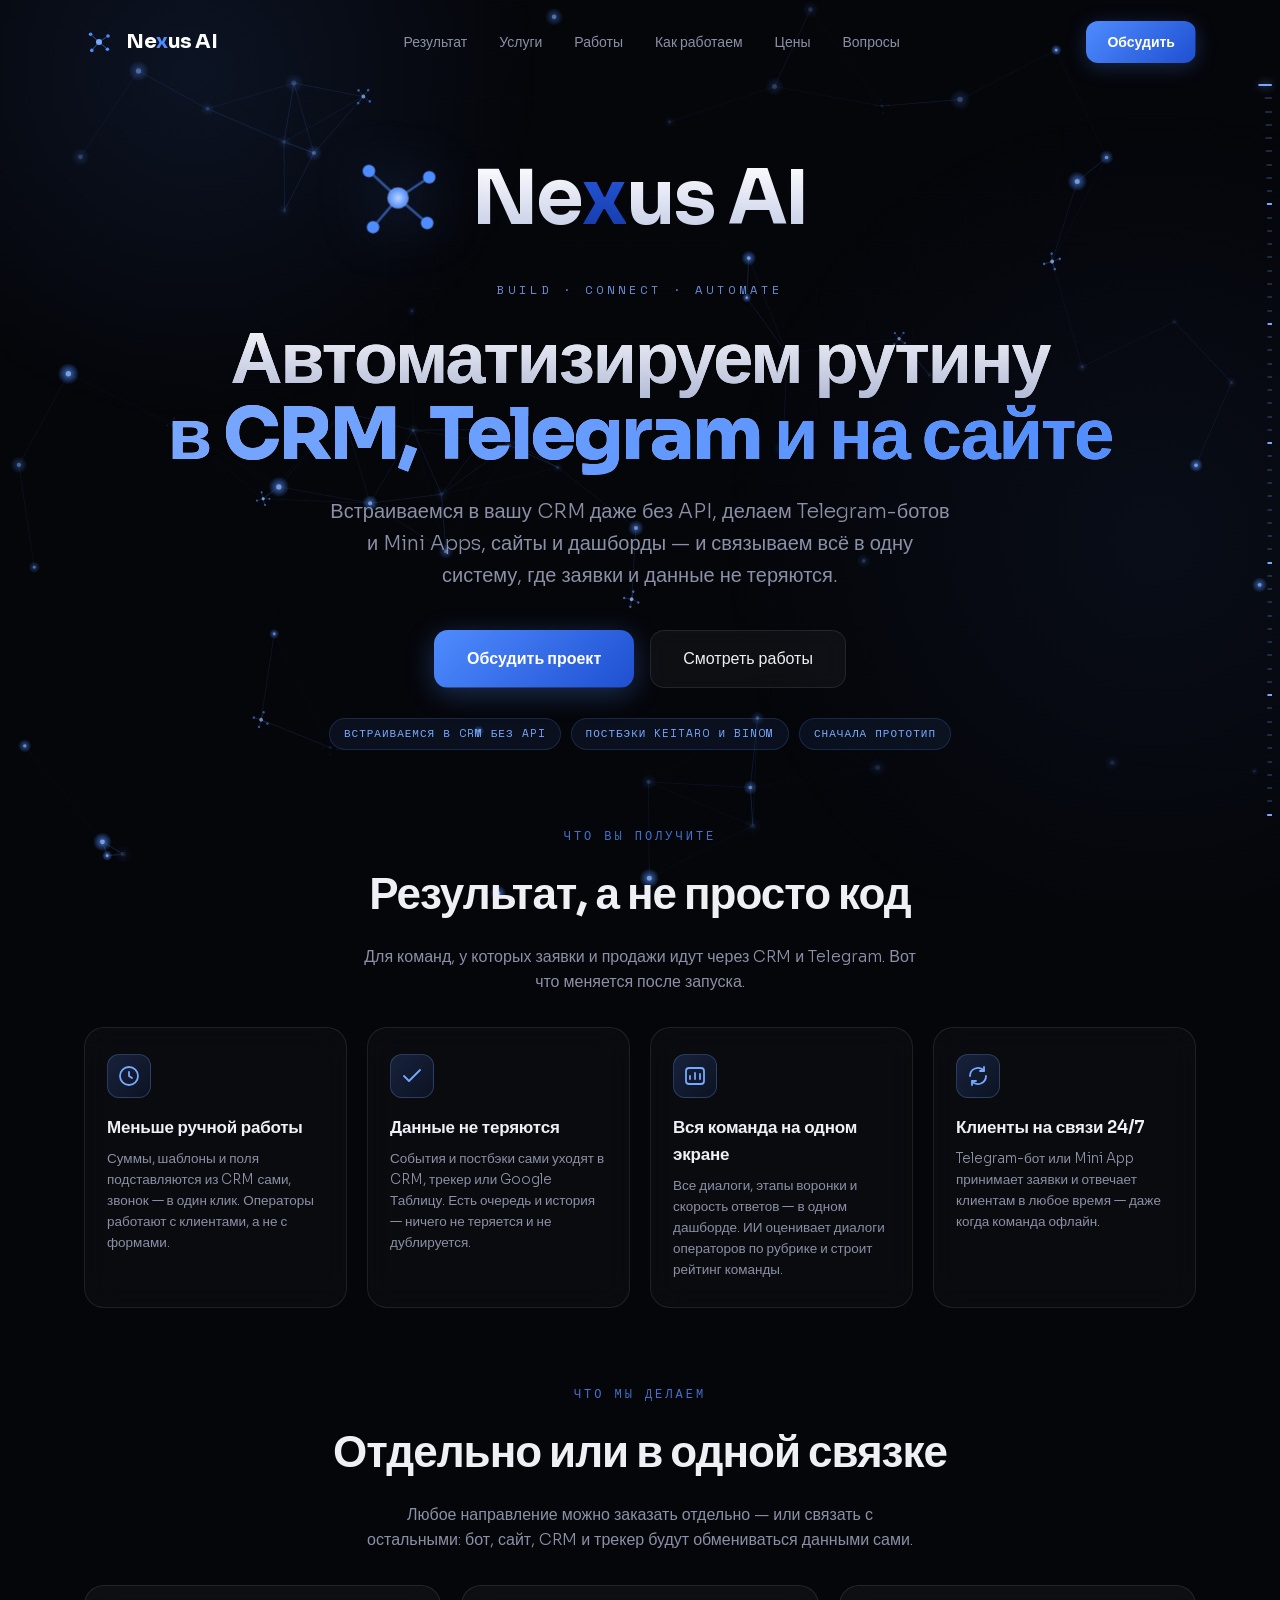
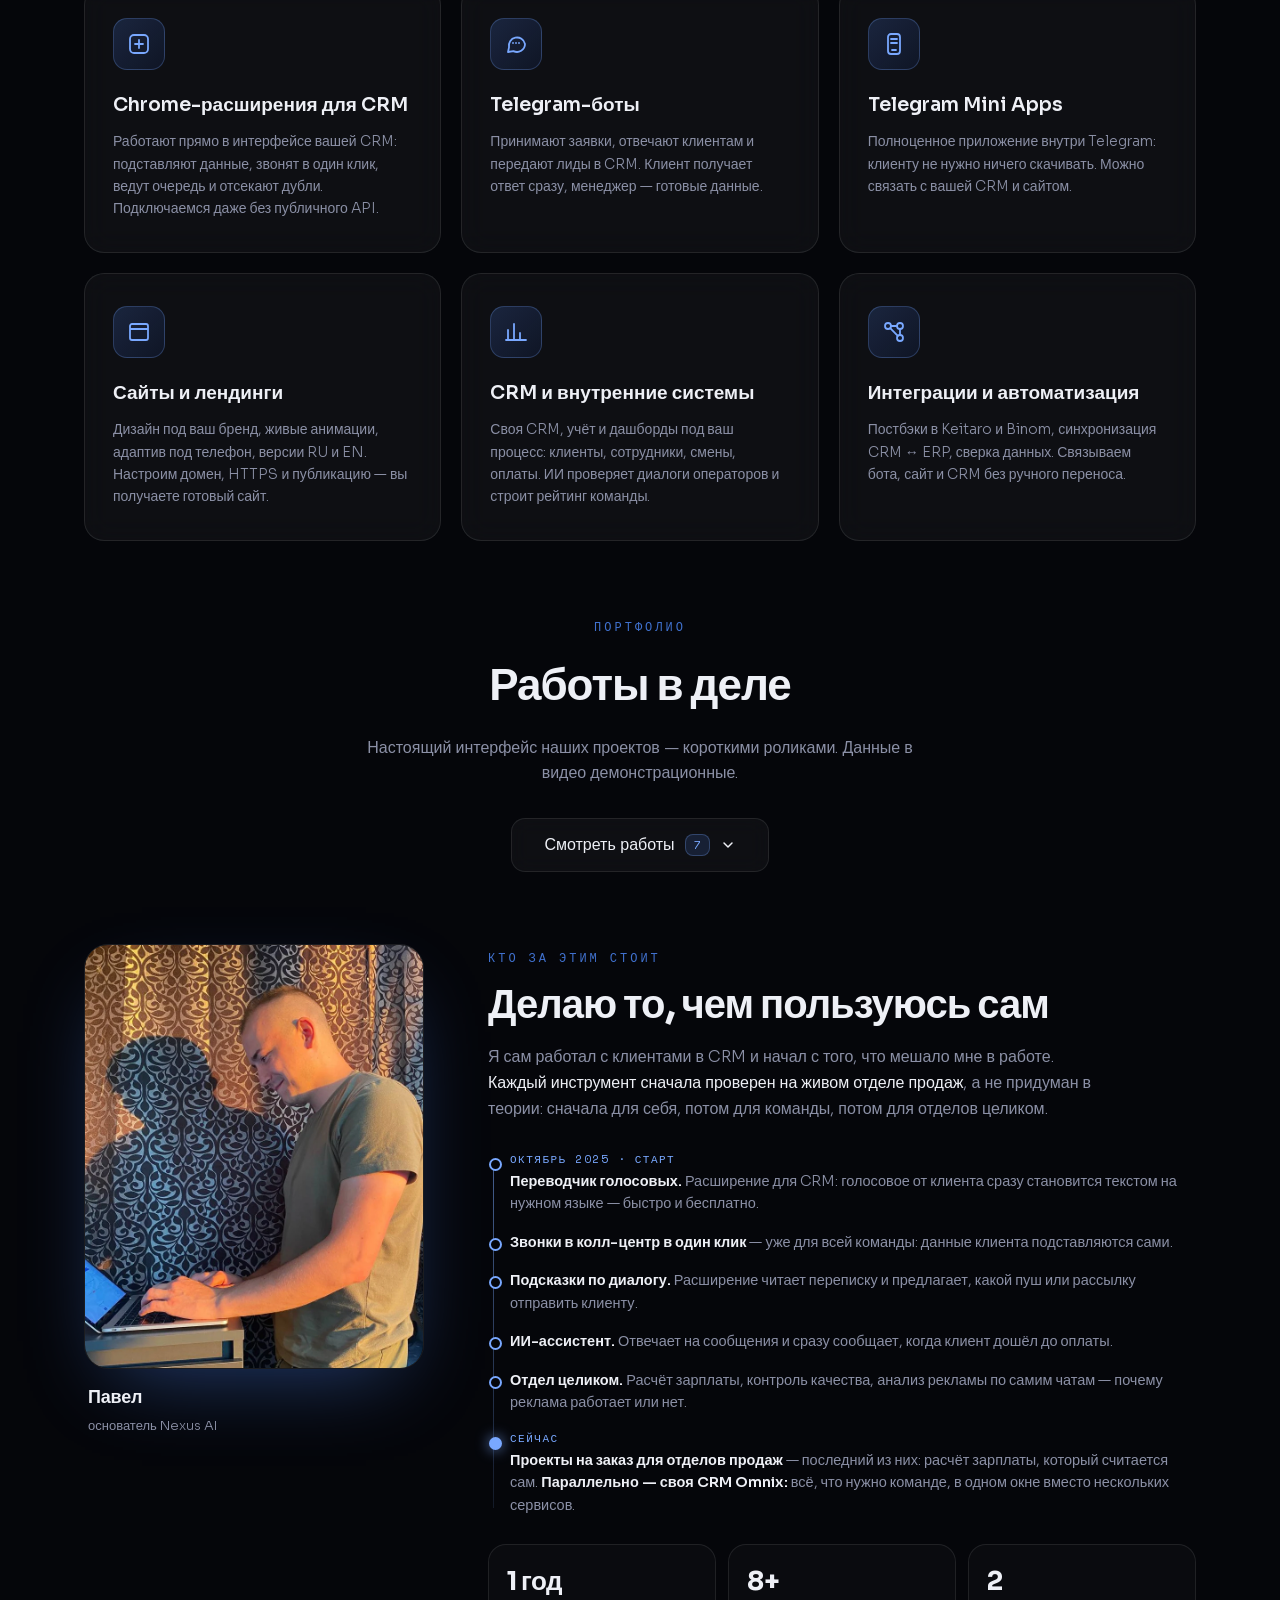
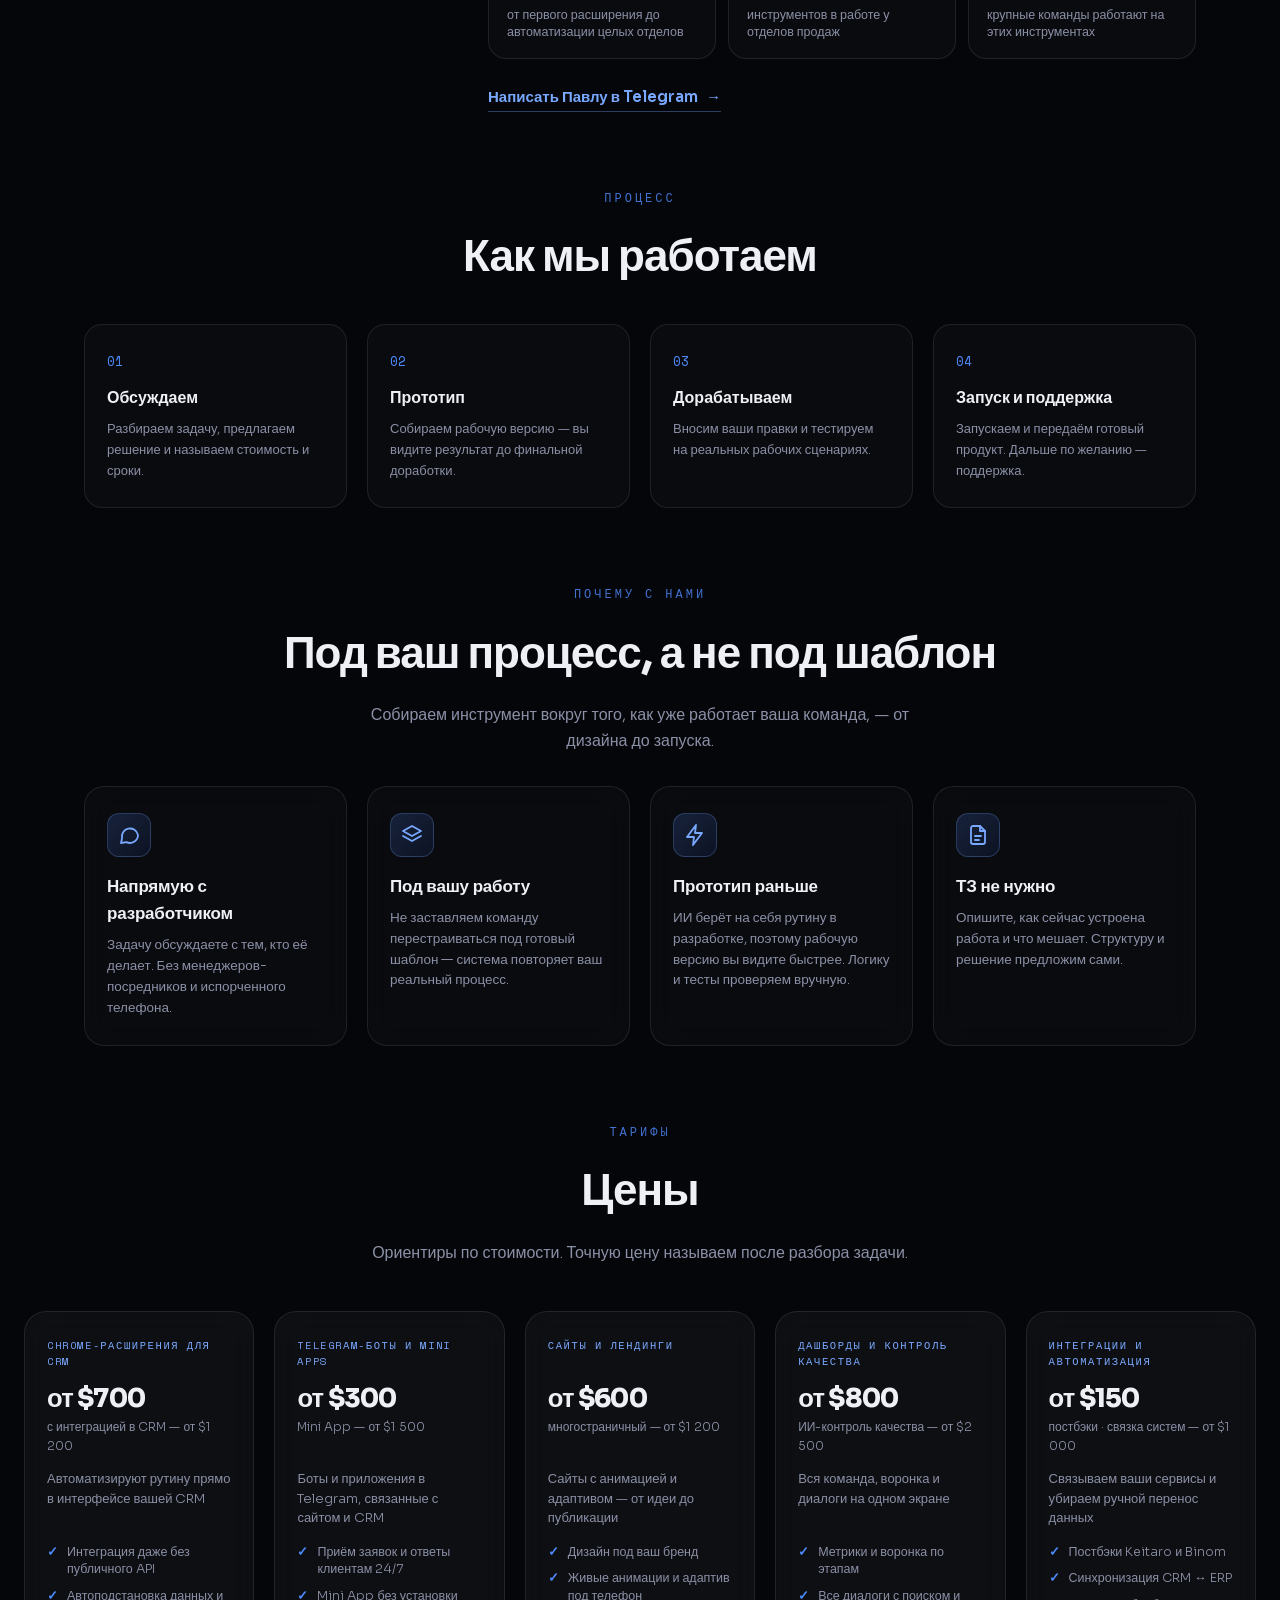
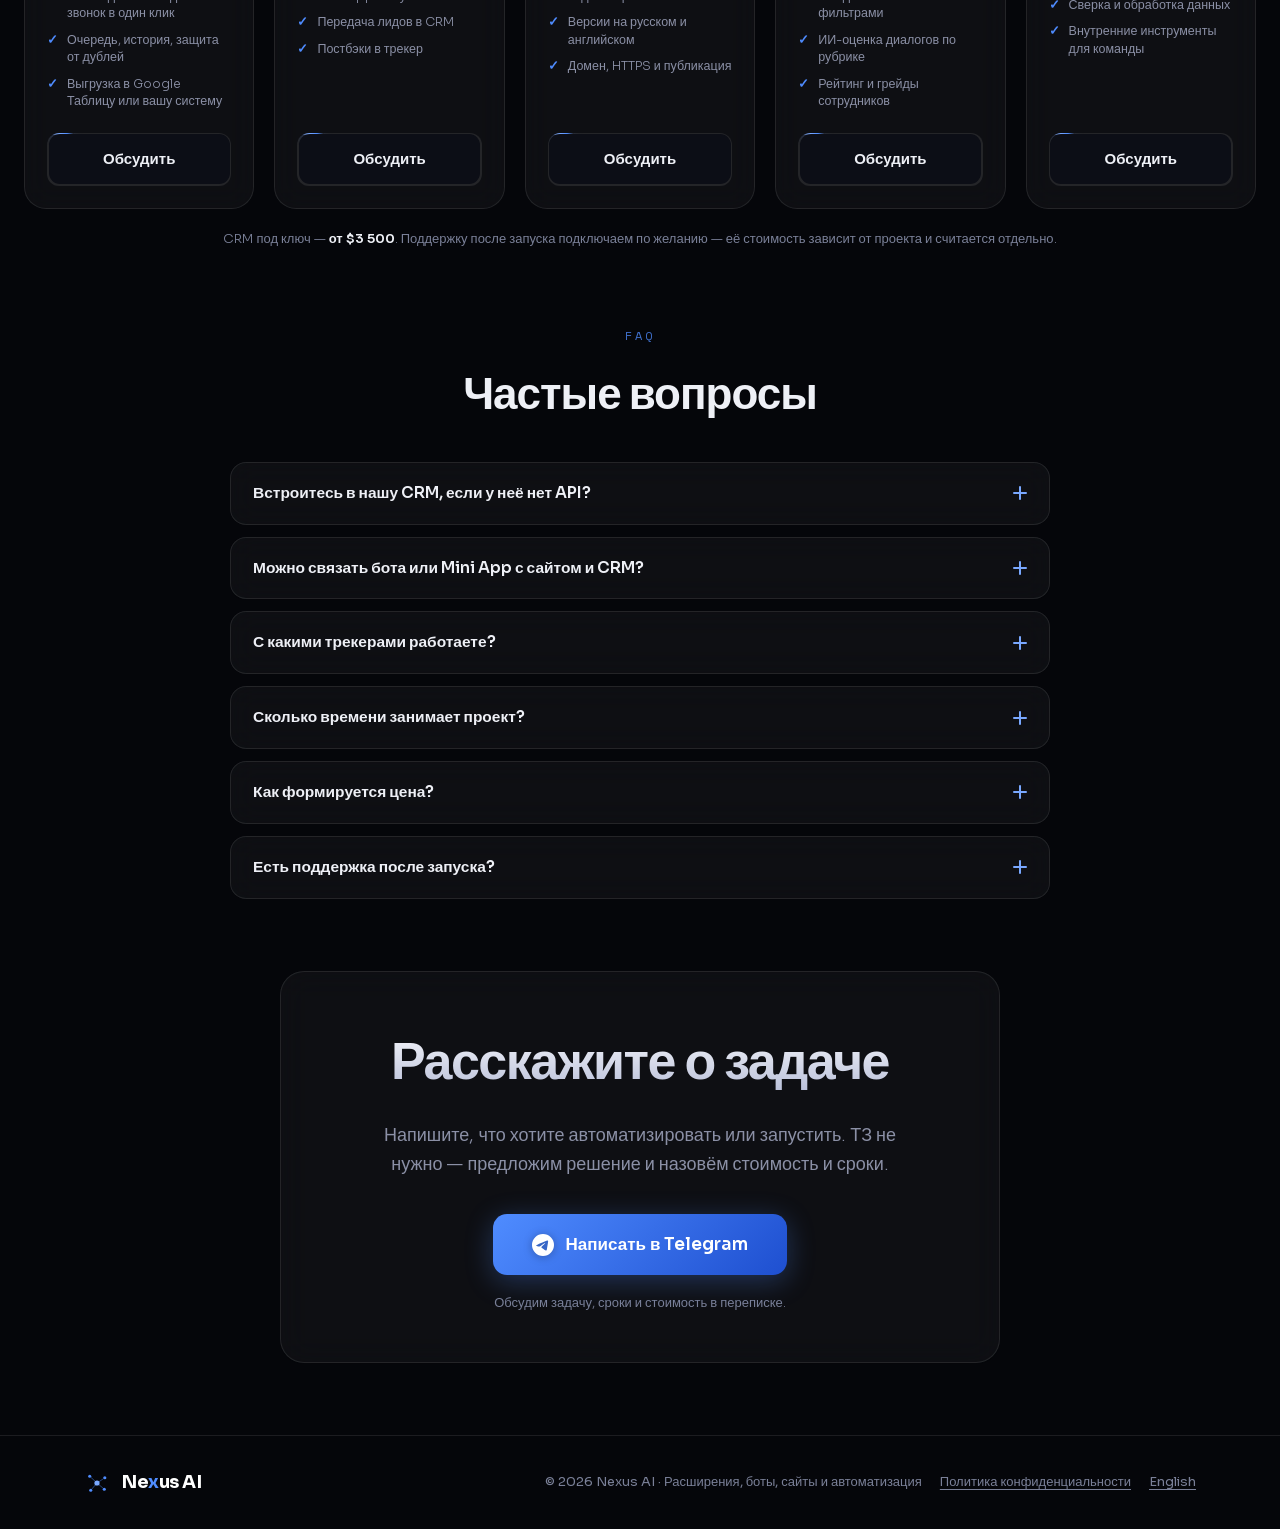
==== index.html @ c19e2ef4 "feat: работа 07 «Сайт трейдера-наставника» — ролик с музыкой (88 с), RU и EN; без имени заказчика; п" ====
<!DOCTYPE html>
<html lang="ru">
<head>
<meta charset="UTF-8">
<meta name="viewport" content="width=device-width, initial-scale=1.0">
<title>Nexus AI — автоматизация CRM, Telegram-боты и сайты</title>
<meta name="description" content="Встраиваемся в вашу CRM без API, делаем Telegram-ботов и Mini Apps, сайты и дашборды с ИИ-контролем качества. Связываем всё в одну систему.">
<meta name="theme-color" content="#05060a">
<link rel="icon" type="image/svg+xml" href="/favicon.svg">
<meta property="og:title" content="Nexus AI — автоматизация CRM, Telegram-боты и сайты">
<meta property="og:description" content="Встраиваемся в вашу CRM без API, делаем Telegram-ботов и Mini Apps, сайты и дашборды с ИИ-контролем качества. Связываем всё в одну систему.">
<meta property="og:type" content="website">
<meta property="og:image" content="https://nexusnova.app/og-image.png">
<meta property="og:image:secure_url" content="https://nexusnova.app/og-image.png">
<meta property="og:image:type" content="image/png">
<meta property="og:image:width" content="1200">
<meta property="og:image:height" content="630">
<meta property="og:image:alt" content="Nexus AI — Build · Connect · Automate">
<meta property="og:url" content="https://nexusnova.app">
<meta name="twitter:card" content="summary_large_image">
<meta name="twitter:title" content="Nexus AI — автоматизация CRM, Telegram-боты и сайты">
<meta name="twitter:description" content="Встраиваемся в вашу CRM без API, делаем Telegram-ботов и Mini Apps, сайты и дашборды с ИИ-контролем качества. Связываем всё в одну систему.">
<meta name="twitter:image" content="https://nexusnova.app/og-image.png">
<link rel="canonical" href="https://nexusnova.app/">
<link rel="alternate" hreflang="ru" href="https://nexusnova.app/">
<link rel="alternate" hreflang="en" href="https://nexusnova.app/en/">
<link rel="alternate" hreflang="x-default" href="https://nexusnova.app/en/">
<link rel="preload" href="/assets/fonts/sora-latin-0036cf.woff2" as="font" type="font/woff2" crossorigin>
<link rel="stylesheet" href="/assets/fonts/fonts.css">
<style>
  *{margin:0;padding:0;box-sizing:border-box}
  html{scroll-behavior:smooth; scroll-padding-top:84px; overflow-anchor:none}

  :root{
    --bg:#05060a; --bg2:#0a0a12;
    --glass:rgba(255,255,255,0.04);
    --glass-2:rgba(255,255,255,0.025);
    --border:rgba(255,255,255,0.09);
    --border-hover:rgba(121,168,255,0.35);
    --accent:#4f8cff; --accent-bright:#79a8ff; --accent-deep:#1e4fd0; --accent2:#79a8ff;
    --sec:72px;   /* расстояние между ВСЕМИ блоками страницы — один размер */
    --gap:20px;   /* зазор внутри блоков: сетки карточек и подблоки */
    --head:32px;  /* заголовок секции -> содержимое */
    --txt:#eef0f6; --muted:#8b90a6; --muted-2:#7a8098;
  }

  @media(max-width:720px){ :root{--sec:52px; --gap:16px; --head:24px;} }
  body{
    background:var(--bg); color:var(--txt);
    font-family:'Sora',sans-serif; line-height:1.6;
    overflow-x:hidden; position:relative;
  }

  /* живая сеть узлов на фоне */
  #net-bg{position:fixed; inset:0; z-index:0; pointer-events:none; opacity:0.85;}

  /* фоновое свечение + сетка на весь сайт */
  .bg-fx{position:fixed; inset:0; z-index:0; pointer-events:none;}
  .bg-fx::before{
    content:''; position:absolute; inset:0;
    background:
      radial-gradient(700px circle at 15% 8%, rgba(79,140,255,0.10), transparent 50%),
      radial-gradient(800px circle at 90% 60%, rgba(79,140,255,0.06), transparent 55%);
  }
  .bg-fx::after{
    content:''; position:absolute; inset:0; opacity:.5;
    background-image:
      linear-gradient(rgba(255,255,255,0.015) 1px,transparent 1px),
      linear-gradient(90deg,rgba(255,255,255,0.015) 1px,transparent 1px);
    background-size:48px 48px;
    mask-image:radial-gradient(circle at 50% 30%,#000,transparent 80%);
    -webkit-mask-image:radial-gradient(circle at 50% 30%,#000,transparent 80%);
  }

  .container{max-width:1160px; margin:0 auto; padding:0 24px; position:relative; z-index:1;}

  /* ---------- NAV ---------- */
  /* вверху страницы шапка полностью прозрачная; при прокрутке под ней плавно проявляется
     стеклянная «плашка» с прозрачной обводкой. Проявляется только подложка (::before) —
     логотип, меню и кнопка не сдвигаются ни на пиксель */
  nav{position:sticky; top:0; z-index:50; padding-top:10px;}
  .nav-in{display:flex; align-items:center; justify-content:space-between; height:64px;}
  .nav-in::before{
    content:''; position:absolute; inset:0 -2px; z-index:-1; border-radius:18px; pointer-events:none;
    background:rgba(9,11,19,0.62); border:1px solid rgba(255,255,255,0.09);
    backdrop-filter:blur(18px) saturate(1.3); -webkit-backdrop-filter:blur(18px) saturate(1.3);
    box-shadow:0 12px 36px rgba(0,0,0,0.38), inset 0 1px 0 rgba(255,255,255,0.05);
    opacity:0; transform:translateY(-6px) scale(.985);
    transition:opacity .4s cubic-bezier(.2,.8,.2,1), transform .4s cubic-bezier(.2,.8,.2,1);
  }
  nav.scrolled .nav-in::before{opacity:1; transform:none;}
  .brand{display:flex; align-items:center; gap:12px; font-weight:700; font-size:20px; letter-spacing:-.5px;}
  .brand .w{color:#fff} .brand .x{color:var(--accent)}
  .nav-links{display:flex; gap:32px; align-items:center;}
  .nav-links a{color:var(--muted); text-decoration:none; font-size:14px; transition:color .2s;}
  .nav-links a:hover{color:var(--txt)}
  /* ---------- кнопки: вариант A «Подсветка» ---------- */
  .nav-cta,.btn-primary,.btn-ghost{
    position:relative; display:inline-block; text-decoration:none; cursor:pointer;
    -webkit-tap-highlight-color:transparent; user-select:none; -webkit-user-select:none;
  }
  .nav-cta{
    color:#fff; padding:9px 20px; border-radius:12px; font-size:14px; font-weight:600;
    border:1px solid transparent;
    background-image:linear-gradient(135deg,#8fb6ff 0%,var(--accent) 50%,var(--accent-deep) 100%);
    background-size:200% 200%; background-position:100% 100%;
    background-origin:border-box;   /* градиент под прозрачной рамкой — без кромки */
    box-shadow:0 4px 20px rgba(79,140,255,.25);
    transition:transform .18s cubic-bezier(.2,.8,.2,1), box-shadow .2s cubic-bezier(.2,.8,.2,1), background-position .22s cubic-bezier(.2,.8,.2,1);
  }
  .btn-primary{
    color:#fff; padding:15px 32px; border-radius:14px; font-size:16px; font-weight:600;
    border:1px solid transparent;
    background-image:linear-gradient(135deg,#8fb6ff 0%,var(--accent) 50%,var(--accent-deep) 100%);
    background-size:200% 200%; background-position:100% 100%;
    background-origin:border-box;
    box-shadow:0 6px 28px rgba(79,140,255,.3);
    transition:transform .18s cubic-bezier(.2,.8,.2,1), box-shadow .2s cubic-bezier(.2,.8,.2,1), background-position .22s cubic-bezier(.2,.8,.2,1);
  }
  .btn-ghost{
    color:var(--txt); padding:15px 32px; border-radius:14px; font-size:16px; font-weight:500;
    background-color:var(--glass); border:1px solid var(--border); background-origin:border-box;
    backdrop-filter:blur(10px); -webkit-backdrop-filter:blur(10px);
    transition:transform .18s cubic-bezier(.2,.8,.2,1), background-color .2s cubic-bezier(.2,.8,.2,1), border-color .2s cubic-bezier(.2,.8,.2,1), box-shadow .2s cubic-bezier(.2,.8,.2,1), color .2s cubic-bezier(.2,.8,.2,1);
  }
  @media (hover:hover) and (pointer:fine){
    .nav-cta:hover{
      transform:translateY(-1px); background-position:50% 50%;
      box-shadow:0 6px 26px rgba(79,140,255,.45), 0 0 0 1px rgba(121,168,255,.35);
    }
    .btn-primary:hover{
      transform:translateY(-2px); background-position:50% 50%;
      box-shadow:0 12px 36px rgba(79,140,255,.5), 0 0 0 1px rgba(121,168,255,.35);
    }
    .btn-ghost:hover{
      transform:translateY(-2px); color:#fff;
      background-color:rgba(79,140,255,.12); border-color:rgba(121,168,255,.5);
      box-shadow:0 8px 28px rgba(79,140,255,.22);
    }
  }
  .nav-cta:active,.btn-primary:active{transform:scale(.97); box-shadow:0 3px 14px rgba(79,140,255,.35);}
  .btn-ghost:active{transform:scale(.97); background-color:rgba(79,140,255,.16); border-color:rgba(121,168,255,.5);}
  .nav-cta:focus-visible,.btn-primary:focus-visible,.btn-ghost:focus-visible{
    outline:2px solid var(--accent-bright); outline-offset:3px;
  }
  @media (prefers-reduced-motion:reduce){
    .nav-cta,.btn-primary,.btn-ghost{transform:none !important;}
  }
  @media(max-width:720px){ .nav-links{display:none} }
  .nav-cta{white-space:nowrap;}
  @media(max-width:520px){
    nav{padding-top:8px}
    .nav-in{height:56px}
    .nav-in::before{inset:0 10px; border-radius:16px}
    .brand{font-size:17px; gap:8px}
    nav .brand svg{width:24px; height:24px}
    .nav-right{gap:8px}
    .nav-cta{padding:8px 13px; font-size:13px}
  }

  /* ---------- HERO ---------- */
  .hero{padding:var(--sec) 0; text-align:center;}
  /* телефон: главная кнопка должна быть видна без прокрутки */
  @media(max-width:520px){
    .hero .kicker{margin-bottom:16px; letter-spacing:3px; font-size:11px}
    .hero h1{margin-bottom:16px; font-size:34px; letter-spacing:-1.2px}
    .hero p{margin-bottom:26px; font-size:15.5px}
    .hero-btns{gap:12px}
    .hero-btns > a{width:100%; max-width:340px; text-align:center}
  }
  .hero .mark{filter:drop-shadow(0 0 28px rgba(79,140,255,0.45));}
  /* знак + название в одну строку */
  .hero-logo{
    display:flex; align-items:center; justify-content:center; gap:22px;
    margin-bottom:30px;
    /* центрируем САМО название: сдвигаем группу влево на половину (знак+gap),
       знак уезжает левее, "Nexus AI" встаёт по центру страницы */
    transform:translateX(-63px);
  }
  .hero-name{
    font-size:clamp(44px,8vw,76px); font-weight:700; letter-spacing:-2px; line-height:1;
    display:inline-flex;
  }
  .hero-name .w{
    background:linear-gradient(180deg,#fff,#c3cbe6);
    -webkit-background-clip:text; background-clip:text; -webkit-text-fill-color:transparent;
  }
  .hero-name .x{
    background:linear-gradient(180deg,#2a5ae0,#133aa8);
    -webkit-background-clip:text; background-clip:text; -webkit-text-fill-color:transparent;
  }
  @media(max-width:520px){
    /* знак 64px + gap 12px -> сдвиг на половину = 38px, знак больше не уезжает за край экрана */
    .hero-logo{gap:12px; transform:translateX(-38px); margin-bottom:22px}
    .hero .mark{width:64px; height:64px}
  }
  .kicker{
    font-family:'Space Mono',monospace; font-size:12px; letter-spacing:4px;
    text-transform:uppercase; color:var(--accent-bright); opacity:.85; margin-bottom:22px;
  }
  .hero h1{
    font-size:clamp(38px,6.5vw,72px); font-weight:800; letter-spacing:-2px; line-height:1.05;
    background:linear-gradient(180deg,#fff,#aeb6d4);
    -webkit-background-clip:text; background-clip:text; -webkit-text-fill-color:transparent;
    margin-bottom:24px;
  }
  .hero h1 .accent{
    background:linear-gradient(135deg,var(--accent-bright),var(--accent));
    -webkit-background-clip:text; background-clip:text; -webkit-text-fill-color:transparent;
  }
  /* первая строка заголовка — свой белый градиент (раньше был голым текстом h1) */
  .hero h1 .t1{
    background:linear-gradient(180deg,#fff,#aeb6d4);
    -webkit-background-clip:text; background-clip:text; -webkit-text-fill-color:transparent;
  }
  .hero p{font-size:clamp(16px,2.2vw,20px); color:var(--muted); max-width:620px; margin:0 auto 38px; font-weight:300;}
  .hero-btns{display:flex; gap:16px; justify-content:center; flex-wrap:wrap;}
  .hero-chips{list-style:none; display:flex; gap:10px; justify-content:center; flex-wrap:wrap; margin-top:30px;}
  .hero-chips li{font-family:'Space Mono',monospace; font-size:11px; letter-spacing:1px; text-transform:uppercase; color:var(--accent-bright);
    background:rgba(79,140,255,0.08); border:1px solid rgba(79,140,255,0.2); padding:6px 14px; border-radius:20px;}

  /* анимация знака */
  .ring{transform-origin:50px 50px; animation:rot 20s linear infinite; animation-fill-mode:both}
  @keyframes rot{to{transform:rotate(360deg)}}
  .spoke{transform-origin:50px 50px; animation-fill-mode:both}
  .s1{animation:breathe 3.6s ease-in-out infinite -1.0s}
  .s2{animation:breathe 3.6s ease-in-out infinite -1.6s}
  .s3{animation:breathe 3.6s ease-in-out infinite -2.2s}
  .s4{animation:breathe 3.6s ease-in-out infinite -2.8s}
  @keyframes breathe{0%,100%{transform:scale(.78)}50%{transform:scale(1.1)}}
  .core{transform-origin:50px 50px; animation:corePulse 3.6s ease-in-out infinite -1.0s; animation-fill-mode:both}
  @keyframes corePulse{0%,100%{transform:scale(1)}50%{transform:scale(1.12)}}

  /* ---------- общие заголовки секций ---------- */
  /* каждый блок отдаёт вниз ровно --sec: зазор между любыми двумя блоками одинаковый */
  .section{padding:0 0 var(--sec);}
  .sec-head{text-align:center; margin-bottom:var(--head);}
  @media(max-width:720px){
  }
  .sec-head .tag{font-family:'Space Mono',monospace; font-size:12px; letter-spacing:3px; text-transform:uppercase; color:var(--accent); opacity:.8;}
  .sec-head h2{font-size:clamp(28px,4.5vw,44px); font-weight:700; letter-spacing:-1px; margin-top:12px;}
  .sec-head p{color:var(--muted); margin-top:14px; font-weight:300; max-width:560px; margin-left:auto; margin-right:auto;}

  /* ---------- УСЛУГИ ---------- */
  .services{display:grid; grid-template-columns:repeat(3,1fr); gap:var(--gap);}
  @media(max-width:980px){ .services{grid-template-columns:repeat(2,1fr)} }
  @media(max-width:600px){ .services{grid-template-columns:1fr} }
  @media(max-width:600px){ .service{padding:24px 22px} .service .ic{margin-bottom:14px} }
  .service{
    background:var(--glass); border:1px solid var(--border); border-radius:20px; padding:32px 28px;
    backdrop-filter:blur(14px); transition:transform .3s, border-color .3s;
  }
  .service:hover{transform:translateY(-6px); border-color:var(--border-hover)}
  .service .ic{
    width:52px; height:52px; border-radius:14px; display:flex; align-items:center; justify-content:center;
    background:linear-gradient(135deg,rgba(79,140,255,.18),rgba(30,79,208,.1));
    border:1px solid rgba(121,168,255,.25); margin-bottom:20px;
  }
  .service h3{font-size:19px; font-weight:600; margin-bottom:10px;}
  .service p{color:var(--muted); font-size:14px; font-weight:300;}

  /* ---------- РЕЗУЛЬТАТ ---------- */
  .results{display:grid; grid-template-columns:repeat(4,1fr); gap:var(--gap);}
  @media(max-width:1100px){ .results{grid-template-columns:repeat(2,1fr)} }
  @media(max-width:520px){ .results{grid-template-columns:1fr} }
  .result{background:var(--glass-2); border:1px solid var(--border); border-radius:20px; padding:26px 22px; backdrop-filter:blur(14px);}
  .result .ic{width:44px; height:44px; border-radius:12px; display:flex; align-items:center; justify-content:center; margin-bottom:16px;
    background:linear-gradient(135deg,rgba(79,140,255,.18),rgba(30,79,208,.1)); border:1px solid rgba(121,168,255,.25);}
  .result h3{font-size:17px; font-weight:600; margin-bottom:8px; letter-spacing:-.2px;}
  .result p{color:var(--muted); font-size:13.5px; font-weight:300; line-height:1.55;}

  /* ---------- ПОРТФОЛИО: строка-кнопка ---------- */
  /* «Работы в деле» — раскрывающийся список: кнопка под заголовком, карточки выезжают плавно
     (grid-template-rows 0fr -> 1fr), а когда их пролистали и они ушли с экрана — сворачиваются сами */
  .works-bar{text-align:center;}
  .works-toggle{display:inline-flex; align-items:center; gap:10px;}
  .works-cnt{font-family:'Space Mono',monospace; font-size:12px; line-height:1; padding:4px 8px; border-radius:8px;
    color:var(--accent2); background:rgba(79,140,255,0.14); border:1px solid rgba(121,168,255,0.28);}
  .works-chev{transition:transform .35s cubic-bezier(.2,.8,.2,1);}
  .works-toggle[aria-expanded="true"] .works-chev{transform:rotate(180deg);}
  .works{display:grid; grid-template-rows:0fr; transition:grid-template-rows .6s cubic-bezier(.2,.8,.2,1);}
  .works.open{grid-template-rows:1fr;}
  .works-in{min-height:0; overflow:hidden; margin:0 -24px; padding:0 24px;}
  .works-in > .work:first-child{margin-top:var(--head);}
  .works-in > .work:last-child{margin-bottom:0;}
  .works .work{opacity:0; transform:translateY(16px); transition:opacity .35s ease, transform .45s cubic-bezier(.2,.8,.2,1);}
  .works.open .work{opacity:1; transform:none; transition-delay:.12s;}
  .works.open .work + .work{transition-delay:.22s;}
  .works.instant, .works.instant *{transition:none !important;}

  /* карточка работы: видео 16:9 в стеклянной рамке + подпись */
  .work{display:grid; grid-template-columns:minmax(0,7fr) minmax(0,5fr); gap:36px; align-items:center; margin-bottom:var(--gap);
    background:var(--glass-2); border:1px solid var(--border); border-radius:24px; padding:18px 36px 18px 18px; backdrop-filter:blur(14px);}
  .work-media{position:relative; aspect-ratio:16/9; border-radius:16px; overflow:hidden; background:#05060a;
    border:1px solid rgba(121,168,255,0.28); box-shadow:0 0 0 1px rgba(79,140,255,0.08), 0 18px 50px rgba(0,0,0,0.45), 0 0 40px rgba(79,140,255,0.12);}
  .work-video{display:block; width:100%; height:100%; object-fit:cover; cursor:pointer;}
  .work-play,.work-full{position:absolute; z-index:2; display:flex; align-items:center; justify-content:center; cursor:pointer; color:#fff;
    background:rgba(5,6,10,0.5); border:1px solid rgba(255,255,255,0.18); backdrop-filter:blur(10px); -webkit-backdrop-filter:blur(10px);
    transition:opacity .25s cubic-bezier(.2,.8,.2,1), transform .25s cubic-bezier(.2,.8,.2,1), background .2s, border-color .2s;}
  .work-play{left:50%; top:50%; width:76px; height:76px; border-radius:50%; transform:translate(-50%,-50%);}
  .work-play svg{width:34px; height:34px; margin-left:1px;}   /* центр тяжести треугольника в иконке уже по центру — сдвиг только оптический, 1px */
  @media (max-width:560px){ .work-play{width:60px; height:60px;} .work-play svg{width:28px; height:28px;} }
  .work-media.playing .work-play{opacity:0; transform:translate(-50%,-50%) scale(.85); pointer-events:none;}
  .work-full{right:12px; top:12px; width:36px; height:36px; border-radius:10px; opacity:.0;}
  /* кнопка звука — только у роликов с музыкой (data-sound): ролик запускается по «плей» сразу со звуком,
     кнопка выключает/включает звук; видна, пока ролик идёт, и только при наведении (на телефоне — пока идёт) */
  .work-sound{position:absolute; z-index:2; left:12px; bottom:14px; opacity:0; pointer-events:none; display:inline-flex; align-items:center; gap:8px; height:36px; padding:0 14px 0 12px; border-radius:999px; cursor:pointer;
    font:600 13px/1 'Sora',system-ui,sans-serif; color:#fff; background:rgba(8,10,18,.62); border:1px solid rgba(255,255,255,.18);
    -webkit-backdrop-filter:blur(10px); backdrop-filter:blur(10px); transition:opacity .25s ease, background-color .2s ease, border-color .2s ease, transform .16s ease-out;}
  .work-media.started:hover .work-sound,.work-media.started .work-sound:focus-visible{opacity:1; pointer-events:auto;}
  @media (hover:none){ .work-media.playing .work-sound{opacity:.9; pointer-events:auto;} }
  .work-sound:active{transform:scale(.96);}
  .work-sound:focus-visible{outline:2px solid var(--accent-bright); outline-offset:2px;}
  .work-sound .ws-on{display:none;}
  .work-sound[aria-pressed="true"]{background:rgba(79,140,255,.28); border-color:rgba(121,168,255,.6);}
  .work-sound[aria-pressed="true"] .ws-on{display:block;} .work-sound[aria-pressed="true"] .ws-off{display:none;}
  @media (hover:hover) and (pointer:fine){ .work-sound:hover{background:rgba(79,140,255,.22); border-color:rgba(121,168,255,.5);} }
  .work-media:hover .work-full,.work-full:focus-visible{opacity:1;}
  @media (hover:none){ .work-full{opacity:.85;} }
  @media (hover:hover) and (pointer:fine){
    .work-play:hover,.work-full:hover{background:rgba(79,140,255,0.55); border-color:var(--accent2);}
  }
  .work-play:focus-visible,.work-full:focus-visible{outline:2px solid var(--accent-bright); outline-offset:3px;}
  .work-progress{position:absolute; z-index:2; left:0; right:0; bottom:0; height:3px; background:rgba(255,255,255,0.08);}
  .work-progress i{display:block; height:100%; width:100%; transform-origin:0 50%; transform:scaleX(0);
    background:linear-gradient(90deg,var(--accent),var(--accent2)); box-shadow:0 0 10px rgba(79,140,255,0.7);}

  .work-kicker{display:flex; flex-wrap:wrap; align-items:center; gap:8px 12px; font-family:'Space Mono',monospace; font-size:11px; letter-spacing:1.6px; text-transform:uppercase; color:var(--accent2); margin-bottom:14px;}
  .work-num{font-size:12px; color:#fff; padding:3px 9px; border-radius:8px; border:1px solid rgba(121,168,255,0.4); background:rgba(79,140,255,0.12);}
  .work-title{font-size:clamp(30px,3.4vw,42px); font-weight:800; letter-spacing:-1.2px; line-height:1.05; margin-bottom:10px;
    background:linear-gradient(180deg,#fff,#c3cbe6); -webkit-background-clip:text; background-clip:text; -webkit-text-fill-color:transparent;}
  .work-title .accent{background:linear-gradient(135deg,var(--accent-bright),var(--accent)); -webkit-background-clip:text; background-clip:text; -webkit-text-fill-color:transparent;}
  .work-task{font-size:14px; font-weight:300; line-height:1.55; color:var(--muted); margin-bottom:10px;}
  .work-task b{font-weight:600; color:var(--accent-bright);}
  .work-lead{font-size:17px; font-weight:500; line-height:1.45; margin-bottom:18px; color:var(--txt);}
  .work-points{list-style:none; display:flex; flex-direction:column; gap:10px; margin-bottom:18px;}
  .work-points li{position:relative; padding-left:18px; color:var(--muted); font-size:14px; font-weight:300; line-height:1.5;}
  .work-points li::before{content:''; position:absolute; left:0; top:.62em; width:7px; height:7px; border-radius:50%; background:var(--accent); box-shadow:0 0 8px rgba(79,140,255,0.8);}
  .work-points b{color:var(--txt); font-weight:600;}
  .work-chips{display:flex; flex-wrap:wrap; gap:8px; margin-bottom:22px;}
  .work-chips span{font-family:'Space Mono',monospace; font-size:10.5px; letter-spacing:.6px; color:var(--accent-bright);
    background:rgba(79,140,255,0.08); border:1px solid rgba(79,140,255,0.2); padding:5px 11px; border-radius:20px;}
  /* кнопка живого демо под описанием работы */
  .work-demo{display:inline-flex; align-items:center; gap:14px; padding:12px 18px 12px 12px; margin:0 0 20px; max-width:100%;
    border-radius:16px; text-decoration:none; color:var(--txt); background:rgba(79,140,255,0.07); border:1px solid rgba(121,168,255,0.28);
    transition:transform .2s cubic-bezier(.23,1,.32,1), border-color .2s ease-out, background-color .2s ease-out, box-shadow .2s ease-out;}
  .work-demo .wd-ic{flex:none; width:40px; height:40px; border-radius:12px; display:grid; place-items:center; color:#fff;
    background:linear-gradient(135deg,#5b95ff,#2f5fe0); box-shadow:0 6px 18px rgba(79,140,255,0.35);}
  .work-demo .wd-tx{display:flex; flex-direction:column; gap:3px; min-width:0; text-align:left;}
  .work-demo .wd-tx b{font-size:15px; font-weight:600; letter-spacing:-.1px;}
  .work-demo .wd-tx small{font-size:12.5px; font-weight:300; color:var(--muted); line-height:1.35;}
  .work-demo .wd-go{flex:none; color:var(--accent-bright); font-size:16px; transition:transform .2s cubic-bezier(.23,1,.32,1);}
  .work-demo:active{transform:scale(.98);}
  .work-demo:focus-visible{outline:2px solid var(--accent-bright); outline-offset:3px;}
  @media (hover:hover) and (pointer:fine){
    .work-demo:hover{border-color:rgba(121,168,255,0.6); background:rgba(79,140,255,0.12); box-shadow:0 10px 30px rgba(79,140,255,0.18);}
    .work-demo:hover .wd-go{transform:translateX(3px);}
  }
  /* живое демо открывается поверх лендинга: затемнение, сверху только овальная кнопка закрытия, ниже окно с демо */
  html.demo-open{overflow:hidden;}
  .demo-ov{position:fixed; inset:0; z-index:200; display:flex; flex-direction:column; padding:0 12px 12px;
    background:rgba(4,5,10,0.95); opacity:0; transition:opacity .22s ease-out;}
  .demo-ov.is-in{opacity:1;}
  .demo-ov-top{flex:none; height:54px; display:flex; align-items:center; justify-content:space-between; gap:12px; padding:0 6px;}
  .demo-ov-title{font-family:'Space Mono',monospace; font-size:11px; letter-spacing:2px; text-transform:uppercase; color:var(--muted);
    white-space:nowrap; overflow:hidden; text-overflow:ellipsis; min-width:0;}
  .demo-ov-title b{font-weight:400; color:var(--accent-bright);}
  .demo-ov-title{flex:none;}
  /* подсказка демо — между названием и «Закрыть»; текст присылает сама страница демо (1306px = фрейм от 1280px: там демо прячет свою шапку) */
  .demo-ov-hint{flex:1; min-width:0; display:none; align-items:center; justify-content:center; gap:12px; font-size:13px; color:#c3c9dd; white-space:nowrap;}
  .demo-ov-hint span{overflow:hidden; text-overflow:ellipsis;}
  .demo-ov-hint i{flex:none; font-style:normal; font-family:'Space Mono',monospace; font-size:10px; letter-spacing:1.4px; text-transform:uppercase;
    color:var(--accent-bright); padding:4px 10px; border-radius:999px; background:rgba(79,140,255,0.1); border:1px solid rgba(121,168,255,0.28);}
  @media (min-width:1306px){ .demo-ov-hint.is-on{display:flex;} }
  .demo-ov-x{flex:none; display:inline-flex; align-items:center; gap:9px; height:36px; padding:0 14px 0 17px; border-radius:999px; cursor:pointer;
    font:500 13.5px 'Sora',sans-serif; color:var(--txt); background:rgba(255,255,255,0.06); border:1px solid rgba(255,255,255,0.14);
    transition:transform .16s ease-out, background-color .2s ease-out, border-color .2s ease-out;}
  .demo-ov-x:active{transform:scale(.97);}
  .demo-ov-x:focus-visible{outline:2px solid var(--accent-bright); outline-offset:3px;}
  @media (hover:hover) and (pointer:fine){ .demo-ov-x:hover{background:rgba(255,255,255,0.11); border-color:rgba(255,255,255,0.26);} }
  .demo-ov-frame{flex:1; min-height:0; border-radius:22px; overflow:hidden; background:#05060a; border:1px solid rgba(121,168,255,0.22);
    box-shadow:0 30px 90px rgba(0,0,0,0.6); transform:translateY(12px) scale(.985); transition:transform .32s cubic-bezier(.23,1,.32,1);}
  .demo-ov.is-in .demo-ov-frame{transform:none;}
  .demo-ov-frame iframe{display:block; width:100%; height:100%; border:0; background:#05060a;}
  @media (max-width:640px){ .demo-ov{padding:0 6px 6px;} .demo-ov-top{height:48px;} .demo-ov-frame{border-radius:16px;} }
  @media (prefers-reduced-motion:reduce){ .demo-ov,.demo-ov-frame{transition:none;} }
  /* ---------- основатель ---------- */
  .about{display:grid; grid-template-columns:minmax(0,340px) minmax(0,1fr); gap:clamp(28px,5vw,64px); align-items:start;}
  .about:not(:has(.about-photo)){grid-template-columns:minmax(0,760px); justify-content:center;}
  .about-photo{position:relative; margin:0;}
  .about-photo img{display:block; width:100%; height:auto; aspect-ratio:4/5; object-fit:cover; border-radius:24px; border:1px solid var(--border);
    box-shadow:0 30px 80px -30px rgba(79,140,255,0.45);}
  .about-photo figcaption{margin-top:14px; padding:0 4px;}
  .about-photo figcaption b{display:block; font-size:18px; font-weight:600; letter-spacing:-.2px;}
  .about-photo figcaption span{font-size:13px; color:var(--muted); font-weight:300;}
  .about-body .tag{font-family:'Space Mono',monospace; font-size:12px; letter-spacing:3px; text-transform:uppercase; color:var(--accent); opacity:.8;}
  .about-body h2{font-size:clamp(28px,4vw,40px); font-weight:700; letter-spacing:-1px; margin:12px 0 16px; line-height:1.15;}
  .about-lead{color:var(--muted); font-weight:300; font-size:16px; line-height:1.65; max-width:620px;}
  .about-lead b{color:var(--txt); font-weight:500;}
  .about-path{list-style:none; margin:28px 0 0; padding:0 0 0 22px; position:relative; display:grid; gap:16px;}
  .about-path::before{content:''; position:absolute; left:5px; top:8px; bottom:8px; width:1px; background:linear-gradient(180deg,rgba(121,168,255,.55),rgba(121,168,255,.12));}
  .about-path li{position:relative; font-size:14.5px; line-height:1.55; color:var(--muted); font-weight:300;}
  .about-path li::before{content:''; position:absolute; left:-21px; top:7px; width:9px; height:9px; border-radius:50%; background:var(--bg,#05060a); border:2px solid var(--accent-bright);}
  .about-path li:last-child::before{background:var(--accent-bright); box-shadow:0 0 14px rgba(121,168,255,.8);}
  .about-path li b{color:var(--txt); font-weight:600;}
  .about-path .when{display:block; font-family:'Space Mono',monospace; font-size:11px; letter-spacing:1.5px; text-transform:uppercase; color:var(--accent-bright); margin-bottom:2px;}
  .about-facts{display:grid; grid-template-columns:repeat(3,minmax(0,1fr)); gap:12px; margin-top:28px;}
  .about-fact{background:var(--glass-2); border:1px solid var(--border); border-radius:18px; padding:16px 18px;}
  .about-fact b{display:block; font-size:26px; font-weight:700; letter-spacing:-.5px;}
  .about-fact span{display:block; font-size:12.5px; color:var(--muted); font-weight:300; line-height:1.4; margin-top:4px;}
  .about-cta{margin-top:26px;}
  @media(max-width:900px){
    .about{grid-template-columns:1fr;}
    .about-photo{max-width:320px; margin:0 auto;}
  }
  @media(max-width:520px){ .about-facts{grid-template-columns:1fr;} .about-fact{display:flex; align-items:baseline; gap:12px;} .about-fact span{margin-top:0;} }
  .work-cta{display:inline-flex; align-items:center; gap:8px; color:var(--accent2); font-weight:600; font-size:15px; text-decoration:none;
    border-bottom:1px solid rgba(121,168,255,0.35); padding-bottom:2px; transition:color .2s, border-color .2s, gap .2s cubic-bezier(.2,.8,.2,1);}
  @media (hover:hover) and (pointer:fine){ .work-cta:hover{color:#fff; border-color:#fff; gap:12px;} }
  .work-cta:focus-visible{outline:2px solid var(--accent-bright); outline-offset:4px; border-radius:4px;}
  /* зеркальная карточка: подпись слева, видео справа (на телефоне видео всё равно сверху) */
  .work--rev{grid-template-columns:minmax(0,5fr) minmax(0,7fr); padding:18px 18px 18px 36px;}
  .work--rev .work-media{order:2;}
  .work-status{font-size:9.5px; letter-spacing:1.2px; color:#f2c46b; padding:2px 8px; border-radius:6px;
    border:1px solid rgba(242,196,107,0.35); background:rgba(242,196,107,0.08);}
  @media(max-width:900px){
    .work,.work--rev{grid-template-columns:1fr; gap:22px; padding:12px 12px 24px;}
    .work--rev .work-media{order:0;}
    .work-cap{padding:0 10px;}
  }


  /* ---------- ПРОЦЕСС ---------- */
  .steps{display:grid; grid-template-columns:repeat(4,1fr); gap:var(--gap);}
  @media(max-width:860px){ .steps{grid-template-columns:repeat(2,1fr)} }
  @media(max-width:480px){ .steps{grid-template-columns:1fr} }
  .step{background:var(--glass-2); border:1px solid var(--border); border-radius:18px; padding:26px 22px;}
  .step .num{font-family:'Space Mono',monospace; font-size:13px; color:var(--accent); margin-bottom:14px;}
  .step h4{font-size:16px; font-weight:600; margin-bottom:8px;}
  .step p{color:var(--muted); font-size:13px; font-weight:300;}


  /* ---------- ЦЕНЫ ---------- */
  /* 5 тарифов в одну строку: блок шире контейнера, строки карточек выровнены через subgrid
     (название / цена / описание / пункты / кнопка стоят на одной линии во всех карточках) */
  .pricing{
    display:grid; grid-template-rows:repeat(5,auto); grid-auto-flow:column; grid-auto-columns:1fr;
    column-gap:var(--gap); padding-top:14px;
    width:min(1320px, calc(100vw - 48px)); position:relative; left:50%; transform:translateX(-50%);
  }
  .price-card{
    grid-row:span 5; display:grid; grid-template-rows:subgrid; row-gap:0;
    position:relative; background:var(--glass); border:1px solid var(--border); border-radius:22px; padding:26px 22px 22px;
    backdrop-filter:blur(14px); transition:transform .3s, border-color .3s;
  }
  @media (hover:hover){ .price-card:hover{transform:translateY(-6px); border-color:var(--border-hover)} }
  .price-card .plan{font-family:'Space Mono',monospace; font-size:10.5px; letter-spacing:1.6px; text-transform:uppercase; color:var(--accent2); margin-bottom:14px; line-height:1.5;}
  .price-card .price-top{margin-bottom:14px;}
  .price-card .amount{font-size:clamp(22px,2vw,27px); font-weight:800; letter-spacing:-.8px; line-height:1.15; white-space:nowrap;}
  .price-card .price-sub{color:var(--muted); font-size:12px; font-weight:300; margin-top:4px;}
  .price-card .desc{color:var(--muted); font-size:13px; font-weight:300; line-height:1.5; margin-bottom:16px;}
  .price-card ul{list-style:none; margin-bottom:22px; display:flex; flex-direction:column; gap:9px;}
  /* уже 1180px пять колонок не влезают — та же строка листается свайпом, соседняя карточка выглядывает */
  @media(max-width:1180px){
    .pricing{left:auto; transform:none; width:auto; margin:0 -24px; padding:14px 24px 8px;
      grid-auto-columns:minmax(250px, 30%); overflow-x:auto; scroll-snap-type:x mandatory; scroll-padding:0 24px;
      scrollbar-width:none; -webkit-overflow-scrolling:touch;}
    .pricing::-webkit-scrollbar{display:none}
    .price-card{scroll-snap-align:start;}
  }
  @media(max-width:720px){ .pricing{grid-auto-columns:80%;} }
  .price-card li{color:var(--muted); font-size:12.5px; font-weight:300; line-height:1.4; display:flex; gap:9px; align-items:flex-start;}
  .price-card li::before{content:'✓'; color:var(--accent); font-weight:600; flex-shrink:0;}
  /* кнопки «Обсудить» — постоянный бегущий луч по контуру */
  .price-glow{position:relative; border-radius:12px; padding:1.5px; background:var(--border); overflow:hidden; display:block; cursor:pointer; border:none; width:100%; text-decoration:none;}
  .price-glow::before{
    content:''; position:absolute;
    width:26px; height:3px; border-radius:2px;
    background:linear-gradient(90deg, transparent, var(--accent2) 45%, var(--accent) 75%, transparent);
    box-shadow:0 0 8px rgba(79,140,255,0.55);
    offset-path:inset(1px round 12px);
    animation:priceGlowMove 3s linear infinite;
  }
  /* если браузер не умеет offset-path — луч просто не показываем */
  @supports not (offset-path:inset(1px round 12px)){ .price-glow::before{display:none} }
  .price-glow .pg-inner{
    position:relative; z-index:1; display:block; background:#0c0e16; color:var(--txt);
    padding:13px 24px; border-radius:11px; text-align:center; font-weight:600; font-size:15px;
    transition:background .3s;
  }
  .price-glow:hover .pg-inner{background:#11141d;}
  @keyframes priceGlowMove{from{offset-distance:0%} to{offset-distance:100%}}
  /* выделенный средний тариф */
  .price-card.featured{
    position:relative; border-color:var(--accent2);
    box-shadow:0 0 0 2px rgba(121,168,255,0.28), 0 0 28px rgba(79,140,255,0.22);
  }
  .price-card.featured .pop{
    position:absolute; top:-11px; left:50%; transform:translateX(-50%); white-space:nowrap;
    font-family:'Space Mono',monospace; font-size:10px; letter-spacing:1.5px; text-transform:uppercase;
    color:#fff; background:linear-gradient(135deg,var(--accent),var(--accent-deep)); border:1px solid rgba(121,168,255,0.5);
    padding:3px 12px; border-radius:20px; box-shadow:0 4px 14px rgba(79,140,255,0.35);
  }
  .price-note b{color:var(--txt); font-weight:600;}
  .price-note{text-align:center; color:var(--muted-2); font-size:13px; font-weight:300; margin-top:var(--gap);}

  /* ---------- FAQ ---------- */
  .faq{max-width:820px; margin:0 auto; display:flex; flex-direction:column; gap:12px;}
  .faq-item{background:var(--glass); border:1px solid var(--border); border-radius:16px; backdrop-filter:blur(14px); transition:border-color .2s;}
  .faq-item[open]{border-color:var(--border-hover);}
  .faq-item summary{list-style:none; cursor:pointer; display:flex; align-items:center; justify-content:space-between; gap:16px;
    padding:18px 22px; font-weight:600; font-size:15.5px;}
  .faq-item summary::-webkit-details-marker{display:none;}
  .faq-item summary:focus-visible{outline:2px solid var(--accent2); outline-offset:2px; border-radius:16px;}
  .faq-ic{position:relative; width:14px; height:14px; flex-shrink:0;}
  .faq-ic::before,.faq-ic::after{content:''; position:absolute; left:0; top:6px; width:14px; height:2px; border-radius:1px; background:var(--accent2); transition:transform .2s cubic-bezier(.2,.8,.2,1);}
  .faq-ic::after{transform:rotate(90deg);}
  .faq-item[open] .faq-ic::after{transform:rotate(0);}
  .faq-item p{color:var(--muted); font-size:14px; font-weight:300; line-height:1.6; padding:0 22px 18px; margin-top:-4px;}

  /* ---------- CONTACT ---------- */
  .contact{text-align:center; padding:0 0 var(--sec);}
  .contact h2{font-size:clamp(30px,5vw,52px); font-weight:800; letter-spacing:-1.5px; margin-bottom:18px;
    background:linear-gradient(180deg,#fff,#aeb6d4); -webkit-background-clip:text; background-clip:text; -webkit-text-fill-color:transparent;}
  .contact p{color:var(--muted); margin-bottom:36px; font-weight:300; font-size:18px;}
  .contact-card{
    background:var(--glass); border:1px solid var(--border); border-radius:24px; padding:48px 40px;
    max-width:720px; margin:0 auto; backdrop-filter:blur(16px);
  }
  .contact-card > p:not(.tg-note){max-width:540px; margin-left:auto; margin-right:auto;}
  /* кнопка Telegram с иконкой-самолётиком */
  .tg-btn{display:inline-flex; align-items:center; justify-content:center; gap:12px; font-size:17px; padding:16px 38px;}
  .tg-btn svg{flex-shrink:0; position:relative; z-index:1; filter:drop-shadow(0 1px 4px rgba(5,6,10,0.3));}
  .contact .tg-note{margin:18px 0 0; font-size:13px; color:var(--muted-2); font-weight:300;}

  /* ---------- FOOTER ---------- */
  footer{border-top:1px solid var(--border); padding:32px 0;}
  .foot-in{display:flex; align-items:center; justify-content:space-between; flex-wrap:wrap; gap:16px;}
  .foot-in .brand{font-size:18px}
  footer .muted{color:var(--muted-2); font-size:13px;}
  .foot-r{display:flex; align-items:center; gap:18px; flex-wrap:wrap;}
  .foot-link{color:var(--muted-2); font-size:13px; text-decoration:underline; text-underline-offset:3px; transition:color .2s;}
  .foot-link:hover{color:var(--txt);}

  .nav-right{display:flex; align-items:center; gap:14px;}

  /* ---------- скроллбар-эквалайзер: вместо системной полосы — колонка полосок ---------- */
  html{scrollbar-width:none;}
  html::-webkit-scrollbar{display:none;}
  .eq-scroll{
    position:fixed; z-index:55; right:0; top:84px; bottom:84px; width:26px;
    display:flex; flex-direction:column; justify-content:space-between; align-items:flex-end;
    padding-right:8px; cursor:pointer; touch-action:none; -webkit-tap-highlight-color:transparent;
  }
  .eq-scroll i{
    display:block; width:14px; height:2px; border-radius:2px; background:var(--accent2);
    transform-origin:100% 50%; transform:scaleX(.3); opacity:.22; will-change:transform;
    transition:opacity .25s;
  }
  .eq-scroll i.on{opacity:.7;}
  .eq-scroll i.head{opacity:1; box-shadow:0 0 8px rgba(121,168,255,.8);}
  @media (hover:hover){ .eq-scroll:hover i{opacity:.45} .eq-scroll:hover i.on{opacity:.9} .eq-scroll:hover i.head{opacity:1} }
  @media(max-width:720px){ .eq-scroll{top:76px; bottom:76px; width:16px; padding-right:4px;} .eq-scroll i{width:10px; height:1.5px;} }
  /* на тач-экранах колонка только показывает, а не перематывает: свайп у края не должен прыгать по странице */
  @media (hover:none){ .eq-scroll{pointer-events:none;} }

  /* ---------- кнопка «Наверх»: стекло в цвет фона, появляется после первого экрана ---------- */
  .to-top{
    position:fixed; z-index:60; right:max(20px, env(safe-area-inset-right)); bottom:max(20px, env(safe-area-inset-bottom));
    width:48px; height:48px; border-radius:50%; display:flex; align-items:center; justify-content:center; cursor:pointer;
    background:rgba(5,6,10,0.45); border:1px solid rgba(121,168,255,0.22); color:var(--accent2);
    backdrop-filter:blur(14px) saturate(1.2); -webkit-backdrop-filter:blur(14px) saturate(1.2);
    box-shadow:0 6px 24px rgba(0,0,0,0.35), inset 0 1px 0 rgba(255,255,255,0.05);
    opacity:0; transform:translateY(12px) scale(.9); pointer-events:none;
    transition:opacity .25s cubic-bezier(.2,.8,.2,1), transform .25s cubic-bezier(.2,.8,.2,1), border-color .2s, box-shadow .2s, color .2s;
    -webkit-tap-highlight-color:transparent;
  }
  .to-top.show{opacity:1; transform:none; pointer-events:auto;}
  .to-top svg{transition:transform .2s cubic-bezier(.2,.8,.2,1);}
  @media (hover:hover) and (pointer:fine){
    .to-top:hover{border-color:rgba(121,168,255,0.55); color:#fff; box-shadow:0 8px 28px rgba(79,140,255,0.3), inset 0 1px 0 rgba(255,255,255,0.06);}
    .to-top:hover svg{transform:translateY(-2px);}
  }
  .to-top.show:active{transform:scale(.94);}
  .to-top:focus-visible{outline:2px solid var(--accent-bright); outline-offset:3px;}
  @media(max-width:520px){ .to-top{width:44px; height:44px; right:max(14px, env(safe-area-inset-right)); bottom:max(14px, env(safe-area-inset-bottom));} }

  @media (prefers-reduced-motion:reduce){
    html{scroll-behavior:auto}
    *,*::before,*::after{animation:none!important; transition-duration:.01ms!important}
    .reveal{opacity:1; transform:none}
  }

  /* reveal on scroll */
  .reveal{opacity:0; transform:translateY(24px); transition:opacity .7s, transform .7s;}
  .reveal.in{opacity:1; transform:none;}
</style>
</head>
<body>
<canvas id="net-bg"></canvas>
<div class="bg-fx"></div>

<!-- NAV -->
<nav>
  <div class="container nav-in">
    <div class="brand">
      <svg width="30" height="30" viewBox="0 0 100 100" fill="none">
        <line x1="50" y1="50" x2="26.40" y2="28.08" stroke="#4f8cff" stroke-width="3" opacity=".6"/>
        <line x1="50" y1="50" x2="75.01" y2="33.33" stroke="#4f8cff" stroke-width="3" opacity=".6"/>
        <line x1="50" y1="50" x2="29.90" y2="73.44" stroke="#4f8cff" stroke-width="3" opacity=".6"/>
        <line x1="50" y1="50" x2="73.44" y2="70.10" stroke="#4f8cff" stroke-width="3" opacity=".6"/>
        <circle cx="22" cy="24" r="6" fill="#4f8cff"/><circle cx="80" cy="30" r="6" fill="#4f8cff"/>
        <circle cx="26" cy="78" r="6" fill="#4f8cff"/><circle cx="78" cy="74" r="6" fill="#4f8cff"/>
        <circle cx="50" cy="50" r="10" fill="#79a8ff"/>
      </svg>
      <span><span class="w">Ne</span><span class="x">x</span><span class="w">us&nbsp;AI</span></span>
    </div>
    <div class="nav-links">
      <a href="#results">Результат</a>
      <a href="#services">Услуги</a>
      <a href="#portfolio">Работы</a>
      <a href="#process">Как работаем</a>
      <a href="#pricing">Цены</a>
      <a href="#faq">Вопросы</a>
    </div>
    <div class="nav-right">
      <a href="https://t.me/Ppasha69" target="_blank" rel="noopener" class="nav-cta" data-track="tg_nav"><span class="t">Обсудить</span></a>
    </div>
  </div>
</nav>

<!-- HERO -->
<header class="hero">
  <div class="container">
    <div class="hero-logo">
      <svg class="mark" width="104" height="104" viewBox="0 0 100 100" fill="none">
        <defs>
          <linearGradient id="g" x1="0" y1="0" x2="100" y2="100"><stop offset="0" stop-color="#4f8cff"/><stop offset="1" stop-color="#79a8ff"/></linearGradient>
          <radialGradient id="cg" cx="50%" cy="50%" r="50%"><stop offset="0" stop-color="#bcd4ff"/><stop offset="1" stop-color="#4f8cff"/></radialGradient>
        </defs>
        <g class="ring">
          <g class="spoke s1"><line x1="50" y1="50" x2="26.40" y2="28.08" stroke="url(#g)" stroke-width="2.4" opacity=".55"/><circle cx="22" cy="24" r="6" fill="#4f8cff"/></g>
          <g class="spoke s2"><line x1="50" y1="50" x2="75.01" y2="33.33" stroke="url(#g)" stroke-width="2.4" opacity=".55"/><circle cx="80" cy="30" r="6" fill="#4f8cff"/></g>
          <g class="spoke s3"><line x1="50" y1="50" x2="29.90" y2="73.44" stroke="url(#g)" stroke-width="2.4" opacity=".55"/><circle cx="26" cy="78" r="6" fill="#4f8cff"/></g>
          <g class="spoke s4"><line x1="50" y1="50" x2="73.44" y2="70.10" stroke="url(#g)" stroke-width="2.4" opacity=".55"/><circle cx="78" cy="74" r="6" fill="#4f8cff"/></g>
        </g>
        <g class="core"><circle cx="50" cy="50" r="10" fill="url(#cg)"/><circle cx="50" cy="50" r="10" fill="none" stroke="#fff" stroke-width=".8" opacity=".3"/></g>
      </svg>
      <span class="hero-name"><span class="w">Ne</span><span class="x">x</span><span class="w">us&nbsp;AI</span></span>
    </div>
    <div class="kicker">Build · Connect · Automate</div>
    <h1><span class="t1">Автоматизируем рутину</span><br><span class="accent">в CRM, Telegram и на сайте</span></h1>
    <p>Встраиваемся в вашу CRM даже без API, делаем Telegram-ботов и Mini Apps, сайты и дашборды — и связываем всё в одну систему, где заявки и данные не теряются.</p>
    <div class="hero-btns">
      <a href="https://t.me/Ppasha69" target="_blank" rel="noopener" class="btn-primary" data-track="tg_hero"><span class="t">Обсудить проект</span></a>
      <a href="#portfolio" class="btn-ghost"><span class="t">Смотреть работы</span></a>
    </div>
    <ul class="hero-chips">
      <li>Встраиваемся в CRM без API</li><li>Постбэки Keitaro и Binom</li><li>Сначала прототип</li>
    </ul>
  </div>
</header>

<!-- РЕЗУЛЬТАТ -->
<section class="section" id="results">
  <div class="container">
    <div class="sec-head reveal">
      <span class="tag">Что вы получите</span>
      <h2>Результат, а не просто код</h2>
      <p>Для команд, у которых заявки и продажи идут через CRM и Telegram. Вот что меняется после запуска.</p>
    </div>
    <div class="results">
      <div class="result reveal">
        <div class="ic"><svg width="24" height="24" viewBox="0 0 24 24" fill="none" stroke="#79a8ff" stroke-width="1.8" stroke-linecap="round" stroke-linejoin="round"><path d="M12 8v4l3 2"/><circle cx="12" cy="12" r="9"/></svg></div>
        <h3>Меньше ручной работы</h3>
        <p>Суммы, шаблоны и поля подставляются из CRM сами, звонок — в один клик. Операторы работают с клиентами, а не с формами.</p>
      </div>
      <div class="result reveal">
        <div class="ic"><svg width="24" height="24" viewBox="0 0 24 24" fill="none" stroke="#79a8ff" stroke-width="1.8" stroke-linecap="round" stroke-linejoin="round"><path d="M20 6 9 17l-5-5"/></svg></div>
        <h3>Данные не теряются</h3>
        <p>События и постбэки сами уходят в CRM, трекер или Google Таблицу. Есть очередь и история — ничего не теряется и не дублируется.</p>
      </div>
      <div class="result reveal">
        <div class="ic"><svg width="24" height="24" viewBox="0 0 24 24" fill="none" stroke="#79a8ff" stroke-width="1.8" stroke-linecap="round" stroke-linejoin="round"><rect x="3" y="4" width="18" height="16" rx="3"/><path d="M7 15v-3M12 15V9M17 15v-5"/></svg></div>
        <h3>Вся команда на одном экране</h3>
        <p>Все диалоги, этапы воронки и скорость ответов — в одном дашборде. ИИ оценивает диалоги операторов по рубрике и строит рейтинг команды.</p>
      </div>
      <div class="result reveal">
        <div class="ic"><svg width="24" height="24" viewBox="0 0 24 24" fill="none" stroke="#79a8ff" stroke-width="1.8" stroke-linecap="round" stroke-linejoin="round"><path d="M4 12a8 8 0 0 1 14-5.3M20 12a8 8 0 0 1-14 5.3"/><path d="M18 3v4h-4M6 21v-4h4"/></svg></div>
        <h3>Клиенты на связи 24/7</h3>
        <p>Telegram-бот или Mini App принимает заявки и отвечает клиентам в любое время — даже когда команда офлайн.</p>
      </div>
    </div>
  </div>
</section>

<!-- УСЛУГИ -->
<section class="section" id="services">
  <div class="container">
    <div class="sec-head reveal">
      <span class="tag">Что мы делаем</span>
      <h2>Отдельно или в одной связке</h2>
      <p>Любое направление можно заказать отдельно — или связать с остальными: бот, сайт, CRM и трекер будут обмениваться данными сами.</p>
    </div>
    <div class="services">
      <div class="service reveal">
        <div class="ic"><svg width="24" height="24" viewBox="0 0 24 24" fill="none" stroke="#79a8ff" stroke-width="1.8" stroke-linecap="round" stroke-linejoin="round"><rect x="3" y="3" width="18" height="18" rx="4"/><path d="M8 12h8M12 8v8"/></svg></div>
        <h3>Chrome-расширения для CRM</h3>
        <p>Работают прямо в интерфейсе вашей CRM: подставляют данные, звонят в один клик, ведут очередь и отсекают дубли. Подключаемся даже без публичного API.</p>
      </div>
      <div class="service reveal">
        <div class="ic"><svg width="24" height="24" viewBox="0 0 24 24" fill="none" stroke="#79a8ff" stroke-width="1.8" stroke-linecap="round" stroke-linejoin="round"><path d="M21 12a8 8 0 0 1-11.6 7.1L4 20l1-4.6A8 8 0 1 1 21 12z"/><path d="M9 11h.01M12 11h.01M15 11h.01"/></svg></div>
        <h3>Telegram-боты</h3>
        <p>Принимают заявки, отвечают клиентам и передают лиды в CRM. Клиент получает ответ сразу, менеджер — готовые данные.</p>
      </div>
      <div class="service reveal">
        <div class="ic"><svg width="24" height="24" viewBox="0 0 24 24" fill="none" stroke="#79a8ff" stroke-width="1.8" stroke-linecap="round" stroke-linejoin="round"><rect x="6" y="2" width="12" height="20" rx="3"/><path d="M10 18h4M9 7h6M9 11h6"/></svg></div>
        <h3>Telegram Mini Apps</h3>
        <p>Полноценное приложение внутри Telegram: клиенту не нужно ничего скачивать. Можно связать с вашей CRM и сайтом.</p>
      </div>
      <div class="service reveal">
        <div class="ic"><svg width="24" height="24" viewBox="0 0 24 24" fill="none" stroke="#79a8ff" stroke-width="1.8" stroke-linecap="round" stroke-linejoin="round"><path d="M3 9h18M3 9v9a2 2 0 0 0 2 2h14a2 2 0 0 0 2-2V9M3 9V6a2 2 0 0 1 2-2h14a2 2 0 0 1 2 2v3"/></svg></div>
        <h3>Сайты и лендинги</h3>
        <p>Дизайн под ваш бренд, живые анимации, адаптив под телефон, версии RU и EN. Настроим домен, HTTPS и публикацию — вы получаете готовый сайт.</p>
      </div>
      <div class="service reveal">
        <div class="ic"><svg width="24" height="24" viewBox="0 0 24 24" fill="none" stroke="#79a8ff" stroke-width="1.8" stroke-linecap="round" stroke-linejoin="round"><path d="M4 20V10M10 20V4M16 20v-7M22 20H2"/></svg></div>
        <h3>CRM и внутренние системы</h3>
        <p>Своя CRM, учёт и дашборды под ваш процесс: клиенты, сотрудники, смены, оплаты. ИИ проверяет диалоги операторов и строит рейтинг команды.</p>
      </div>
      <div class="service reveal">
        <div class="ic"><svg width="24" height="24" viewBox="0 0 24 24" fill="none" stroke="#79a8ff" stroke-width="1.8" stroke-linecap="round" stroke-linejoin="round"><circle cx="6" cy="6" r="3"/><circle cx="18" cy="18" r="3"/><circle cx="18" cy="6" r="3"/><path d="M9 6h6M18 9v6M8.2 8.2l7.6 7.6"/></svg></div>
        <h3>Интеграции и автоматизация</h3>
        <p>Постбэки в Keitaro и Binom, синхронизация CRM ↔ ERP, сверка данных. Связываем бота, сайт и CRM без ручного переноса.</p>
      </div>
    </div>
  </div>
</section>

<!-- ПОРТФОЛИО: видео-работы + строка «больше проектов» -->
<section class="section" id="portfolio">
  <div class="container">
    <div class="sec-head reveal">
      <span class="tag">Портфолио</span>
      <h2>Работы в деле</h2>
      <p>Настоящий интерфейс наших проектов — короткими роликами. Данные в видео демонстрационные.</p>
    </div>

    <div class="works-bar reveal">
      <button class="btn-ghost works-toggle" id="works-toggle" type="button" aria-expanded="false" aria-controls="works">
        <span class="t works-label">Смотреть работы</span><span class="works-cnt"></span>
        <svg class="works-chev" width="16" height="16" viewBox="0 0 24 24" fill="none" stroke="currentColor" stroke-width="2.2" stroke-linecap="round" stroke-linejoin="round" aria-hidden="true"><path d="m6 9 6 6 6-6"/></svg>
      </button>
    </div>

    <div class="works" id="works">
      <div class="works-in">
    <article class="work">
      <div class="work-media">
        <video class="work-video" data-v="voronka" data-sound="1" muted playsinline preload="none" poster="assets/video/voronka-film-poster.webp" aria-label="Ролик о расширении «Воронка ИИ»">
          <source src="assets/video/voronka-film.mp4" type="video/mp4">
        </video>
        <button class="work-sound" type="button" aria-label="Выключить звук" aria-pressed="true"><svg class="ws-off" width="16" height="16" viewBox="0 0 24 24" fill="none" stroke="currentColor" stroke-width="2" stroke-linecap="round" stroke-linejoin="round" aria-hidden="true"><path d="M11 5 6 9H2v6h4l5 4V5z"/><path d="m23 9-6 6M17 9l6 6"/></svg><svg class="ws-on" width="16" height="16" viewBox="0 0 24 24" fill="none" stroke="currentColor" stroke-width="2" stroke-linecap="round" stroke-linejoin="round" aria-hidden="true"><path d="M11 5 6 9H2v6h4l5 4V5z"/><path d="M15.5 8.5a5 5 0 0 1 0 7M19 5a10 10 0 0 1 0 14"/></svg><span class="ws-t">Звук включён</span></button>
        <button class="work-play" type="button" aria-label="Воспроизвести видео">
          <svg width="22" height="22" viewBox="0 0 24 24" fill="currentColor" aria-hidden="true"><path d="M8 5.5v13a1 1 0 0 0 1.5.86l10.5-6.5a1 1 0 0 0 0-1.72L9.5 4.64A1 1 0 0 0 8 5.5z"/></svg>
        </button>
        <button class="work-full" type="button" aria-label="Смотреть на весь экран" title="На весь экран">
          <svg width="16" height="16" viewBox="0 0 24 24" fill="none" stroke="currentColor" stroke-width="2" stroke-linecap="round" stroke-linejoin="round" aria-hidden="true"><path d="M8 3H5a2 2 0 0 0-2 2v3M16 3h3a2 2 0 0 1 2 2v3M8 21H5a2 2 0 0 1-2-2v-3M16 21h3a2 2 0 0 0 2-2v-3"/></svg>
        </button>
        <div class="work-progress" aria-hidden="true"><i></i></div>
      </div>

      <div class="work-cap">
        <div class="work-kicker"><span class="work-num">01</span>Chrome-расширение · Chatterfy</div>
        <h3 class="work-title">Воронка <span class="accent">ИИ</span></h3>
        <p class="work-task"><b>Задача:</b> Лиды уходят из диалогов с ИИ-ботом в Chatterfy, а на каком шаге — не видно.</p>
        <p class="work-lead">Видно, на каком шаге диалога с ИИ-ботом уходят лиды — и почему.</p>
        <ul class="work-points">
          <li><b>По этапам.</b> Сколько дошло, сколько замолчало и сколько закрыло бота.</li>
          <li><b>По блокам.</b> Кто закрыл бота и после какого сообщения.</li>
          <li><b>По кампаниям.</b> Рег, ФД и блоки по каждой метке из рекламы.</li>
        </ul>
        <div class="work-chips"><span>Данные из API Chatterfy</span><span>Блок — по отказу Telegram</span><span>Chrome · Manifest V3</span></div>
        <a href="https://t.me/Ppasha69" target="_blank" rel="noopener" class="work-cta" data-track="work_voronka">Хочу такую аналитику <span aria-hidden="true">→</span></a>
      </div>
    </article>

    <article class="work work--rev">
      <div class="work-media">
        <video class="work-video" data-v="omnix" data-sound="1" muted playsinline preload="none" poster="assets/video/omnix-film-poster.webp?v=2" aria-label="Ролик о нашей CRM Omnix">
          <source src="assets/video/omnix-film.mp4?v=2" type="video/mp4">
        </video>
        <button class="work-sound" type="button" aria-label="Выключить звук" aria-pressed="true"><svg class="ws-off" width="16" height="16" viewBox="0 0 24 24" fill="none" stroke="currentColor" stroke-width="2" stroke-linecap="round" stroke-linejoin="round" aria-hidden="true"><path d="M11 5 6 9H2v6h4l5 4V5z"/><path d="m23 9-6 6M17 9l6 6"/></svg><svg class="ws-on" width="16" height="16" viewBox="0 0 24 24" fill="none" stroke="currentColor" stroke-width="2" stroke-linecap="round" stroke-linejoin="round" aria-hidden="true"><path d="M11 5 6 9H2v6h4l5 4V5z"/><path d="M15.5 8.5a5 5 0 0 1 0 7M19 5a10 10 0 0 1 0 14"/></svg><span class="ws-t">Звук включён</span></button>
        <button class="work-play" type="button" aria-label="Воспроизвести видео">
          <svg width="22" height="22" viewBox="0 0 24 24" fill="currentColor" aria-hidden="true"><path d="M8 5.5v13a1 1 0 0 0 1.5.86l10.5-6.5a1 1 0 0 0 0-1.72L9.5 4.64A1 1 0 0 0 8 5.5z"/></svg>
        </button>
        <button class="work-full" type="button" aria-label="Смотреть на весь экран" title="На весь экран">
          <svg width="16" height="16" viewBox="0 0 24 24" fill="none" stroke="currentColor" stroke-width="2" stroke-linecap="round" stroke-linejoin="round" aria-hidden="true"><path d="M8 3H5a2 2 0 0 0-2 2v3M16 3h3a2 2 0 0 1 2 2v3M8 21H5a2 2 0 0 1-2-2v-3M16 21h3a2 2 0 0 0 2-2v-3"/></svg>
        </button>
        <div class="work-progress" aria-hidden="true"><i></i></div>
      </div>

      <div class="work-cap">
        <div class="work-kicker"><span class="work-num">02</span>Наша CRM · Telegram Mini App<span class="work-status">Свой продукт · в разработке</span></div>
        <h3 class="work-title">Omni<span class="accent">x</span></h3>
        <p class="work-task"><b>Задача:</b> Клиенты пишут в пять мессенджеров, ответы теряются, а оборот считают вручную.</p>
        <p class="work-lead">Наша собственная CRM: разрабатываем её для себя — для отдела, который продаёт в мессенджерах. Все чаты, клиенты и деньги — в одном окне.</p>
        <ul class="work-points">
          <li><b>Чаты.</b> Telegram, WhatsApp и Instagram в одном окне. ИИ подсказывает ответ и переводит сообщения.</li>
          <li><b>Контроль.</b> Руководитель видит, кто ждёт ответа прямо сейчас и где теряются клиенты.</li>
          <li><b>Деньги.</b> Депозиты сверяются с постбэком, зарплаты сотрудников считаются сами.</li>
          <li><b>Telegram.</b> Та же CRM как Mini App — без установки, вход через Telegram.</li>
        </ul>
        <div class="work-chips"><span>ИИ: подсказки, перевод, резюме клиента</span><span>React · TypeScript</span><span>Cloudflare</span></div>
        <a href="https://t.me/Ppasha69" target="_blank" rel="noopener" class="work-cta" data-track="work_omnix">Обсудить свою CRM <span aria-hidden="true">→</span></a>
      </div>
    </article>

    <article class="work">
      <div class="work-media">
        <video class="work-video" data-v="okk" data-sound="1" muted playsinline preload="none" poster="assets/video/quality-film-poster.webp" aria-label="Ролик о сервисе контроля качества">
          <source src="assets/video/quality-film.mp4?v=2" type="video/mp4">
        </video>
        <button class="work-sound" type="button" aria-label="Выключить звук" aria-pressed="true"><svg class="ws-off" width="16" height="16" viewBox="0 0 24 24" fill="none" stroke="currentColor" stroke-width="2" stroke-linecap="round" stroke-linejoin="round" aria-hidden="true"><path d="M11 5 6 9H2v6h4l5 4V5z"/><path d="m23 9-6 6M17 9l6 6"/></svg><svg class="ws-on" width="16" height="16" viewBox="0 0 24 24" fill="none" stroke="currentColor" stroke-width="2" stroke-linecap="round" stroke-linejoin="round" aria-hidden="true"><path d="M11 5 6 9H2v6h4l5 4V5z"/><path d="M15.5 8.5a5 5 0 0 1 0 7M19 5a10 10 0 0 1 0 14"/></svg><span class="ws-t">Звук включён</span></button>
        <button class="work-play" type="button" aria-label="Воспроизвести видео">
          <svg width="22" height="22" viewBox="0 0 24 24" fill="currentColor" aria-hidden="true"><path d="M8 5.5v13a1 1 0 0 0 1.5.86l10.5-6.5a1 1 0 0 0 0-1.72L9.5 4.64A1 1 0 0 0 8 5.5z"/></svg>
        </button>
        <button class="work-full" type="button" aria-label="Смотреть на весь экран" title="На весь экран">
          <svg width="16" height="16" viewBox="0 0 24 24" fill="none" stroke="currentColor" stroke-width="2" stroke-linecap="round" stroke-linejoin="round" aria-hidden="true"><path d="M8 3H5a2 2 0 0 0-2 2v3M16 3h3a2 2 0 0 1 2 2v3M8 21H5a2 2 0 0 1-2-2v-3M16 21h3a2 2 0 0 0 2-2v-3"/></svg>
        </button>
        <div class="work-progress" aria-hidden="true"><i></i></div>
      </div>

      <div class="work-cap">
        <div class="work-kicker"><span class="work-num">03</span>Веб-сервис · ИИ-контроль качества</div>
        <h3 class="work-title">Контроль <span class="accent">качества</span></h3>
        <p class="work-task"><b>Задача:</b> Сотни чатов в неделю — вручную не проверить, кто из операторов теряет клиентов.</p>
        <p class="work-lead">Контроль качества отдела продаж в мессенджерах: ИИ сам читает переписку и оценивает операторов.</p>
        <ul class="work-points">
          <li><b>Деньги.</b> Цифры по дням и по людям, рейтинг сотрудников и какая кампания приводит депозиты.</li>
          <li><b>Оценка.</b> 7 критериев в карточке недели: часть считает код, часть — ИИ по переписке.</li>
          <li><b>Смены.</b> Время ответа считается только в рабочие часы — у каждого свой график и выходные.</li>
        </ul>
        <div class="work-chips"><span>ИИ читает переписку сам</span><span>React · Node.js</span><span>Cloudflare D1 · OpenAI</span></div>
        <a href="https://t.me/Ppasha69" target="_blank" rel="noopener" class="work-cta" data-track="work_okk">Хочу такой контроль качества <span aria-hidden="true">→</span></a>
      </div>
    </article>

    <article class="work work--rev">
      <div class="work-media">
        <video class="work-video" data-v="kc" data-sound="1" muted playsinline preload="none" poster="assets/video/callcenter-film-poster.webp" aria-label="Ролик о расширении для колл-центра">
          <source src="assets/video/callcenter-film.mp4" type="video/mp4">
        </video>
        <button class="work-sound" type="button" aria-label="Выключить звук" aria-pressed="true"><svg class="ws-off" width="16" height="16" viewBox="0 0 24 24" fill="none" stroke="currentColor" stroke-width="2" stroke-linecap="round" stroke-linejoin="round" aria-hidden="true"><path d="M11 5 6 9H2v6h4l5 4V5z"/><path d="m23 9-6 6M17 9l6 6"/></svg><svg class="ws-on" width="16" height="16" viewBox="0 0 24 24" fill="none" stroke="currentColor" stroke-width="2" stroke-linecap="round" stroke-linejoin="round" aria-hidden="true"><path d="M11 5 6 9H2v6h4l5 4V5z"/><path d="M15.5 8.5a5 5 0 0 1 0 7M19 5a10 10 0 0 1 0 14"/></svg><span class="ws-t">Звук включён</span></button>
        <button class="work-play" type="button" aria-label="Воспроизвести видео">
          <svg width="22" height="22" viewBox="0 0 24 24" fill="currentColor" aria-hidden="true"><path d="M8 5.5v13a1 1 0 0 0 1.5.86l10.5-6.5a1 1 0 0 0 0-1.72L9.5 4.64A1 1 0 0 0 8 5.5z"/></svg>
        </button>
        <button class="work-full" type="button" aria-label="Смотреть на весь экран" title="На весь экран">
          <svg width="16" height="16" viewBox="0 0 24 24" fill="none" stroke="currentColor" stroke-width="2" stroke-linecap="round" stroke-linejoin="round" aria-hidden="true"><path d="M8 3H5a2 2 0 0 0-2 2v3M16 3h3a2 2 0 0 1 2 2v3M8 21H5a2 2 0 0 1-2-2v-3M16 21h3a2 2 0 0 0 2-2v-3"/></svg>
        </button>
        <div class="work-progress" aria-hidden="true"><i></i></div>
      </div>

      <div class="work-cap">
        <div class="work-kicker"><span class="work-num">04</span>Chrome-расширение · колл-центр</div>
        <h3 class="work-title">Колл-<span class="accent">центр</span></h3>
        <p class="work-task"><b>Задача:</b> Чтобы передать звонок в колл-центр, оператор каждый раз вручную собирает данные из карточки.</p>
        <p class="work-lead">Заявка на звонок в один клик: данные клиента подставляются из CRM сами.</p>
        <ul class="work-points">
          <li><b>Автозаполнение.</b> Данные берутся прямо из карточки клиента в CRM.</li>
          <li><b>Маршрутизация.</b> Заявка уходит в нужный колл-центр по региону и этапу.</li>
          <li><b>Обратная связь.</b> Статус дозвона приходит уведомлением, история звонков — с поиском и фильтром.</li>
        </ul>
        <div class="work-chips"><span>2 CRM в связке</span><span>3 региона маршрутизации</span><span>1 клик до отправки</span></div>
        <a href="/demo/kc/" class="work-demo" target="_blank" rel="noopener">
          <span class="wd-ic"><svg width="20" height="20" viewBox="0 0 24 24" fill="none" stroke="currentColor" stroke-width="2" stroke-linecap="round" stroke-linejoin="round" aria-hidden="true"><path d="M9 3v3M3 9h3M5.2 5.2l2 2M12.5 12.5l8 3-3.4 1.6L15.5 20.5z"/></svg></span>
          <span class="wd-tx"><b>Открыть живое демо</b><small>Можно понажимать — все данные выдуманные</small></span>
          <span class="wd-go" aria-hidden="true">→</span>
        </a>
        <a href="https://t.me/Ppasha69" target="_blank" rel="noopener" class="work-cta" data-track="work_kc">Обсудить расширение для CRM <span aria-hidden="true">→</span></a>
      </div>
    </article>

    <article class="work">
      <div class="work-media">
        <video class="work-video" data-v="dept" data-sound="1" muted playsinline preload="none" poster="assets/video/dept-film-poster.webp" aria-label="Ролик о прототипе Dept">
          <source src="assets/video/dept-film.mp4" type="video/mp4">
        </video>
        <button class="work-sound" type="button" aria-label="Выключить звук" aria-pressed="true"><svg class="ws-off" width="16" height="16" viewBox="0 0 24 24" fill="none" stroke="currentColor" stroke-width="2" stroke-linecap="round" stroke-linejoin="round" aria-hidden="true"><path d="M11 5 6 9H2v6h4l5 4V5z"/><path d="m23 9-6 6M17 9l6 6"/></svg><svg class="ws-on" width="16" height="16" viewBox="0 0 24 24" fill="none" stroke="currentColor" stroke-width="2" stroke-linecap="round" stroke-linejoin="round" aria-hidden="true"><path d="M11 5 6 9H2v6h4l5 4V5z"/><path d="M15.5 8.5a5 5 0 0 1 0 7M19 5a10 10 0 0 1 0 14"/></svg><span class="ws-t">Звук включён</span></button>
        <button class="work-play" type="button" aria-label="Воспроизвести видео">
          <svg width="22" height="22" viewBox="0 0 24 24" fill="currentColor" aria-hidden="true"><path d="M8 5.5v13a1 1 0 0 0 1.5.86l10.5-6.5a1 1 0 0 0 0-1.72L9.5 4.64A1 1 0 0 0 8 5.5z"/></svg>
        </button>
        <button class="work-full" type="button" aria-label="Смотреть на весь экран" title="На весь экран">
          <svg width="16" height="16" viewBox="0 0 24 24" fill="none" stroke="currentColor" stroke-width="2" stroke-linecap="round" stroke-linejoin="round" aria-hidden="true"><path d="M8 3H5a2 2 0 0 0-2 2v3M16 3h3a2 2 0 0 1 2 2v3M8 21H5a2 2 0 0 1-2-2v-3M16 21h3a2 2 0 0 0 2-2v-3"/></svg>
        </button>
        <div class="work-progress" aria-hidden="true"><i></i></div>
      </div>

      <div class="work-cap">
        <div class="work-kicker"><span class="work-num">05</span>Расширение для CRM + 2 Mini App<span class="work-status">Прототип</span></div>
        <h3 class="work-title">Dep<span class="accent">t</span></h3>
        <p class="work-task"><b>Задача:</b> Конверсии ведутся в таблице, зарплаты — на калькуляторе, сверка — каждый месяц.</p>
        <p class="work-lead">Панель поверх CRM и два мини-аппа: конверсии, оборот и выплаты считаются сами.</p>
        <ul class="work-points">
          <li><b>В карточке клиента.</b> Дата, лид и ID сделки подставляются сами — одна кнопка, и запись в таблице.</li>
          <li><b>Мини-апп руководителя.</b> Весь отдел на одном экране: оборот, регистрации, ФД и РД с разбивкой по брокерам.</li>
          <li><b>Настройки администратора.</b> Доступы, пароли и день выплаты.</li>
        </ul>
        <div class="work-chips"><span>Прототип для заказчика</span><span>HTML · CSS · JavaScript</span></div>
        <a href="/demo/dept/" class="work-demo" target="_blank" rel="noopener">
          <span class="wd-ic"><svg width="20" height="20" viewBox="0 0 24 24" fill="none" stroke="currentColor" stroke-width="2" stroke-linecap="round" stroke-linejoin="round" aria-hidden="true"><path d="M9 3v3M3 9h3M5.2 5.2l2 2M12.5 12.5l8 3-3.4 1.6L15.5 20.5z"/></svg></span>
          <span class="wd-tx"><b>Открыть живое демо</b><small>Можно понажимать — все данные выдуманные</small></span>
          <span class="wd-go" aria-hidden="true">→</span>
        </a>
        <a href="https://t.me/Ppasha69" target="_blank" rel="noopener" class="work-cta" data-track="work_dept">Обсудить похожий проект <span aria-hidden="true">→</span></a>
      </div>
    </article>

    <article class="work work--rev">
      <div class="work-media">
        <video class="work-video" data-v="payroll" data-sound="1" muted playsinline preload="none" poster="assets/video/payroll-film-poster.webp" aria-label="Ролик о сервисе расчёта зарплаты отдела продаж">
          <source src="assets/video/payroll-film.mp4?v=2" type="video/mp4">
        </video>
        <button class="work-sound" type="button" aria-label="Выключить звук" aria-pressed="true"><svg class="ws-off" width="16" height="16" viewBox="0 0 24 24" fill="none" stroke="currentColor" stroke-width="2" stroke-linecap="round" stroke-linejoin="round" aria-hidden="true"><path d="M11 5 6 9H2v6h4l5 4V5z"/><path d="m23 9-6 6M17 9l6 6"/></svg><svg class="ws-on" width="16" height="16" viewBox="0 0 24 24" fill="none" stroke="currentColor" stroke-width="2" stroke-linecap="round" stroke-linejoin="round" aria-hidden="true"><path d="M11 5 6 9H2v6h4l5 4V5z"/><path d="M15.5 8.5a5 5 0 0 1 0 7M19 5a10 10 0 0 1 0 14"/></svg><span class="ws-t">Звук включён</span></button>
        <button class="work-play" type="button" aria-label="Воспроизвести видео">
          <svg width="22" height="22" viewBox="0 0 24 24" fill="currentColor" aria-hidden="true"><path d="M8 5.5v13a1 1 0 0 0 1.5.86l10.5-6.5a1 1 0 0 0 0-1.72L9.5 4.64A1 1 0 0 0 8 5.5z"/></svg>
        </button>
        <button class="work-full" type="button" aria-label="Смотреть на весь экран" title="На весь экран">
          <svg width="16" height="16" viewBox="0 0 24 24" fill="none" stroke="currentColor" stroke-width="2" stroke-linecap="round" stroke-linejoin="round" aria-hidden="true"><path d="M8 3H5a2 2 0 0 0-2 2v3M16 3h3a2 2 0 0 1 2 2v3M8 21H5a2 2 0 0 1-2-2v-3M16 21h3a2 2 0 0 0 2-2v-3"/></svg>
        </button>
        <div class="work-progress" aria-hidden="true"><i></i></div>
      </div>

      <div class="work-cap">
        <div class="work-kicker"><span class="work-num">06</span>Telegram Mini App + сайт руководителя</div>
        <h3 class="work-title">Зарплата <span class="accent">отдела&nbsp;продаж</span></h3>
        <p class="work-task"><b>Задача:</b> Зарплату отдела продаж считают вручную в таблице, хотя все лиды и депозиты уже есть в CRM.</p>
        <p class="work-lead">Зарплата считается сама: сотрудник видит свою сумму в Telegram каждый день, руководитель — весь отдел на сайте.</p>
        <ul class="work-points">
          <li><b>Сотруднику.</b> Мини-апп прямо в боте: сумма к выплате, из чего она сложилась и сколько осталось до следующего процента.</li>
          <li><b>Руководителю.</b> Все направления на одном экране: оборот, лиды, депозиты и фонд зарплаты — за любой день или период.</li>
          <li><b>Без ручного ввода.</b> Данные приходят из CRM по API каждую минуту, каждый депозит — со ссылкой на чат.</li>
        </ul>
        <div class="work-chips"><span>Данные из API CRM</span><span>Проценты по ступеням</span><span>React · Cloudflare Workers · D1</span></div>
        <a href="https://t.me/Ppasha69" target="_blank" rel="noopener" class="work-cta" data-track="work_payroll">Хочу такой расчёт зарплаты <span aria-hidden="true">→</span></a>
      </div>
    </article>

    <article class="work">
      <div class="work-media">
        <video class="work-video" data-v="trader" data-sound="1" muted playsinline preload="none" poster="assets/video/trader-film-poster.webp" aria-label="Ролик о сайте трейдера-наставника">
          <source src="assets/video/trader-film.mp4" type="video/mp4">
        </video>
        <button class="work-sound" type="button" aria-label="Выключить звук" aria-pressed="true"><svg class="ws-off" width="16" height="16" viewBox="0 0 24 24" fill="none" stroke="currentColor" stroke-width="2" stroke-linecap="round" stroke-linejoin="round" aria-hidden="true"><path d="M11 5 6 9H2v6h4l5 4V5z"/><path d="m23 9-6 6M17 9l6 6"/></svg><svg class="ws-on" width="16" height="16" viewBox="0 0 24 24" fill="none" stroke="currentColor" stroke-width="2" stroke-linecap="round" stroke-linejoin="round" aria-hidden="true"><path d="M11 5 6 9H2v6h4l5 4V5z"/><path d="M15.5 8.5a5 5 0 0 1 0 7M19 5a10 10 0 0 1 0 14"/></svg><span class="ws-t">Звук включён</span></button>
        <button class="work-play" type="button" aria-label="Воспроизвести видео">
          <svg width="22" height="22" viewBox="0 0 24 24" fill="currentColor" aria-hidden="true"><path d="M8 5.5v13a1 1 0 0 0 1.5.86l10.5-6.5a1 1 0 0 0 0-1.72L9.5 4.64A1 1 0 0 0 8 5.5z"/></svg>
        </button>
        <button class="work-full" type="button" aria-label="Смотреть на весь экран" title="На весь экран">
          <svg width="16" height="16" viewBox="0 0 24 24" fill="none" stroke="currentColor" stroke-width="2" stroke-linecap="round" stroke-linejoin="round" aria-hidden="true"><path d="M8 3H5a2 2 0 0 0-2 2v3M16 3h3a2 2 0 0 1 2 2v3M8 21H5a2 2 0 0 1-2-2v-3M16 21h3a2 2 0 0 0 2-2v-3"/></svg>
        </button>
        <div class="work-progress" aria-hidden="true"><i></i></div>
      </div>

      <div class="work-cap">
        <div class="work-kicker"><span class="work-num">07</span>Сайт · Telegram-бот</div>
        <h3 class="work-title">Сайт <span class="accent">трейдера-наставника</span></h3>
        <p class="work-task"><b>Задача:</b> У наставника по трейдингу был только Telegram-канал. Нужен свой сайт для учеников из Великобритании и Европы — понятный, спокойный, без обещаний прибыли.</p>
        <p class="work-lead">Сайт-журнал наставника: подход, этапы работы, разборы сделок, истории учеников и вопрос прямо с сайта.</p>
        <ul class="work-points">
          <li><b>Разборы.</b> У каждого — дата, часовой пояс, рынок, план до движения и итог; убыточные сделки остаются, есть фильтр по рынкам.</li>
          <li><b>Риски.</b> Предупреждение на каждой странице, у каждого формата работы — ограничения и риск.</li>
          <li><b>Связь.</b> Вопрос с сайта сразу приходит в Telegram; без подписки на рассылку, с защитой от спама; удобно с телефона.</li>
        </ul>
        <div class="work-chips"><span>Без обещаний прибыли</span><span>Вопрос с сайта — в Telegram</span><span>Astro · Cloudflare Workers</span></div>
        <a href="https://t.me/Ppasha69" target="_blank" rel="noopener" class="work-cta" data-track="work_trader">Хочу такой сайт <span aria-hidden="true">→</span></a>
      </div>
    </article>
      </div>
    </div>

  </div>
</section>

<!-- ОСНОВАТЕЛЬ -->
<section class="section" id="about">
  <div class="container">
    <div class="about">
      <figure class="about-photo reveal">
        <img src="/assets/img/pavel-work.webp" width="760" height="950" alt="Павел за работой" loading="lazy" decoding="async">
        <figcaption><b>Павел</b><span>основатель Nexus AI</span></figcaption>
      </figure>
      <div class="about-body reveal">
        <span class="tag">Кто за этим стоит</span>
        <h2>Делаю то, чем пользуюсь сам</h2>
        <p class="about-lead">Я сам работал с клиентами в CRM и начал с того, что мешало мне в работе. <b>Каждый инструмент сначала проверен на живом отделе продаж</b>, а не придуман в теории: сначала для себя, потом для команды, потом для отделов целиком.</p>
        <ol class="about-path">
          <li><span class="when">Октябрь 2025 · старт</span><b>Переводчик голосовых.</b> Расширение для CRM: голосовое от клиента сразу становится текстом на нужном языке — быстро и бесплатно.</li>
          <li><b>Звонки в колл-центр в один клик</b> — уже для всей команды: данные клиента подставляются сами.</li>
          <li><b>Подсказки по диалогу.</b> Расширение читает переписку и предлагает, какой пуш или рассылку отправить клиенту.</li>
          <li><b>ИИ-ассистент.</b> Отвечает на сообщения и сразу сообщает, когда клиент дошёл до оплаты.</li>
          <li><b>Отдел целиком.</b> Расчёт зарплаты, контроль качества, анализ рекламы по самим чатам — почему реклама работает или нет.</li>
          <li><span class="when">Сейчас</span><b>Проекты на заказ для отделов продаж</b> — последний из них: расчёт зарплаты, который считается сам. <b>Параллельно — своя CRM Omnix:</b> всё, что нужно команде, в одном окне вместо нескольких сервисов.</li>
        </ol>
        <div class="about-facts">
          <div class="about-fact"><b>1 год</b><span>от первого расширения до автоматизации целых отделов</span></div>
          <div class="about-fact"><b>8+</b><span>инструментов в работе у отделов продаж</span></div>
          <div class="about-fact"><b>2</b><span>крупные команды работают на этих инструментах</span></div>
        </div>
        <a href="https://t.me/Ppasha69" target="_blank" rel="noopener" class="work-cta about-cta" data-track="tg_about">Написать Павлу в Telegram <span aria-hidden="true">→</span></a>
      </div>
    </div>
  </div>
</section>

<!-- ПРОЦЕСС -->
<section class="section" id="process">
  <div class="container">
    <div class="sec-head reveal">
      <span class="tag">Процесс</span>
      <h2>Как мы работаем</h2>
    </div>
    <div class="steps">
      <div class="step reveal"><div class="num">01</div><h4>Обсуждаем</h4><p>Разбираем задачу, предлагаем решение и называем стоимость и сроки.</p></div>
      <div class="step reveal"><div class="num">02</div><h4>Прототип</h4><p>Собираем рабочую версию — вы видите результат до финальной доработки.</p></div>
      <div class="step reveal"><div class="num">03</div><h4>Дорабатываем</h4><p>Вносим ваши правки и тестируем на реальных рабочих сценариях.</p></div>
      <div class="step reveal"><div class="num">04</div><h4>Запуск и поддержка</h4><p>Запускаем и передаём готовый продукт. Дальше по желанию — поддержка.</p></div>
    </div>
  </div>
</section>

<!-- ПОЧЕМУ С НАМИ -->
<section class="section" id="why">
  <div class="container">
    <div class="sec-head reveal">
      <span class="tag">Почему с нами</span>
      <h2>Под ваш процесс, а не под шаблон</h2>
      <p>Собираем инструмент вокруг того, как уже работает ваша команда, — от дизайна до запуска.</p>
    </div>
    <div class="results">
      <div class="result reveal">
        <div class="ic"><svg width="24" height="24" viewBox="0 0 24 24" fill="none" stroke="#79a8ff" stroke-width="1.8" stroke-linecap="round" stroke-linejoin="round"><path d="M21 12a8 8 0 0 1-11.6 7.1L4 20l1-4.6A8 8 0 1 1 21 12z"/></svg></div>
        <h3>Напрямую с разработчиком</h3>
        <p>Задачу обсуждаете с тем, кто её делает. Без менеджеров-посредников и испорченного телефона.</p>
      </div>
      <div class="result reveal">
        <div class="ic"><svg width="24" height="24" viewBox="0 0 24 24" fill="none" stroke="#79a8ff" stroke-width="1.8" stroke-linecap="round" stroke-linejoin="round"><path d="M12 3 3 8l9 5 9-5-9-5z"/><path d="m3 13 9 5 9-5"/></svg></div>
        <h3>Под вашу работу</h3>
        <p>Не заставляем команду перестраиваться под готовый шаблон — система повторяет ваш реальный процесс.</p>
      </div>
      <div class="result reveal">
        <div class="ic"><svg width="24" height="24" viewBox="0 0 24 24" fill="none" stroke="#79a8ff" stroke-width="1.8" stroke-linecap="round" stroke-linejoin="round"><path d="M13 2 4 14h7l-1 8 9-12h-7l1-8z"/></svg></div>
        <h3>Прототип раньше</h3>
        <p>ИИ берёт на себя рутину в разработке, поэтому рабочую версию вы видите быстрее. Логику и тесты проверяем вручную.</p>
      </div>
      <div class="result reveal">
        <div class="ic"><svg width="24" height="24" viewBox="0 0 24 24" fill="none" stroke="#79a8ff" stroke-width="1.8" stroke-linecap="round" stroke-linejoin="round"><path d="M14 3H7a2 2 0 0 0-2 2v14a2 2 0 0 0 2 2h10a2 2 0 0 0 2-2V8z"/><path d="M14 3v5h5M9 13h6M9 17h4"/></svg></div>
        <h3>ТЗ не нужно</h3>
        <p>Опишите, как сейчас устроена работа и что мешает. Структуру и решение предложим сами.</p>
      </div>
    </div>
  </div>
</section>

<!-- ЦЕНЫ -->
<section class="section" id="pricing">
  <div class="container">
    <div class="sec-head reveal">
      <span class="tag">Тарифы</span>
      <h2>Цены</h2>
      <p>Ориентиры по стоимости. Точную цену называем после разбора задачи.</p>
    </div>
    <div class="pricing">
      <div class="price-card reveal">
        <div class="plan">Chrome-расширения для CRM</div>
        <div class="price-top"><div class="amount">от $700</div><div class="price-sub">с интеграцией в CRM — от $1 200</div></div>
        <p class="desc">Автоматизируют рутину прямо в интерфейсе вашей CRM</p>
        <ul>
          <li>Интеграция даже без публичного API</li>
          <li>Автоподстановка данных и звонок в один клик</li>
          <li>Очередь, история, защита от дублей</li>
          <li>Выгрузка в Google Таблицу или вашу систему</li>
        </ul>
        <a href="https://t.me/Ppasha69" target="_blank" rel="noopener" class="price-glow" data-track="tg_price_ext"><span class="pg-inner">Обсудить</span></a>
      </div>
      <div class="price-card reveal">
        <div class="plan">Telegram-боты и Mini Apps</div>
        <div class="price-top"><div class="amount">от $300</div><div class="price-sub">Mini App — от $1 500</div></div>
        <p class="desc">Боты и приложения в Telegram, связанные с сайтом и CRM</p>
        <ul>
          <li>Приём заявок и ответы клиентам 24/7</li>
          <li>Mini App без установки</li>
          <li>Передача лидов в CRM</li>
          <li>Постбэки в трекер</li>
        </ul>
        <a href="https://t.me/Ppasha69" target="_blank" rel="noopener" class="price-glow" data-track="tg_price_tg"><span class="pg-inner">Обсудить</span></a>
      </div>
      <div class="price-card reveal">
        <div class="plan">Сайты и лендинги</div>
        <div class="price-top"><div class="amount">от $600</div><div class="price-sub">многостраничный — от $1 200</div></div>
        <p class="desc">Сайты с анимацией и адаптивом — от идеи до публикации</p>
        <ul>
          <li>Дизайн под ваш бренд</li>
          <li>Живые анимации и адаптив под телефон</li>
          <li>Версии на русском и английском</li>
          <li>Домен, HTTPS и публикация</li>
        </ul>
        <a href="https://t.me/Ppasha69" target="_blank" rel="noopener" class="price-glow" data-track="tg_price_site"><span class="pg-inner">Обсудить</span></a>
      </div>
      <div class="price-card reveal">
        <div class="plan">Дашборды и контроль качества</div>
        <div class="price-top"><div class="amount">от $800</div><div class="price-sub">ИИ-контроль качества — от $2 500</div></div>
        <p class="desc">Вся команда, воронка и диалоги на одном экране</p>
        <ul>
          <li>Метрики и воронка по этапам</li>
          <li>Все диалоги с поиском и фильтрами</li>
          <li>ИИ-оценка диалогов по рубрике</li>
          <li>Рейтинг и грейды сотрудников</li>
        </ul>
        <a href="https://t.me/Ppasha69" target="_blank" rel="noopener" class="price-glow" data-track="tg_price_dash"><span class="pg-inner">Обсудить</span></a>
      </div>
      <div class="price-card reveal">
        <div class="plan">Интеграции и автоматизация</div>
        <div class="price-top"><div class="amount">от $150</div><div class="price-sub">постбэки · связка систем — от $1 000</div></div>
        <p class="desc">Связываем ваши сервисы и убираем ручной перенос данных</p>
        <ul>
          <li>Постбэки Keitaro и Binom</li>
          <li>Синхронизация CRM ↔ ERP</li>
          <li>Сверка и обработка данных</li>
          <li>Внутренние инструменты для команды</li>
        </ul>
        <a href="https://t.me/Ppasha69" target="_blank" rel="noopener" class="price-glow" data-track="tg_price_auto"><span class="pg-inner">Обсудить</span></a>
      </div>
    </div>
    <p class="price-note reveal">CRM под ключ — <b>от $3 500</b>. Поддержку после запуска подключаем по желанию — её стоимость зависит от проекта и считается отдельно.</p>
  </div>
</section>

<!-- FAQ -->
<section class="section" id="faq">
  <div class="container">
    <div class="sec-head reveal">
      <span class="tag">FAQ</span>
      <h2>Частые вопросы</h2>
    </div>
    <div class="faq">
      <details class="faq-item reveal">
        <summary><span>Встроитесь в нашу CRM, если у неё нет API?</span><span class="faq-ic" aria-hidden="true"></span></summary>
        <p>Да. Chrome-расширение работает прямо в интерфейсе CRM: подставляет и переносит данные, даже если у системы нет публичного API.</p>
      </details>
      <details class="faq-item reveal">
        <summary><span>Можно связать бота или Mini App с сайтом и CRM?</span><span class="faq-ic" aria-hidden="true"></span></summary>
        <p>Да. Заявки из бота, Mini App и сайта попадают в CRM, постбэки передаются в трекер — всё работает как одна система, без ручного переноса данных.</p>
      </details>
      <details class="faq-item reveal">
        <summary><span>С какими трекерами работаете?</span><span class="faq-ic" aria-hidden="true"></span></summary>
        <p>С Keitaro и Binom: настраиваем корректную передачу постбэков и связываем трекер с CRM, ботом или сайтом. Если у вас другой трекер — напишите, обсудим задачу.</p>
      </details>
      <details class="faq-item reveal">
        <summary><span>Сколько времени занимает проект?</span><span class="faq-ic" aria-hidden="true"></span></summary>
        <p>Зависит от объёма — сроки называем на первом обсуждении, вместе со стоимостью. Рабочий прототип показываем до финальной доработки, чтобы вы видели результат по ходу.</p>
      </details>
      <details class="faq-item reveal">
        <summary><span>Как формируется цена?</span><span class="faq-ic" aria-hidden="true"></span></summary>
        <p>Цены на сайте — ориентиры: боты от $300, Mini App от $1 500, сайты от $600, расширения от $700, дашборды от $800, настройка постбэков от $150, CRM от $3 500. Точную стоимость называем после разбора задачи — она зависит от объёма, интеграций и сроков.</p>
      </details>
      <details class="faq-item reveal">
        <summary><span>Есть поддержка после запуска?</span><span class="faq-ic" aria-hidden="true"></span></summary>
        <p>Да, по желанию. Стоимость зависит от размера проекта и объёма работ — посчитаем и согласуем до старта, если поддержка вам нужна.</p>
      </details>
    </div>
  </div>
</section>

<!-- CONTACT -->
<section class="contact" id="contact">
  <div class="container">
    <div class="contact-card reveal">
      <h2>Расскажите о задаче</h2>
      <p>Напишите, что хотите автоматизировать или запустить. ТЗ не нужно — предложим решение и назовём стоимость и сроки.</p>
      <a href="https://t.me/Ppasha69" target="_blank" rel="noopener" class="btn-primary tg-btn" data-track="tg_contact">
        <svg width="22" height="22" viewBox="0 0 24 24" fill="#fff" aria-hidden="true">
          <path d="M11.944 0A12 12 0 0 0 0 12a12 12 0 0 0 12 12 12 12 0 0 0 12-12A12 12 0 0 0 12 0a12 12 0 0 0-.056 0zm4.962 7.224c.1-.002.321.023.465.14a.506.506 0 0 1 .171.325c.016.093.036.306.02.472-.18 1.898-.962 6.502-1.36 8.627-.168.9-.499 1.201-.82 1.23-.696.065-1.225-.46-1.9-.902-1.056-.693-1.653-1.124-2.678-1.8-1.185-.78-.417-1.21.258-1.91.177-.184 3.247-2.977 3.307-3.23.007-.032.014-.15-.056-.212s-.174-.041-.249-.024c-.106.024-1.793 1.14-5.061 3.345-.48.33-.913.49-1.302.48-.428-.008-1.252-.241-1.865-.44-.752-.245-1.349-.374-1.297-.789.027-.216.325-.437.893-.663 3.498-1.524 5.83-2.529 6.998-3.014 3.332-1.386 4.025-1.627 4.476-1.635z"/>
        </svg>
        <span class="t">Написать в Telegram</span>
      </a>
      <p class="tg-note">Обсудим задачу, сроки и стоимость в переписке.</p>
    </div>
  </div>
</section>

<!-- FOOTER -->
<footer>
  <div class="container foot-in">
    <div class="brand">
      <svg width="26" height="26" viewBox="0 0 100 100" fill="none">
        <line x1="50" y1="50" x2="26.40" y2="28.08" stroke="#4f8cff" stroke-width="3" opacity=".6"/>
        <line x1="50" y1="50" x2="75.01" y2="33.33" stroke="#4f8cff" stroke-width="3" opacity=".6"/>
        <line x1="50" y1="50" x2="29.90" y2="73.44" stroke="#4f8cff" stroke-width="3" opacity=".6"/>
        <line x1="50" y1="50" x2="73.44" y2="70.10" stroke="#4f8cff" stroke-width="3" opacity=".6"/>
        <circle cx="22" cy="24" r="6" fill="#4f8cff"/><circle cx="80" cy="30" r="6" fill="#4f8cff"/>
        <circle cx="26" cy="78" r="6" fill="#4f8cff"/><circle cx="78" cy="74" r="6" fill="#4f8cff"/>
        <circle cx="50" cy="50" r="10" fill="#79a8ff"/>
      </svg>
      <span><span class="w">Ne</span><span class="x" style="color:#4f8cff">x</span><span class="w">us&nbsp;AI</span></span>
    </div>
    <div class="foot-r">
      <div class="muted">© 2026 Nexus AI · Расширения, боты, сайты и автоматизация</div>
      <a class="foot-link" href="/privacy">Политика конфиденциальности</a>
      <a class="foot-link" href="/en/" lang="en">English</a>
    </div>
  </div>
</footer>

<div class="eq-scroll" id="eq-scroll" aria-hidden="true"></div>
<button class="to-top" id="to-top" type="button" aria-label="Наверх" title="Наверх">
  <svg width="20" height="20" viewBox="0 0 24 24" fill="none" stroke="currentColor" stroke-width="2" stroke-linecap="round" stroke-linejoin="round" aria-hidden="true"><path d="M12 19V5M5.5 11.5 12 5l6.5 6.5"/></svg>
</button>

<script>
  // ---------- СТАТИСТИКА: свои события -> /api/t (Cloudflare D1), дашборд — /stats ----------
  // без cookie. Визит = как в Google Analytics: обновления и новые вкладки в течение 30 минут —
  // один визит; новый — после 30 минут тишины или при переходе по ссылке с utm-метками.
  // Визиты владельца (вошёл в /stats в этом браузере) сервер отбрасывает сам.
  // ?notrack в ссылке — выключить учёт в этом браузере, ?notrack=0 — включить обратно.
  const track = (function(){
    let off = false, sid = '', q = [], timer = 0, meta = null;
    try{
      const nt = new URLSearchParams(location.search).get('notrack');
      if(nt === '0') localStorage.removeItem('nexus_notrack');
      else if(nt !== null) localStorage.setItem('nexus_notrack', '1');
      off = !!localStorage.getItem('nexus_notrack');
      const p = new URLSearchParams(location.search);
      const hasUtm = [...p.keys()].some(k => k.startsWith('utm_'));
      let st = null;
      try{ st = JSON.parse(localStorage.getItem('nexus_visit') || 'null'); }catch(e){}
      if(st && st.sid && Date.now() - st.t < 30 * 60 * 1000 && !hasUtm) sid = st.sid;
      else {
        sid = [...crypto.getRandomValues(new Uint8Array(12))].map(b => b.toString(16).padStart(2,'0')).join('');
        // источник и рекламные метки — один раз на визит
        let ref = null;
        try{ const h = new URL(document.referrer).hostname.replace(/^www\./,''); if(h && h !== location.hostname) ref = h; }catch(e){}
        meta = { ref, us:p.get('utm_source'), um:p.get('utm_medium'), uc:p.get('utm_campaign'), ut:p.get('utm_content'), lang:navigator.language };
      }
      localStorage.setItem('nexus_visit', JSON.stringify({ sid, t:Date.now() }));
      // метки прочитаны — убираем их из адресной строки, чтобы ссылка у человека была чистой
      if(hasUtm){
        [...p.keys()].filter(k => k.startsWith('utm_')).forEach(k => p.delete(k));
        const qs = p.toString();
        history.replaceState(history.state, '', location.pathname + (qs ? '?' + qs : '') + location.hash);
      }
    }catch(e){ off = true; }

    // невидимый Cloudflare Turnstile: подпись «это человек» — один раз за визит, посетитель ничего не видит
    let tsToken = null;
    function flush(beacon){
      clearTimeout(timer);
      if(off) { q = []; return; }
      if(!q.length && !tsToken) return;
      const extra = Object.assign({}, meta ? { m:meta } : {}, tsToken ? { ts:tsToken } : {});
      const body = JSON.stringify(Object.assign({ sid, e:q.splice(0, 40) }, extra));
      meta = null;
      if(tsToken){ tsToken = null; try{ localStorage.setItem('nexus_ts', sid); }catch(e){} }
      const blob = new Blob([body], { type:'text/plain' });
      if(!(beacon && navigator.sendBeacon && navigator.sendBeacon('/api/t', blob)))
        fetch('/api/t', { method:'POST', body, keepalive:true, headers:{ 'content-type':'text/plain' } }).catch(()=>{});
      if(q.length) flush(beacon);
    }
    // активное время на странице (пока вкладка видна)
    let active = 0, since = document.visibilityState === 'visible' ? Date.now() : 0;
    document.addEventListener('visibilitychange', ()=>{
      if(document.visibilityState === 'hidden'){
        if(since){ active += Date.now() - since; since = 0; }
        q.push({ t:'leave', v:Math.round(active / 1000) });
        flush(true);
      } else since = Date.now();
    });
    addEventListener('pagehide', ()=> flush(true));

    let tsDone = false;
    try{ tsDone = localStorage.getItem('nexus_ts') === sid; }catch(e){}
    if(!off && !tsDone){
      window.__nxTs = function(){
        try{
          const box = document.createElement('div');
          box.style.cssText = 'position:absolute;width:0;height:0;overflow:hidden;';
          document.body.appendChild(box);
          turnstile.render(box, {
            sitekey: '0x4AAAAAAFG0FppL7gMa_wY-',
            callback: t => { tsToken = t; clearTimeout(timer); timer = setTimeout(()=> flush(false), 300); },
            'error-callback': () => {}
          });
        }catch(e){}
      };
      const sc = document.createElement('script');
      sc.src = 'https://challenges.cloudflare.com/turnstile/v0/api.js?render=explicit&onload=__nxTs';
      sc.async = true; sc.defer = true;
      document.head.appendChild(sc);
    }

    return function(t, n, v){
      if(off) return;
      try{ localStorage.setItem('nexus_visit', JSON.stringify({ sid, t:Date.now() })); }catch(e){}
      q.push({ t, n:n == null ? null : String(n), v:v == null ? null : v });
      clearTimeout(timer);
      timer = setTimeout(()=> flush(false), q.length > 20 ? 0 : 1500);
    };
  })();
  track('pv');

  // ---------- ЖИВАЯ СЕТЬ УЗЛОВ НА ФОНЕ ----------
  (function(){
    const canvas = document.getElementById('net-bg');
    const ctx = canvas.getContext('2d');
    let W, H, DPR, nodes = [], words = [], mouse = {x:-9999, y:-9999};

    const ACCENT = '79,140,255';      // фирменный синий (rgb)
    const CONNECT_DIST = 150;          // расстояние, на котором узлы соединяются
    const MOUSE_DIST = 200;            // радиус притяжения линий к курсору

    function resize(){
      DPR = Math.min(window.devicePixelRatio || 1, 2);
      W = canvas.width = innerWidth * DPR;
      H = canvas.height = innerHeight * DPR;
      canvas.style.width = innerWidth + 'px';
      canvas.style.height = innerHeight + 'px';
      buildNodes();
    }

    function buildNodes(){
      // плотность зависит от площади экрана (меньше на телефоне)
      const count = Math.min(70, Math.floor((innerWidth * innerHeight) / 18000));
      nodes = [];
      for(let i=0;i<count;i++){
        // примерно каждый 7-й узел — это мини-логотип Nexus (граф)
        const isLogo = (i % 7 === 3);
        nodes.push({
          x: Math.random()*W,
          y: Math.random()*H,
          vx: (Math.random()-0.5)*0.18*DPR,
          vy: (Math.random()-0.5)*0.18*DPR,
          r: (Math.random()*1.6 + 1.2)*DPR,
          pulse: Math.random()*Math.PI*2,   // фаза мерцания
          logo: isLogo,
          size: (isLogo ? (14 + Math.random()*8) : 0)*DPR,  // размер мини-знака
          rot: Math.random()*Math.PI*2,
          rotV: (Math.random()-0.5)*0.004      // своя скорость вращения
        });
      }
      // плавающих надписей на фоне нет — название стоит рядом с логотипом в герое
      words = [];
    }

    // рисуем мини-знак Nexus (граф) в точке cx,cy с поворотом rot и масштабом s
    function drawLogo(cx, cy, s, rot, glow){
      const nodesL = [[22,24],[80,30],[26,78],[78,74]];
      const ends   = [[26.40,28.08],[75.01,33.33],[29.90,73.44],[73.44,70.10]];
      ctx.save();
      ctx.translate(cx, cy);
      ctx.rotate(rot);
      ctx.scale(s/100, s/100);
      ctx.translate(-50, -50);
      // лучи
      ctx.strokeStyle = `rgba(${ACCENT},${0.55*glow})`;
      ctx.lineWidth = 2.4;
      for(const [ex,ey] of ends){
        ctx.beginPath(); ctx.moveTo(50,50); ctx.lineTo(ex,ey); ctx.stroke();
      }
      // узлы
      ctx.fillStyle = `rgba(${ACCENT},${0.85*glow})`;
      for(const [x,y] of nodesL){
        ctx.beginPath(); ctx.arc(x,y,6,0,Math.PI*2); ctx.fill();
      }
      // ядро
      ctx.fillStyle = `rgba(150,190,255,${glow})`;
      ctx.beginPath(); ctx.arc(50,50,9,0,Math.PI*2); ctx.fill();
      ctx.restore();
    }

    function step(t){
      ctx.clearRect(0,0,W,H);

      // двигаем узлы
      for(const n of nodes){
        n.x += n.vx; n.y += n.vy;
        n.rot += n.rotV;
        if(n.x < 0 || n.x > W) n.vx *= -1;
        if(n.y < 0 || n.y > H) n.vy *= -1;
      }

      // линии между близкими узлами
      for(let i=0;i<nodes.length;i++){
        for(let j=i+1;j<nodes.length;j++){
          const a=nodes[i], b=nodes[j];
          const dx=a.x-b.x, dy=a.y-b.y;
          const dist=Math.hypot(dx,dy);
          const maxD=CONNECT_DIST*DPR;
          if(dist<maxD){
            const op=(1-dist/maxD)*0.5;
            ctx.strokeStyle=`rgba(${ACCENT},${op})`;
            ctx.lineWidth=0.6*DPR;
            ctx.beginPath();
            ctx.moveTo(a.x,a.y); ctx.lineTo(b.x,b.y); ctx.stroke();
          }
        }
      }

      // линии к курсору/касанию — интерактив
      const mx=mouse.x*DPR, my=mouse.y*DPR, maxM=MOUSE_DIST*DPR;
      for(const n of nodes){
        const dx=n.x-mx, dy=n.y-my, dist=Math.hypot(dx,dy);
        if(dist<maxM){
          const op=(1-dist/maxM)*0.6;
          ctx.strokeStyle=`rgba(${ACCENT},${op})`;
          ctx.lineWidth=0.8*DPR;
          ctx.beginPath();
          ctx.moveTo(n.x,n.y); ctx.lineTo(mx,my); ctx.stroke();
        }
      }

      // сами узлы со свечением
      for(const n of nodes){
        const glow = 0.55 + 0.45*Math.sin(t*0.001 + n.pulse);
        if(n.logo){
          // мини-логотип Nexus (вращается, мерцает)
          drawLogo(n.x, n.y, n.size, n.rot, glow);
        } else {
          // обычная точка со свечением
          const g = ctx.createRadialGradient(n.x,n.y,0,n.x,n.y,n.r*4);
          g.addColorStop(0,`rgba(${ACCENT},${0.9*glow})`);
          g.addColorStop(1,`rgba(${ACCENT},0)`);
          ctx.fillStyle=g;
          ctx.beginPath(); ctx.arc(n.x,n.y,n.r*4,0,Math.PI*2); ctx.fill();
          ctx.fillStyle=`rgba(150,190,255,${glow})`;
          ctx.beginPath(); ctx.arc(n.x,n.y,n.r,0,Math.PI*2); ctx.fill();
        }
      }

      requestAnimationFrame(step);
    }

    let lastW = innerWidth;
    addEventListener('resize', ()=>{ if(innerWidth !== lastW){ lastW = innerWidth; resize(); } else { H = canvas.height = innerHeight * DPR; canvas.style.height = innerHeight + 'px'; } });
    addEventListener('mousemove', e=>{ mouse.x=e.clientX; mouse.y=e.clientY; });
    addEventListener('mouseleave', ()=>{ mouse.x=-9999; mouse.y=-9999; });
    addEventListener('touchmove', e=>{
      if(e.touches[0]){ mouse.x=e.touches[0].clientX; mouse.y=e.touches[0].clientY; }
    }, {passive:true});
    addEventListener('touchend', ()=>{ mouse.x=-9999; mouse.y=-9999; });

    // уважаем настройку "уменьшить движение"
    if(window.matchMedia && matchMedia('(prefers-reduced-motion: reduce)').matches){
      resize(); // нарисуем статичную сеть один раз
      requestAnimationFrame(()=>{}); 
    } else {
      resize();
      requestAnimationFrame(step);
    }
  })();

  // плавное появление при скролле
  const io = new IntersectionObserver((entries)=>{
    entries.forEach(e=>{ if(e.isIntersecting){ e.target.classList.add('in'); io.unobserve(e.target); } });
  },{threshold:0.12});
  document.querySelectorAll('.reveal').forEach((el,i)=>{
    el.style.transitionDelay = (i%4*60)+'ms';
    io.observe(el);
  });

  // ---------- скроллбар-эквалайзер ----------
  // полоски вокруг текущего места «играют» от скорости прокрутки и затихают, когда скролл стоит.
  // цикл анимации крутится только пока есть «энергия» — в покое ничего не считается.
  (function(){
    const track = document.getElementById('eq-scroll');
    const reduce = matchMedia('(prefers-reduced-motion: reduce)').matches;
    let bars = [], N = 0, energy = 0, lastY = scrollY, running = false;

    function build(){
      const h = track.clientHeight;
      N = Math.max(20, Math.min(56, Math.floor(h / 13)));
      track.innerHTML = '<i></i>'.repeat(N);
      bars = [...track.children].map(el=>({el, ph:Math.random()*6.28, f:.012 + Math.random()*.022, s:.3}));
      paint(performance.now());
    }
    function progress(){
      const max = document.documentElement.scrollHeight - innerHeight;
      return max > 0 ? Math.min(1, Math.max(0, scrollY / max)) : 0;
    }
    function paint(t){
      const p = progress(), headI = Math.round(p * (N - 1));
      for(let i=0;i<N;i++){
        const b = bars[i], d = (i - headI);
        // волна вокруг «головы»: чем ближе к текущему месту и чем быстрее скролл — тем выше полоска
        const wave = Math.exp(-(d*d) / 40) * (.5 + .5 * Math.sin(t * b.f + b.ph));
        const hum  = .5 + .5 * Math.sin(t * b.f * 1.7 + b.ph * 2);        // лёгкое «дрожание» всей колонки
        const target = i === headI ? 1 : Math.min(1, .3 + energy * (wave * .8 + hum * .14));
        b.s += (target - b.s) * (reduce ? 1 : .25);
        b.el.style.transform = 'scaleX(' + b.s.toFixed(3) + ')';
        b.el.classList.toggle('on', i < headI);
        b.el.classList.toggle('head', i === headI);
      }
    }
    function loop(t){
      energy *= .93;
      paint(t);
      if(energy > .004 || bars.some(b => Math.abs(b.s - .3) > .01 && !b.el.classList.contains('head'))) requestAnimationFrame(loop);
      else { energy = 0; running = false; paint(t); }
    }
    addEventListener('scroll', ()=>{
      const dy = Math.abs(scrollY - lastY); lastY = scrollY;
      if(reduce){ paint(0); return; }
      energy = Math.min(1, energy + dy / 160);
      if(!running){ running = true; requestAnimationFrame(loop); }
    }, {passive:true});

    // клик / перетаскивание по колонке — перемотка страницы
    function seek(e){
      const r = track.getBoundingClientRect();
      const k = Math.min(1, Math.max(0, (e.clientY - r.top) / r.height));
      scrollTo({top: k * (document.documentElement.scrollHeight - innerHeight), behavior:'auto'});
    }
    track.addEventListener('pointerdown', e=>{ track.setPointerCapture(e.pointerId); document.documentElement.style.scrollBehavior='auto'; seek(e); });
    track.addEventListener('pointermove', e=>{ if(track.hasPointerCapture(e.pointerId)) seek(e); });
    track.addEventListener('pointerup', e=>{ track.releasePointerCapture(e.pointerId); document.documentElement.style.scrollBehavior=''; });

    let rw = innerWidth;
    addEventListener('resize', ()=>{ if(innerWidth !== rw){ rw = innerWidth; build(); } });
    build();
  })();

  // ---------- «Работы в деле»: раскрыть по кнопке, свернуть, когда ушли с экрана ----------
  (function(){
    const works = document.getElementById('works'), btn = document.getElementById('works-toggle');
    const label = btn.querySelector('.works-label');
    btn.querySelector('.works-cnt').textContent = works.querySelectorAll('.work').length;
    let openedAt = 0;
    function setOpen(v){
      works.classList.toggle('open', v);
      btn.setAttribute('aria-expanded', v);
      label.textContent = v ? 'Свернуть' : 'Смотреть работы';
      if(v){ openedAt = Date.now(); track('works_open'); }
    }
    btn.addEventListener('click', ()=> setOpen(!works.classList.contains('open')));
    // «Работы» в меню и «Смотреть работы» на первом экране — сразу раскрывают список
    document.querySelectorAll('a[href="#portfolio"]').forEach(a=> a.addEventListener('click', ()=> setOpen(true)));
    // пришли по ссылке …#portfolio (например, из рекламного поста) — работы сразу раскрыты
    if(location.hash === '#portfolio') setOpen(true);

    // проверка раз в кадр при прокрутке: блок целиком ушёл с экрана — сворачиваем
    let ticking = false;
    function check(){
      ticking = false;
      if(!works.classList.contains('open') || Date.now() - openedAt < 900) return;
      const r = works.getBoundingClientRect();
      if(r.bottom <= 0){
        // карточки выше экрана: сворачиваем мгновенно и сдвигаем прокрутку на ту же высоту — страница не прыгает
        const h = works.offsetHeight;
        works.classList.add('instant');
        setOpen(false);
        const d = h - works.offsetHeight;
        const html = document.documentElement, sb = html.style.scrollBehavior;
        html.style.scrollBehavior = 'auto'; scrollBy(0, -d); html.style.scrollBehavior = sb;
        requestAnimationFrame(()=> requestAnimationFrame(()=> works.classList.remove('instant')));
      } else if(r.top >= innerHeight){
        setOpen(false);   // ниже экрана — сворачиваем плавно, прыжка нет
      }
    }
    addEventListener('scroll', ()=>{ if(!ticking){ ticking = true; requestAnimationFrame(check); } }, {passive:true});
  })();

  // ---------- видео в портфолио: грузится и играет, только когда на экране ----------
  document.querySelectorAll('.work-media').forEach(box=>{
    const v = box.querySelector('video'), bar = box.querySelector('.work-progress i');
    let raf = 0, played = false, done = false;
    const vname = v.dataset.v || 'video';
    const tick = ()=>{ if(v.duration) bar.style.transform = 'scaleX(' + (v.currentTime / v.duration) + ')'; raf = requestAnimationFrame(tick); };
    v.addEventListener('play',  ()=>{ box.classList.add('playing'); cancelAnimationFrame(raf); tick(); if(!played){ played = true; track('video_play', vname); } });
    v.addEventListener('timeupdate', ()=>{ if(!done && v.duration && v.currentTime / v.duration > .95){ done = true; track('video_done', vname); } });
    v.addEventListener('pause', ()=>{ box.classList.remove('playing'); cancelAnimationFrame(raf); });
    const toggle = ()=>{ if(v.paused) v.play().catch(()=>{}); else v.pause(); };
    v.addEventListener('click', toggle);
    box.querySelector('.work-play').addEventListener('click', toggle);
    // на весь экран — с родными контролами (на iPhone — системный плеер)
    box.querySelector('.work-full').addEventListener('click', ()=>{
      track('video_fs', vname);
      v.controls = true;
      if(v.requestFullscreen) v.requestFullscreen().catch(()=>{});
      else if(v.webkitEnterFullscreen) v.webkitEnterFullscreen();
      if(v.paused) v.play().catch(()=>{});
    });
    // ролики с музыкой (data-sound): сами не крутятся — только по «плей», и сразу со звуком; кнопка звука выключает/включает его
    const film = !!v.dataset.sound;
    const snd = box.querySelector('.work-sound'), sndLabel = snd && snd.querySelector('.ws-t');
    const setSound = on => { v.muted = !on; if(snd){ snd.setAttribute('aria-pressed', String(on)); snd.setAttribute('aria-label', on ? 'Выключить звук' : 'Включить звук'); if(sndLabel) sndLabel.textContent = on ? 'Звук включён' : 'Включить звук'; } };
    if(film){
      let soundSet = false;   // первый запуск — со звуком; дальше звук остаётся таким, как выбрал человек
      v.addEventListener('play', ()=>{ box.classList.add('started'); if(!soundSet){ soundSet = true; setSound(true); } });
      box.querySelector('.work-full').addEventListener('click', ()=>{ soundSet = true; setSound(true); });
    }
    if(snd) snd.addEventListener('click', ()=>{ if(v.muted){ setSound(true); track('video_sound', vname); } else setSound(false); });
    document.addEventListener('fullscreenchange', ()=>{ if(!document.fullscreenElement) v.controls = false; });
    v.addEventListener('webkitendfullscreen', ()=>{ v.controls = false; });
    // ролики не крутятся сами — только по «плей»; ушёл с экрана — пауза
    new IntersectionObserver(([e])=>{
      if(!e.isIntersecting && !v.paused && !document.fullscreenElement) v.pause();
    }, {threshold:.4}).observe(box);
  });

  // ---------- шапка: плашка-стекло появляется, как только страница сдвинулась ----------
  (function(){
    const nav = document.querySelector('nav');
    let on = null;
    function upd(){ const v = scrollY > 8; if(v !== on){ on = v; nav.classList.toggle('scrolled', v); } }
    addEventListener('scroll', upd, {passive:true});
    upd();
  })();

  // ---------- кнопка «Наверх»: видна, когда первый экран ушёл из вида ----------
  (function(){
    const btn = document.getElementById('to-top');
    new IntersectionObserver(([e])=> btn.classList.toggle('show', !e.isIntersecting)).observe(document.querySelector('.hero'));
    btn.addEventListener('click', ()=>{
      const reduce = matchMedia('(prefers-reduced-motion: reduce)').matches;
      scrollTo({top:0, behavior: reduce ? 'auto' : 'smooth'});
    });
  })();

  // ---------- статистика: глубина прокрутки, увиденные секции, вопросы FAQ ----------
  (function(){
    const marks = [25, 50, 75, 100], sent = new Set();
    let tick = false;
    addEventListener('scroll', ()=>{
      if(tick) return; tick = true;
      requestAnimationFrame(()=>{
        tick = false;
        const h = document.documentElement.scrollHeight - innerHeight;
        const pct = h > 0 ? (scrollY / h) * 100 : 100;
        for(const m of marks) if(pct >= m - 2 && !sent.has(m)){ sent.add(m); track('scroll', null, m); }
      });
    }, {passive:true});

    const seen = new Set();
    const io = new IntersectionObserver(es => es.forEach(e=>{
      if(e.isIntersecting && !seen.has(e.target.id)){ seen.add(e.target.id); track('section', e.target.id); io.unobserve(e.target); }
    }), {threshold:.25});
    ['results','services','portfolio','about','process','why','pricing','faq','contact'].forEach(id=>{
      const el = document.getElementById(id); if(el) io.observe(el);
    });

    document.querySelectorAll('.faq-item').forEach((d, i)=>{
      d.addEventListener('toggle', ()=>{ if(d.open) track('faq', 'q' + (i + 1)); });
    });
  })();

  // ---------- трекинг кликов по кнопкам связи (data-track) ----------
  // пиксели подключим позже: как только появятся fbq / gtag / dataLayer — события пойдут в них
  document.addEventListener('click', e=>{
    const el = e.target.closest('[data-track]');
    if(!el) return;
    const place = el.dataset.track;
    track('click', place);
    try{
      (window.dataLayer = window.dataLayer || []).push({event:'lead_click', place});
      if(typeof window.fbq === 'function') fbq('track', 'Contact', {place});
      if(typeof window.gtag === 'function') gtag('event', 'generate_lead', {place});
    }catch(err){}
  });

  // ---------- живое демо поверх лендинга ----------
  // обычный клик открывает демо в окне поверх страницы; с Cmd/Ctrl/Shift или средней кнопкой — как ссылка, в новой вкладке
  (function(){
    let ov = null, opener = null;
    const onKey = e => { if(e.key === 'Escape') shut(); };
    function shut(fromHistory){
      if(!ov) return;
      const el = ov; ov = null;
      try{ el.querySelector('iframe').contentWindow.postMessage({ nxDemo:'bye' }, location.origin); }catch(err){}
      el.classList.remove('is-in');
      document.documentElement.classList.remove('demo-open');
      removeEventListener('keydown', onKey);
      const back = opener;
      setTimeout(()=>{ el.remove(); if(back) back.focus({ preventScroll:true }); }, 260);
      if(!fromHistory && history.state && history.state.nxDemo) history.back();
    }
    function show(a){
      if(ov) return;
      opener = a;
      const card = a.closest('.work-cap');
      const name = card && card.querySelector('.work-title') ? card.querySelector('.work-title').textContent.trim() : '';
      ov = document.createElement('div');
      ov.className = 'demo-ov';
      ov.setAttribute('role', 'dialog'); ov.setAttribute('aria-modal', 'true'); ov.setAttribute('aria-label', 'Живое демо' + (name ? ' · ' + name : ''));
      ov.innerHTML = '<div class="demo-ov-top"><span class="demo-ov-title">Живое демо<b></b></span><span class="demo-ov-hint"><i></i><span></span></span>' +
        '<button type="button" class="demo-ov-x">Закрыть<svg width="13" height="13" viewBox="0 0 24 24" fill="none" stroke="currentColor" stroke-width="2.4" stroke-linecap="round" aria-hidden="true"><path d="M6 6l12 12M18 6L6 18"/></svg></button></div>' +
        '<div class="demo-ov-frame"><iframe></iframe></div>';
      if(name) ov.querySelector('.demo-ov-title b').textContent = ' · ' + name;
      const fr = ov.querySelector('iframe');
      fr.title = 'Живое демо' + (name ? ' · ' + name : '');
      fr.src = a.getAttribute('href');
      ov.addEventListener('click', e => { if(e.target === ov || e.target.closest('.demo-ov-top') === e.target || e.target.closest('.demo-ov-x')) shut(); });
      document.body.appendChild(ov);
      document.documentElement.classList.add('demo-open');
      ov.getBoundingClientRect();
      ov.classList.add('is-in');
      addEventListener('keydown', onKey);
      history.pushState({ nxDemo:1 }, '');
      ov.querySelector('.demo-ov-x').focus({ preventScroll:true });
    }
    document.addEventListener('click', e => {
      const a = e.target.closest('a.work-demo');
      if(!a || e.defaultPrevented || e.button || e.metaKey || e.ctrlKey || e.shiftKey || e.altKey) return;
      e.preventDefault();
      show(a);
    });
    addEventListener('popstate', ()=> shut(true));
    addEventListener('message', e => {
      if(e.origin !== location.origin || !e.data || !ov) return;
      if(e.data.nxDemo === 'close') shut();
      if(e.data.nxDemo === 'hint' && e.data.text){
        const hint = ov.querySelector('.demo-ov-hint');
        hint.querySelector('i').textContent = String(e.data.badge || '').slice(0, 30);
        hint.querySelector('span').textContent = String(e.data.text).slice(0, 220);
        hint.classList.add('is-on');
      }
    });
  })();

</script>
</body>
</html>
---- assets/fonts/fonts.css ----
/* Шрифты сайта — с нашего домена (раньше Google Fonts): Sora 300–800, Space Mono 400 */
/* Sora 300 · latin-ext */
@font-face {
  font-family: 'Sora';
  font-style: normal;
  font-weight: 300;
  font-display: swap;
  src: url(/assets/fonts/sora-latin-ext-1c52a9.woff2) format('woff2');
  unicode-range: U+0100-02BA, U+02BD-02C5, U+02C7-02CC, U+02CE-02D7, U+02DD-02FF, U+0304, U+0308, U+0329, U+1D00-1DBF, U+1E00-1E9F, U+1EF2-1EFF, U+2020, U+20A0-20AB, U+20AD-20C0, U+2113, U+2C60-2C7F, U+A720-A7FF;
}
/* Sora 300 · latin */
@font-face {
  font-family: 'Sora';
  font-style: normal;
  font-weight: 300;
  font-display: swap;
  src: url(/assets/fonts/sora-latin-0036cf.woff2) format('woff2');
  unicode-range: U+0000-00FF, U+0131, U+0152-0153, U+02BB-02BC, U+02C6, U+02DA, U+02DC, U+0304, U+0308, U+0329, U+2000-206F, U+20AC, U+2122, U+2191, U+2193, U+2212, U+2215, U+FEFF, U+FFFD;
}
/* Sora 400 · latin-ext */
@font-face {
  font-family: 'Sora';
  font-style: normal;
  font-weight: 400;
  font-display: swap;
  src: url(/assets/fonts/sora-latin-ext-1c52a9.woff2) format('woff2');
  unicode-range: U+0100-02BA, U+02BD-02C5, U+02C7-02CC, U+02CE-02D7, U+02DD-02FF, U+0304, U+0308, U+0329, U+1D00-1DBF, U+1E00-1E9F, U+1EF2-1EFF, U+2020, U+20A0-20AB, U+20AD-20C0, U+2113, U+2C60-2C7F, U+A720-A7FF;
}
/* Sora 400 · latin */
@font-face {
  font-family: 'Sora';
  font-style: normal;
  font-weight: 400;
  font-display: swap;
  src: url(/assets/fonts/sora-latin-0036cf.woff2) format('woff2');
  unicode-range: U+0000-00FF, U+0131, U+0152-0153, U+02BB-02BC, U+02C6, U+02DA, U+02DC, U+0304, U+0308, U+0329, U+2000-206F, U+20AC, U+2122, U+2191, U+2193, U+2212, U+2215, U+FEFF, U+FFFD;
}
/* Sora 500 · latin-ext */
@font-face {
  font-family: 'Sora';
  font-style: normal;
  font-weight: 500;
  font-display: swap;
  src: url(/assets/fonts/sora-latin-ext-1c52a9.woff2) format('woff2');
  unicode-range: U+0100-02BA, U+02BD-02C5, U+02C7-02CC, U+02CE-02D7, U+02DD-02FF, U+0304, U+0308, U+0329, U+1D00-1DBF, U+1E00-1E9F, U+1EF2-1EFF, U+2020, U+20A0-20AB, U+20AD-20C0, U+2113, U+2C60-2C7F, U+A720-A7FF;
}
/* Sora 500 · latin */
@font-face {
  font-family: 'Sora';
  font-style: normal;
  font-weight: 500;
  font-display: swap;
  src: url(/assets/fonts/sora-latin-0036cf.woff2) format('woff2');
  unicode-range: U+0000-00FF, U+0131, U+0152-0153, U+02BB-02BC, U+02C6, U+02DA, U+02DC, U+0304, U+0308, U+0329, U+2000-206F, U+20AC, U+2122, U+2191, U+2193, U+2212, U+2215, U+FEFF, U+FFFD;
}
/* Sora 600 · latin-ext */
@font-face {
  font-family: 'Sora';
  font-style: normal;
  font-weight: 600;
  font-display: swap;
  src: url(/assets/fonts/sora-latin-ext-1c52a9.woff2) format('woff2');
  unicode-range: U+0100-02BA, U+02BD-02C5, U+02C7-02CC, U+02CE-02D7, U+02DD-02FF, U+0304, U+0308, U+0329, U+1D00-1DBF, U+1E00-1E9F, U+1EF2-1EFF, U+2020, U+20A0-20AB, U+20AD-20C0, U+2113, U+2C60-2C7F, U+A720-A7FF;
}
/* Sora 600 · latin */
@font-face {
  font-family: 'Sora';
  font-style: normal;
  font-weight: 600;
  font-display: swap;
  src: url(/assets/fonts/sora-latin-0036cf.woff2) format('woff2');
  unicode-range: U+0000-00FF, U+0131, U+0152-0153, U+02BB-02BC, U+02C6, U+02DA, U+02DC, U+0304, U+0308, U+0329, U+2000-206F, U+20AC, U+2122, U+2191, U+2193, U+2212, U+2215, U+FEFF, U+FFFD;
}
/* Sora 700 · latin-ext */
@font-face {
  font-family: 'Sora';
  font-style: normal;
  font-weight: 700;
  font-display: swap;
  src: url(/assets/fonts/sora-latin-ext-1c52a9.woff2) format('woff2');
  unicode-range: U+0100-02BA, U+02BD-02C5, U+02C7-02CC, U+02CE-02D7, U+02DD-02FF, U+0304, U+0308, U+0329, U+1D00-1DBF, U+1E00-1E9F, U+1EF2-1EFF, U+2020, U+20A0-20AB, U+20AD-20C0, U+2113, U+2C60-2C7F, U+A720-A7FF;
}
/* Sora 700 · latin */
@font-face {
  font-family: 'Sora';
  font-style: normal;
  font-weight: 700;
  font-display: swap;
  src: url(/assets/fonts/sora-latin-0036cf.woff2) format('woff2');
  unicode-range: U+0000-00FF, U+0131, U+0152-0153, U+02BB-02BC, U+02C6, U+02DA, U+02DC, U+0304, U+0308, U+0329, U+2000-206F, U+20AC, U+2122, U+2191, U+2193, U+2212, U+2215, U+FEFF, U+FFFD;
}
/* Sora 800 · latin-ext */
@font-face {
  font-family: 'Sora';
  font-style: normal;
  font-weight: 800;
  font-display: swap;
  src: url(/assets/fonts/sora-latin-ext-1c52a9.woff2) format('woff2');
  unicode-range: U+0100-02BA, U+02BD-02C5, U+02C7-02CC, U+02CE-02D7, U+02DD-02FF, U+0304, U+0308, U+0329, U+1D00-1DBF, U+1E00-1E9F, U+1EF2-1EFF, U+2020, U+20A0-20AB, U+20AD-20C0, U+2113, U+2C60-2C7F, U+A720-A7FF;
}
/* Sora 800 · latin */
@font-face {
  font-family: 'Sora';
  font-style: normal;
  font-weight: 800;
  font-display: swap;
  src: url(/assets/fonts/sora-latin-0036cf.woff2) format('woff2');
  unicode-range: U+0000-00FF, U+0131, U+0152-0153, U+02BB-02BC, U+02C6, U+02DA, U+02DC, U+0304, U+0308, U+0329, U+2000-206F, U+20AC, U+2122, U+2191, U+2193, U+2212, U+2215, U+FEFF, U+FFFD;
}
/* Space Mono 400 · vietnamese */
@font-face {
  font-family: 'Space Mono';
  font-style: normal;
  font-weight: 400;
  font-display: swap;
  src: url(/assets/fonts/space-mono-vietnamese-8b9e4f.woff2) format('woff2');
  unicode-range: U+0102-0103, U+0110-0111, U+0128-0129, U+0168-0169, U+01A0-01A1, U+01AF-01B0, U+0300-0301, U+0303-0304, U+0308-0309, U+0323, U+0329, U+1EA0-1EF9, U+20AB;
}
/* Space Mono 400 · latin-ext */
@font-face {
  font-family: 'Space Mono';
  font-style: normal;
  font-weight: 400;
  font-display: swap;
  src: url(/assets/fonts/space-mono-latin-ext-d4ba38.woff2) format('woff2');
  unicode-range: U+0100-02BA, U+02BD-02C5, U+02C7-02CC, U+02CE-02D7, U+02DD-02FF, U+0304, U+0308, U+0329, U+1D00-1DBF, U+1E00-1E9F, U+1EF2-1EFF, U+2020, U+20A0-20AB, U+20AD-20C0, U+2113, U+2C60-2C7F, U+A720-A7FF;
}
/* Space Mono 400 · latin */
@font-face {
  font-family: 'Space Mono';
  font-style: normal;
  font-weight: 400;
  font-display: swap;
  src: url(/assets/fonts/space-mono-latin-391873.woff2) format('woff2');
  unicode-range: U+0000-00FF, U+0131, U+0152-0153, U+02BB-02BC, U+02C6, U+02DA, U+02DC, U+0304, U+0308, U+0329, U+2000-206F, U+20AC, U+2122, U+2191, U+2193, U+2212, U+2215, U+FEFF, U+FFFD;
}
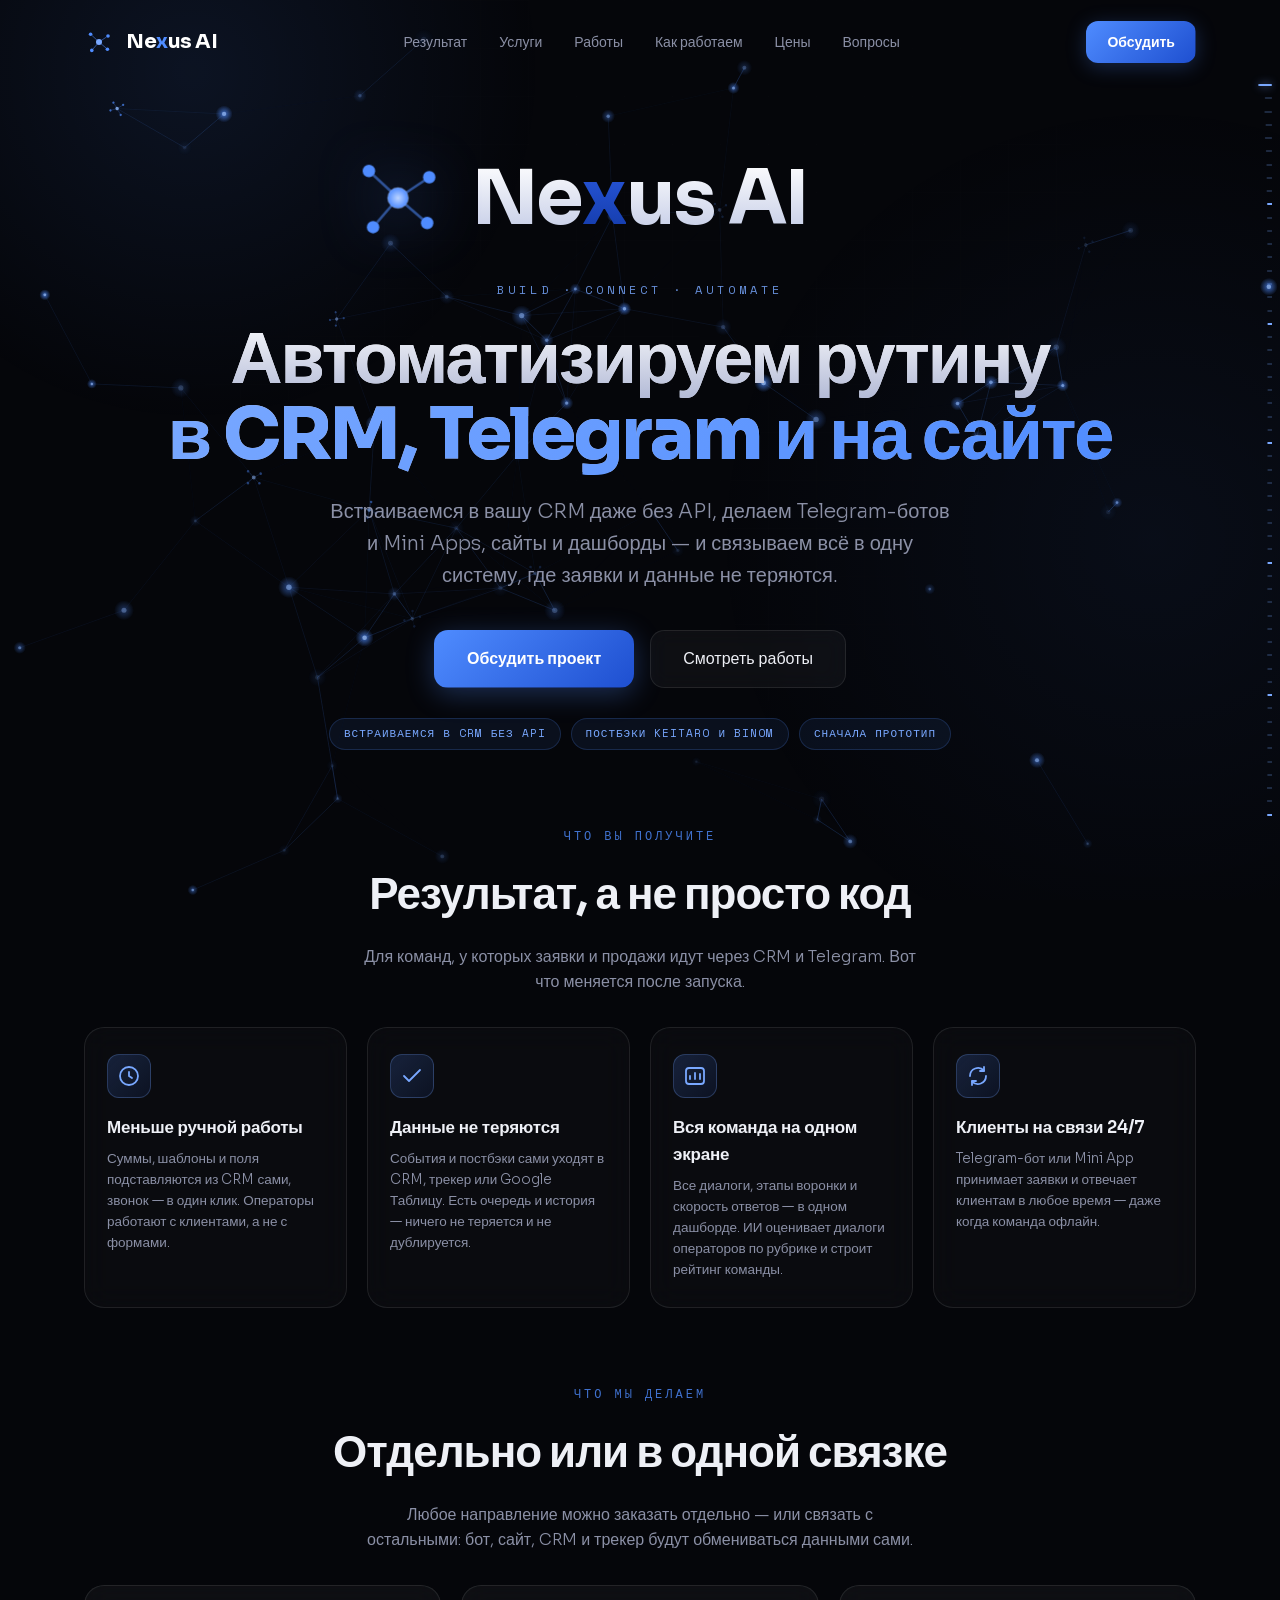
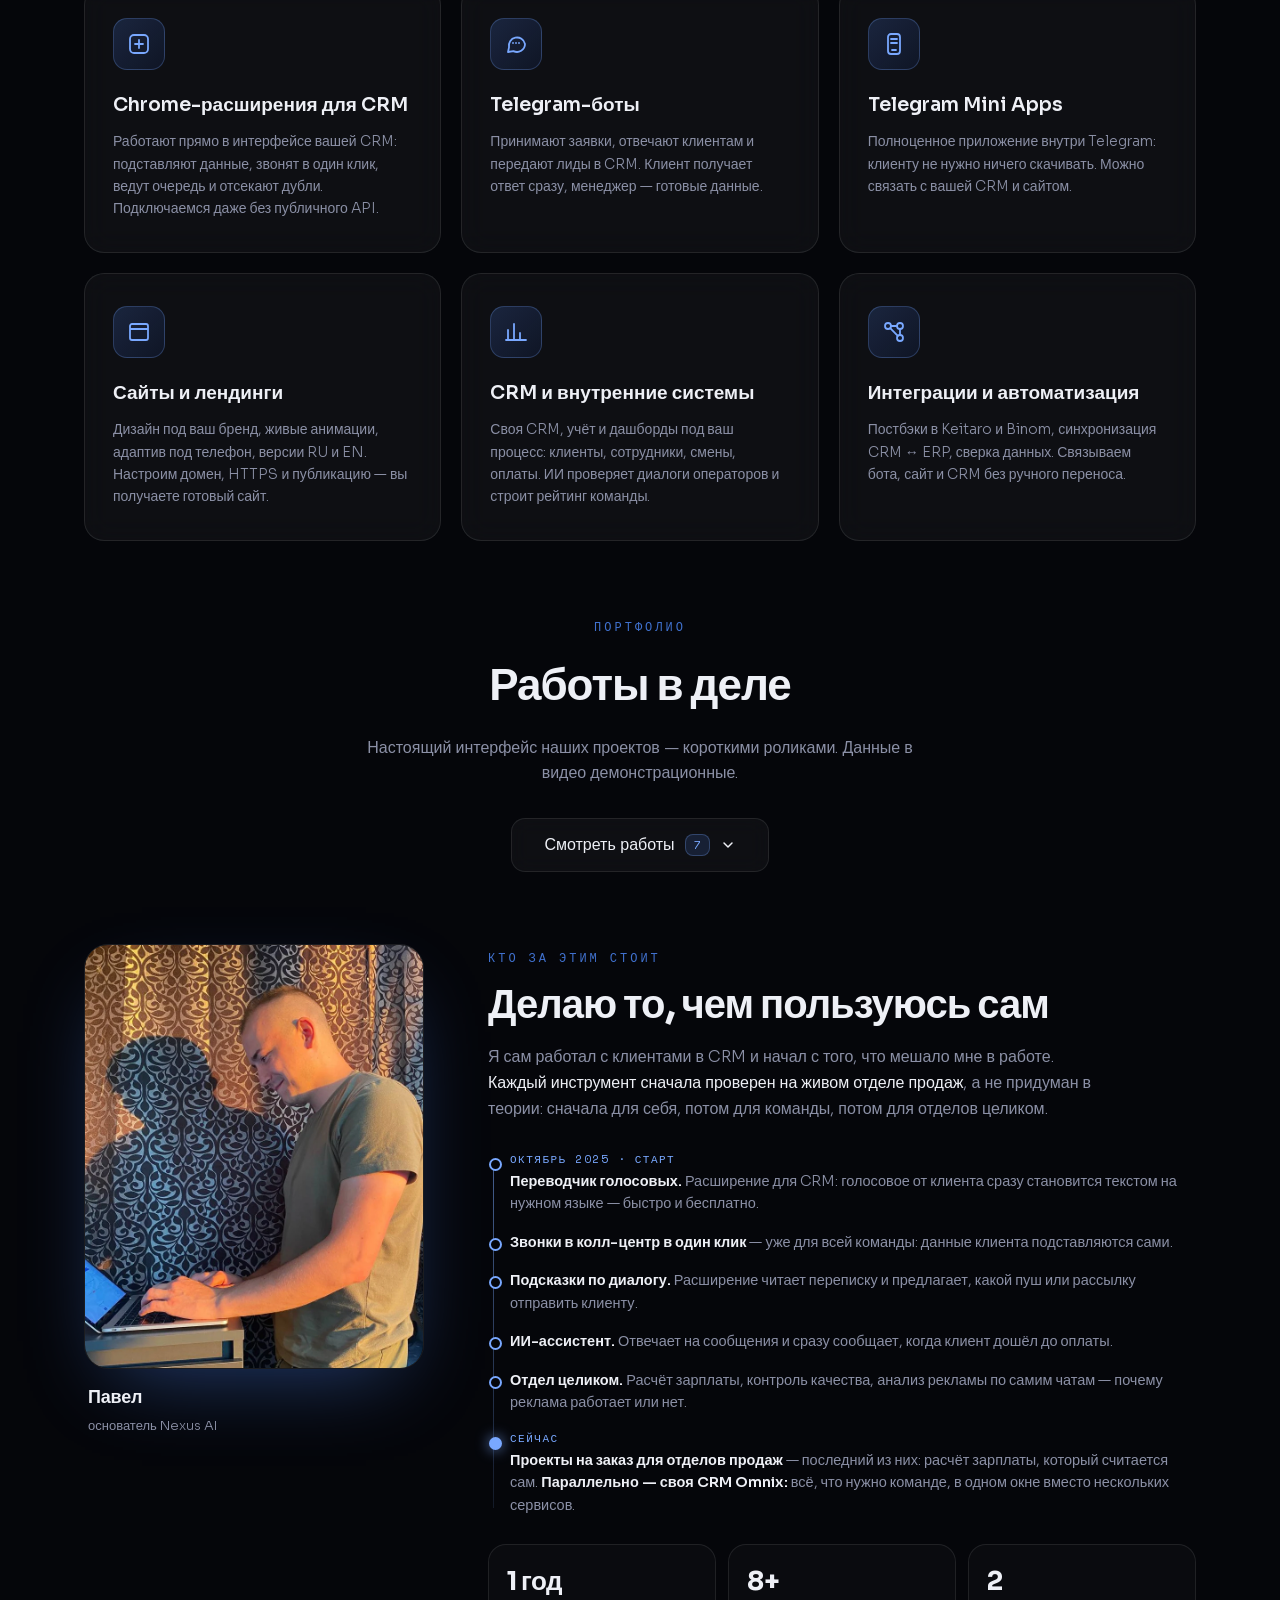
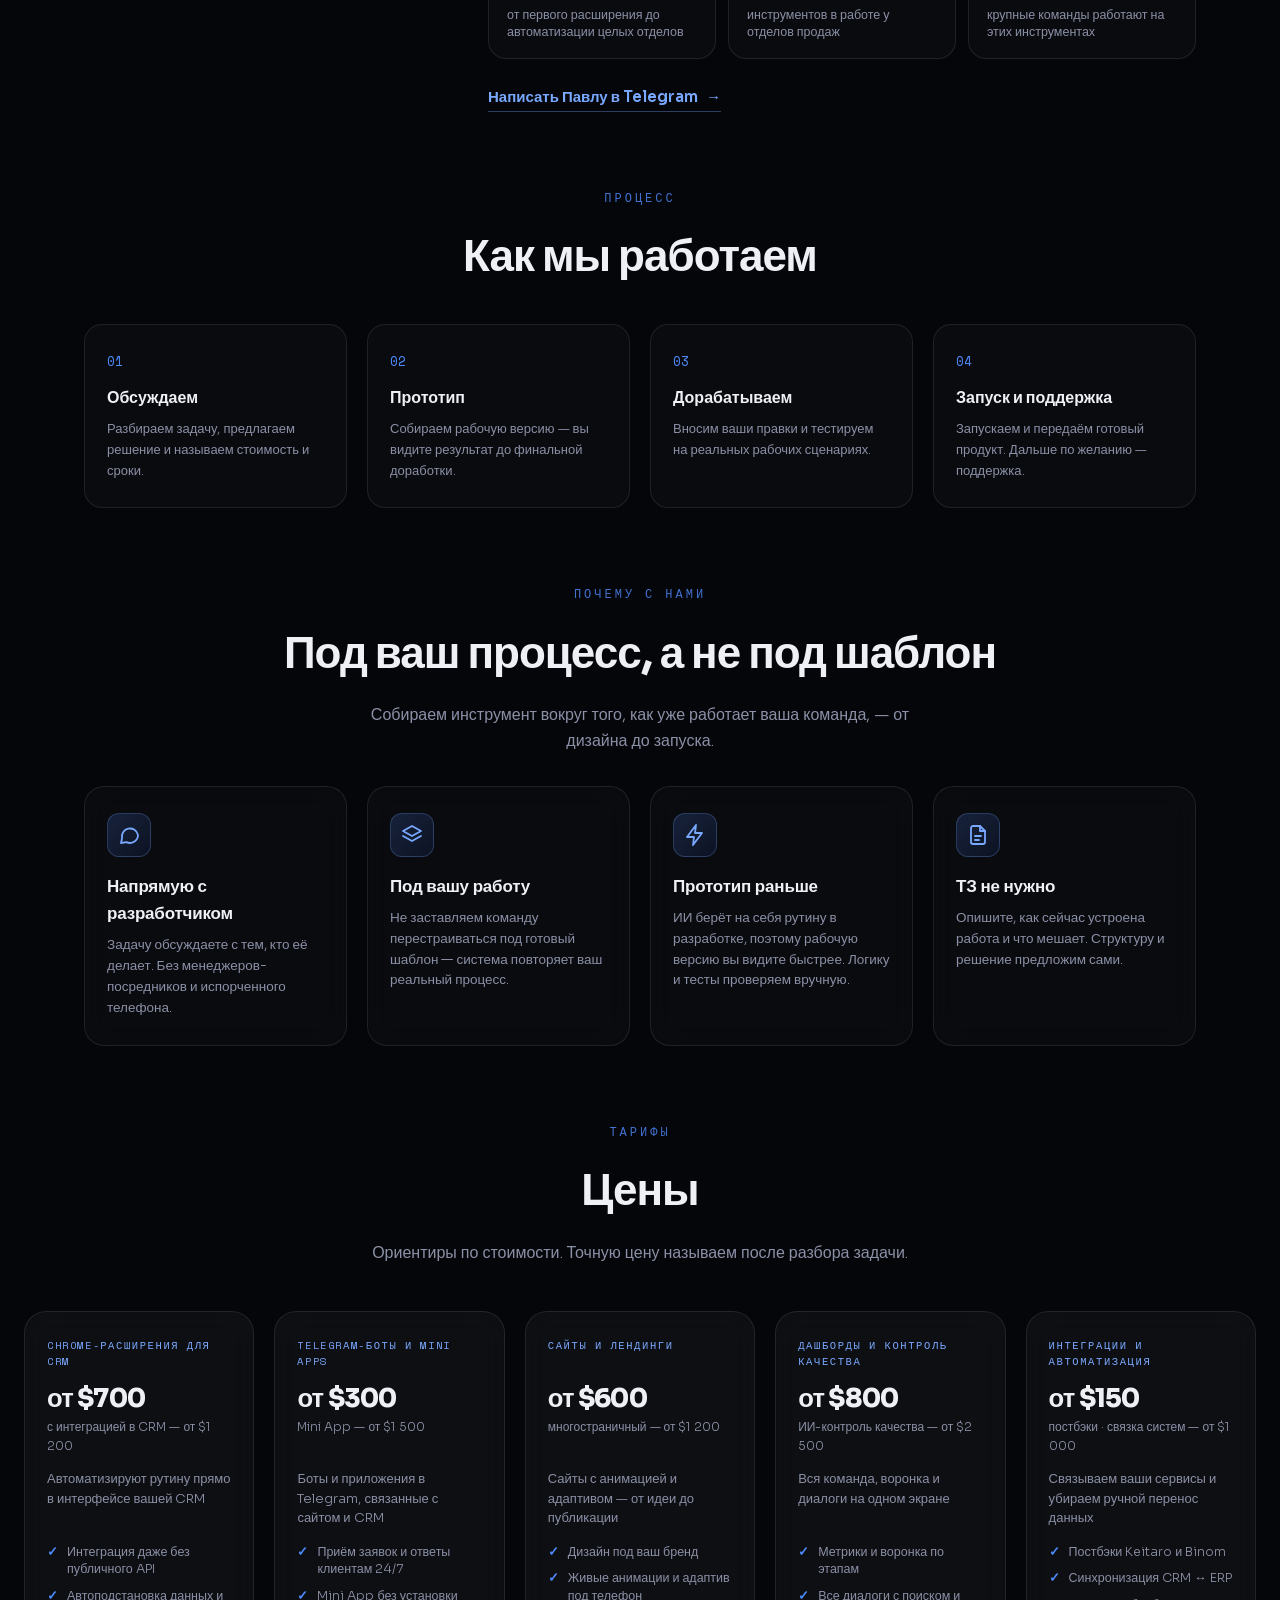
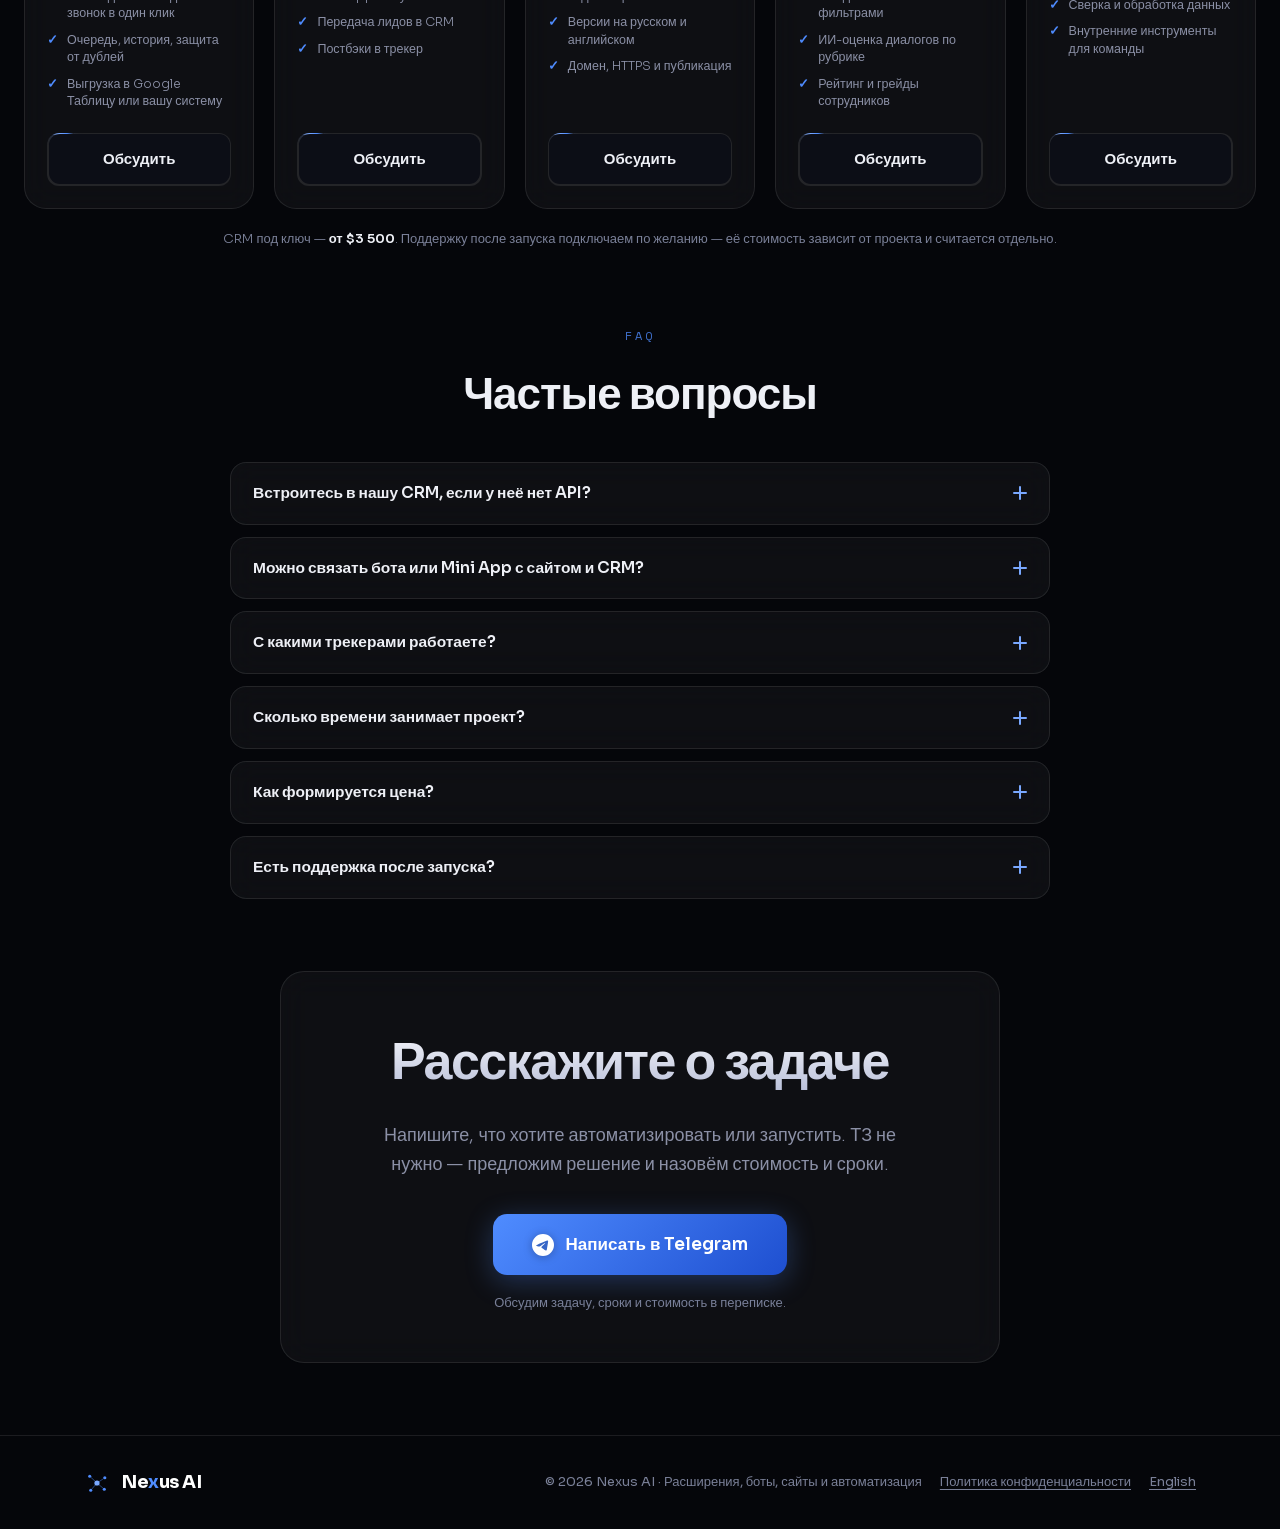
==== commit 61dad6c6: "fix: после окончания ролика возвращается обложка с «плей» вместо чёрного последнего кадра (все ролик" ====
--- a/index.html
+++ b/index.html
@@ -1576,6 +1576,11 @@
     v.addEventListener('play',  ()=>{ box.classList.add('playing'); cancelAnimationFrame(raf); tick(); if(!played){ played = true; track('video_play', vname); } });
     v.addEventListener('timeupdate', ()=>{ if(!done && v.duration && v.currentTime / v.duration > .95){ done = true; track('video_done', vname); } });
     v.addEventListener('pause', ()=>{ box.classList.remove('playing'); cancelAnimationFrame(raf); });
+    // досмотрел до конца — вернуть обложку с «плей» (как до запуска), а не чёрный последний кадр
+    v.addEventListener('ended', ()=>{
+      if(document.fullscreenElement === v && document.exitFullscreen) document.exitFullscreen().catch(()=>{});
+      v.load(); bar.style.transform = 'scaleX(0)';
+    });
     const toggle = ()=>{ if(v.paused) v.play().catch(()=>{}); else v.pause(); };
     v.addEventListener('click', toggle);
     box.querySelector('.work-play').addEventListener('click', toggle);
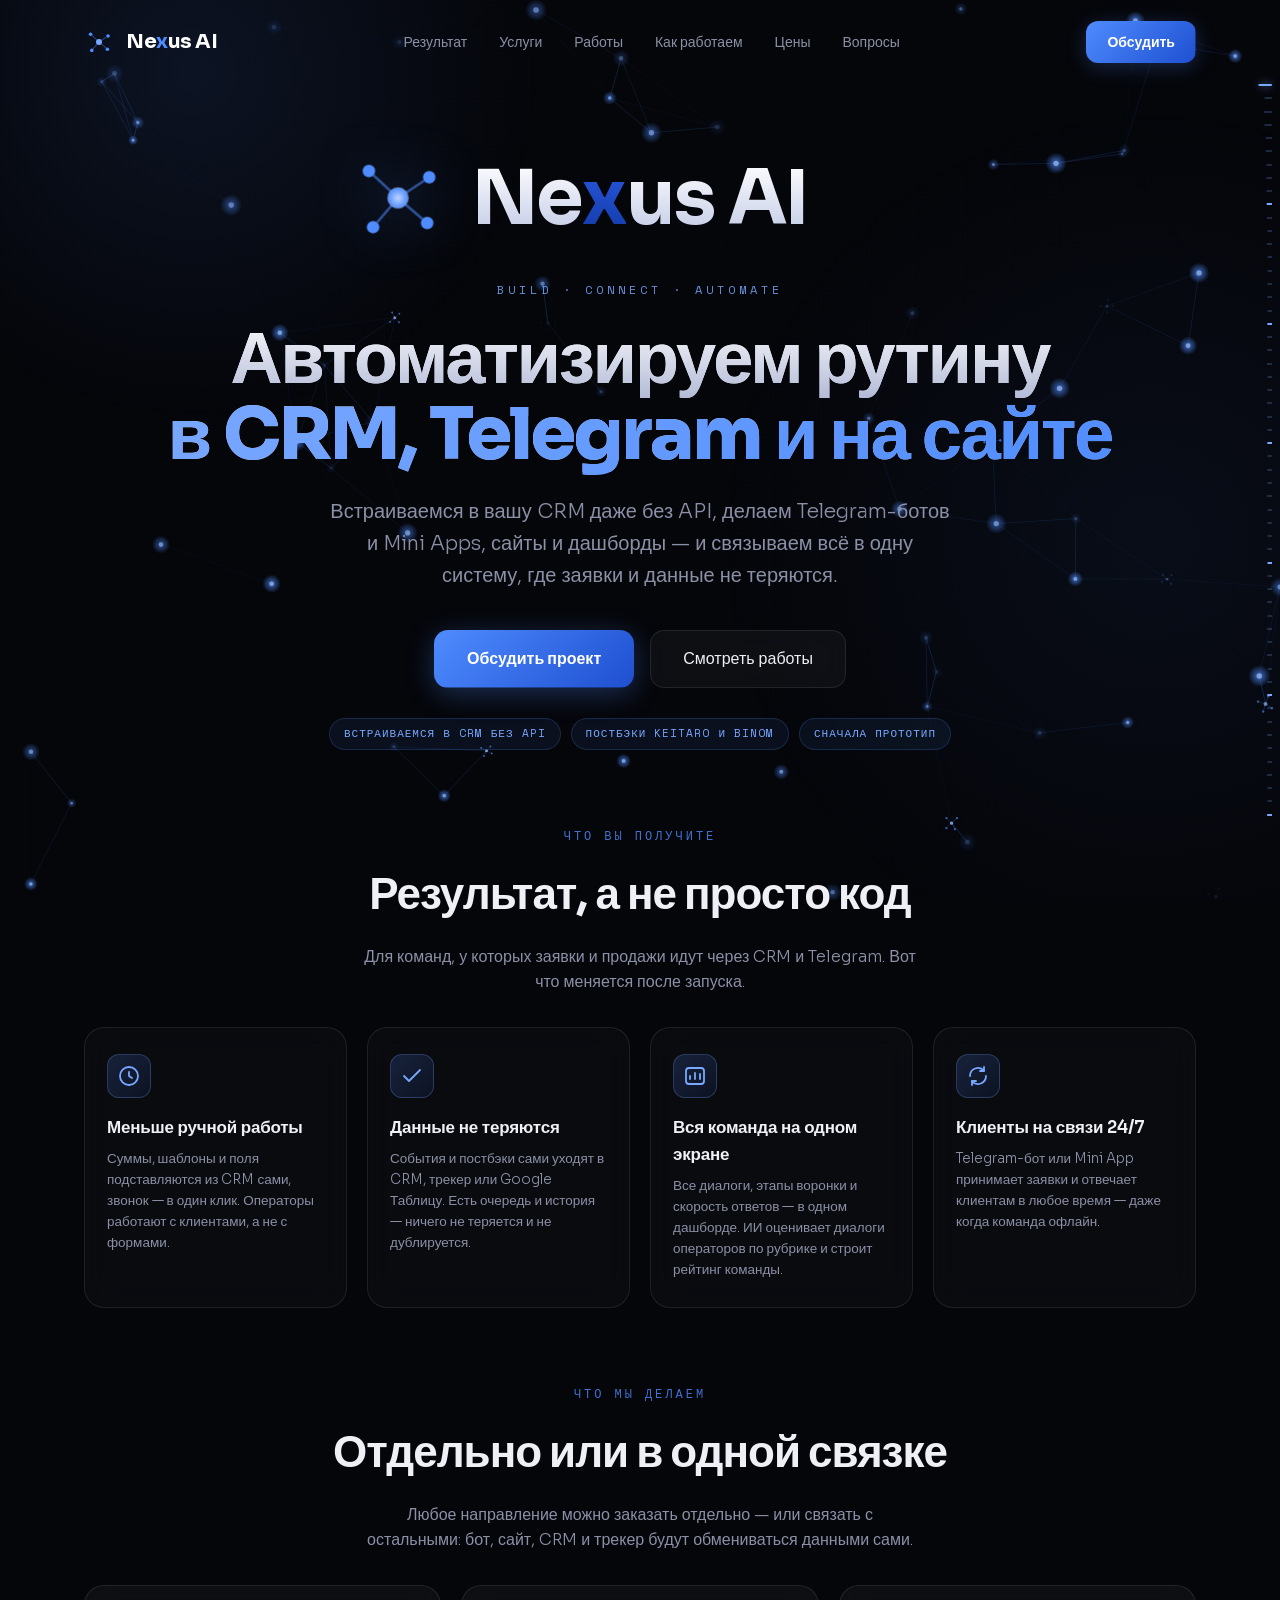
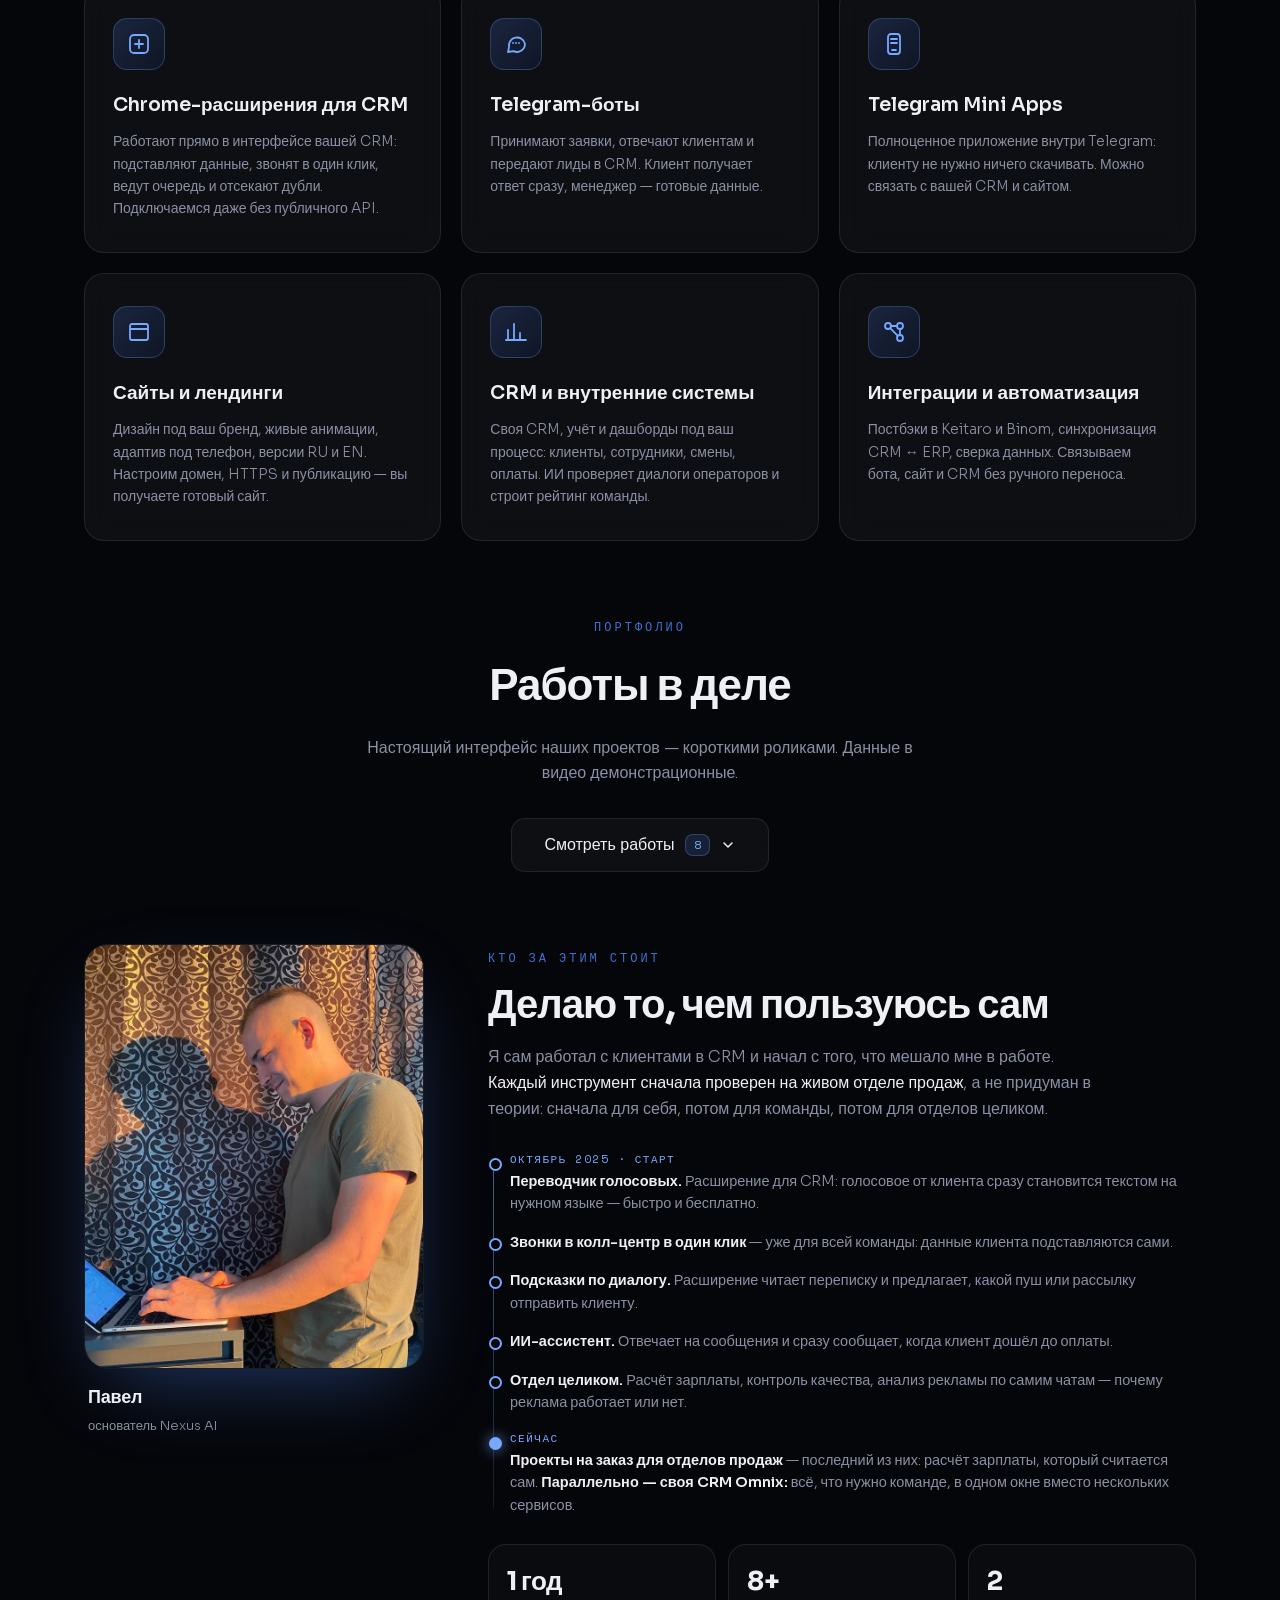
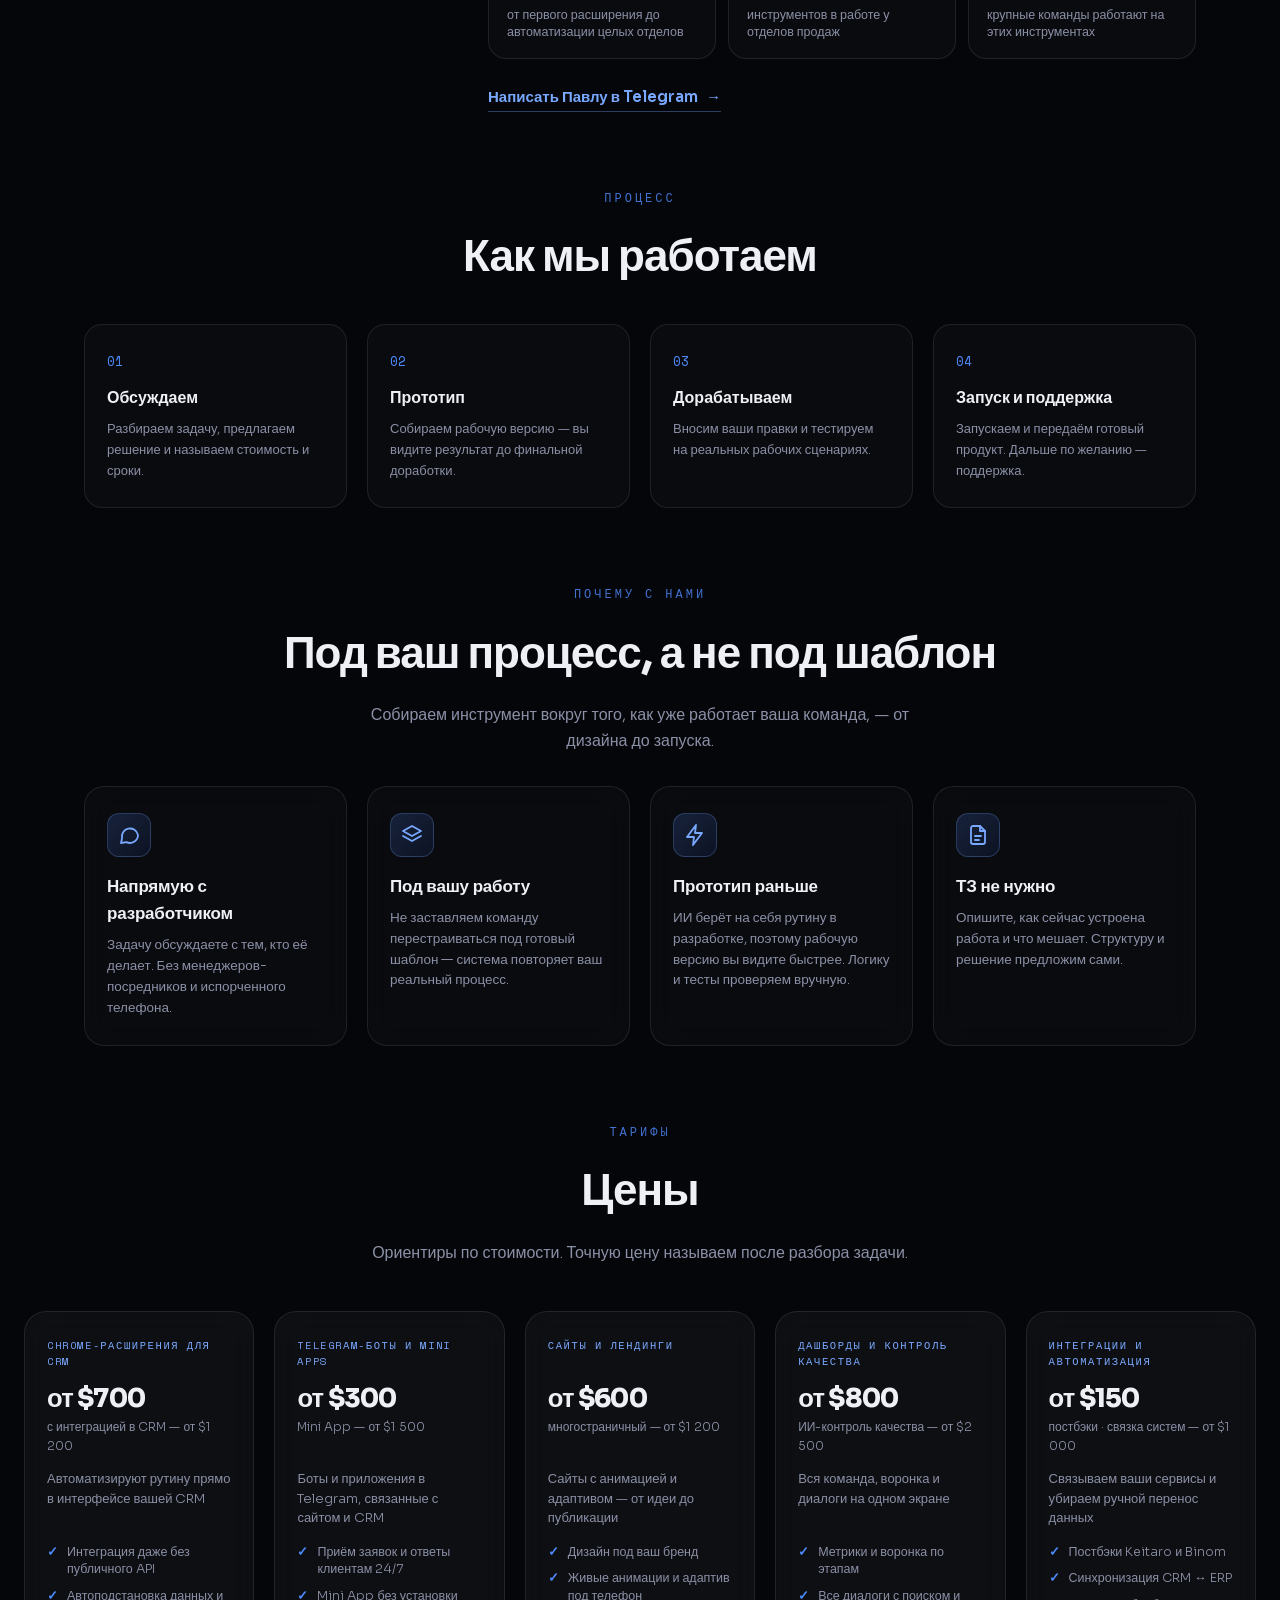
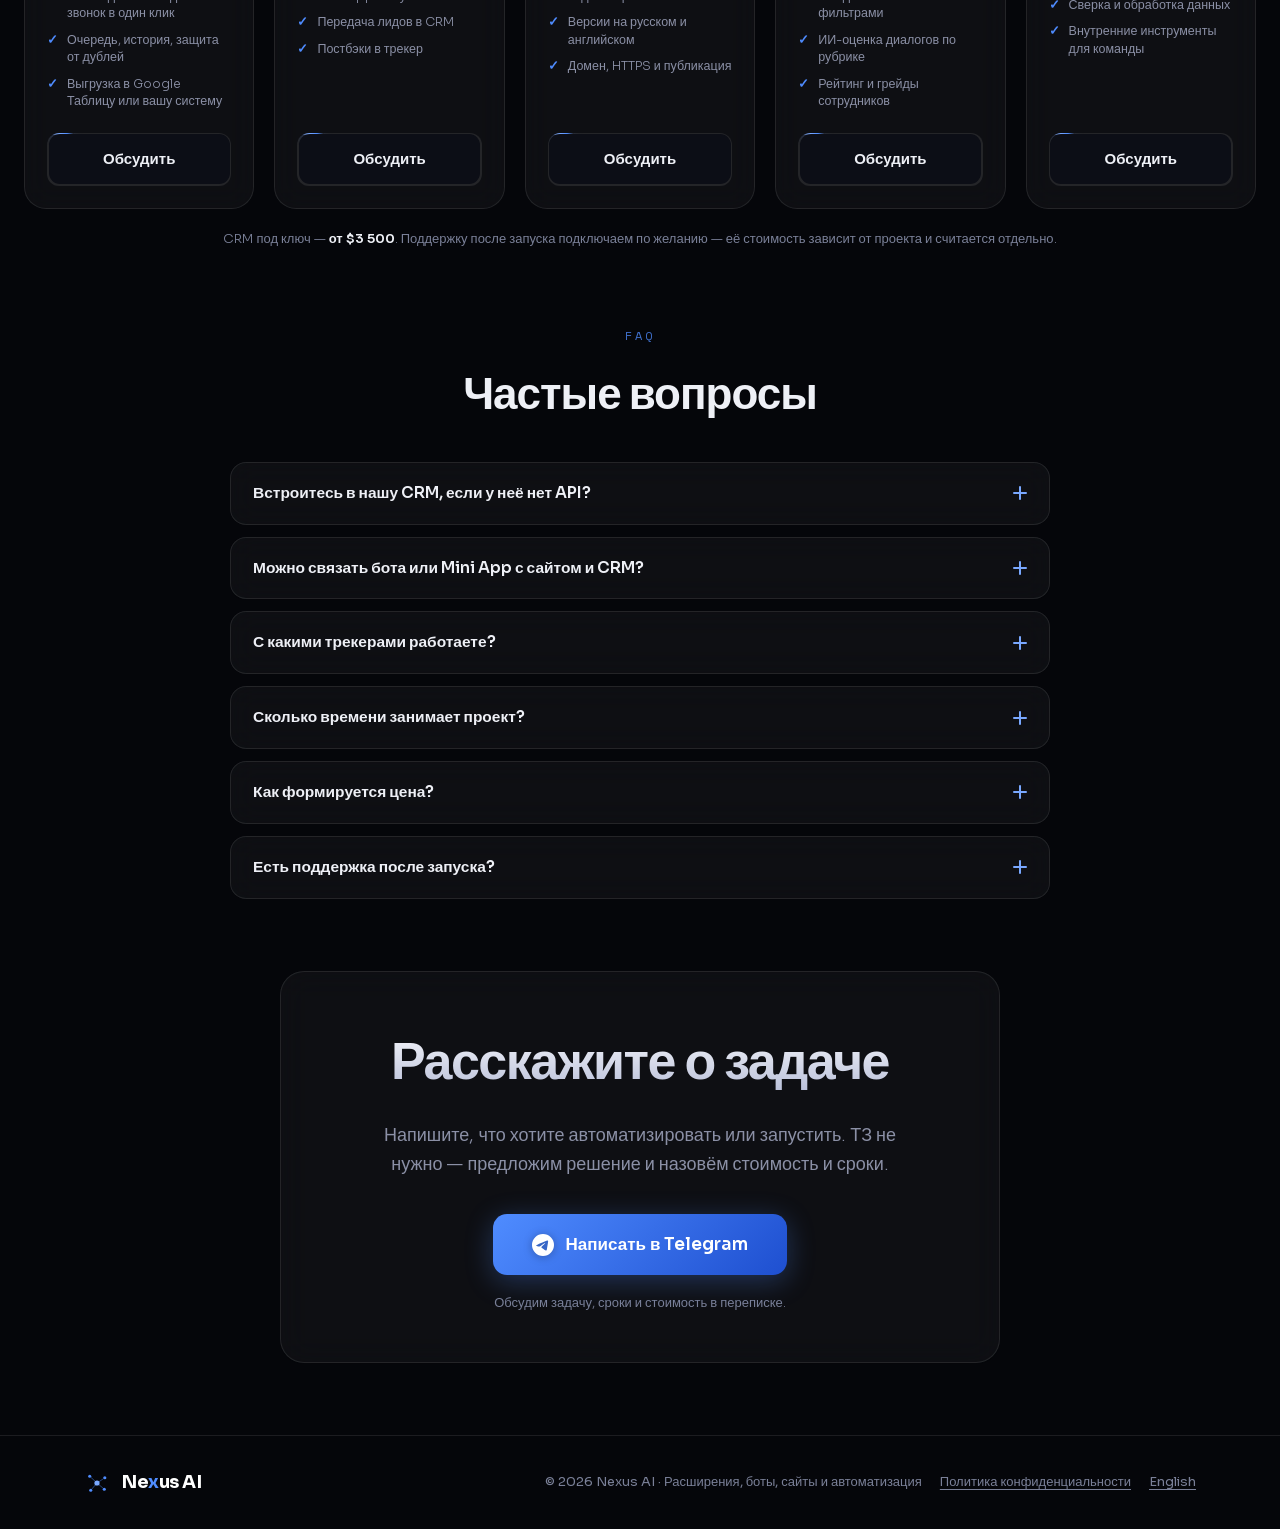
==== commit e008e250: "feat: работа 08 «Конкурс для лидов» — ролик с музыкой (88 с), только RU, без названия брокера и без " ====
--- a/index.html
+++ b/index.html
@@ -975,6 +975,36 @@
         <a href="https://t.me/Ppasha69" target="_blank" rel="noopener" class="work-cta" data-track="work_trader">Хочу такой сайт <span aria-hidden="true">→</span></a>
       </div>
     </article>
+
+    <article class="work work--rev">
+      <div class="work-media">
+        <video class="work-video" data-v="contest" data-sound="1" muted playsinline preload="none" poster="assets/video/contest-film-poster.webp" aria-label="Ролик о сайте конкурса для лидов">
+          <source src="assets/video/contest-film.mp4" type="video/mp4">
+        </video>
+        <button class="work-sound" type="button" aria-label="Выключить звук" aria-pressed="true"><svg class="ws-off" width="16" height="16" viewBox="0 0 24 24" fill="none" stroke="currentColor" stroke-width="2" stroke-linecap="round" stroke-linejoin="round" aria-hidden="true"><path d="M11 5 6 9H2v6h4l5 4V5z"/><path d="m23 9-6 6M17 9l6 6"/></svg><svg class="ws-on" width="16" height="16" viewBox="0 0 24 24" fill="none" stroke="currentColor" stroke-width="2" stroke-linecap="round" stroke-linejoin="round" aria-hidden="true"><path d="M11 5 6 9H2v6h4l5 4V5z"/><path d="M15.5 8.5a5 5 0 0 1 0 7M19 5a10 10 0 0 1 0 14"/></svg><span class="ws-t">Звук включён</span></button>
+        <button class="work-play" type="button" aria-label="Воспроизвести видео">
+          <svg width="22" height="22" viewBox="0 0 24 24" fill="currentColor" aria-hidden="true"><path d="M8 5.5v13a1 1 0 0 0 1.5.86l10.5-6.5a1 1 0 0 0 0-1.72L9.5 4.64A1 1 0 0 0 8 5.5z"/></svg>
+        </button>
+        <button class="work-full" type="button" aria-label="Смотреть на весь экран" title="На весь экран">
+          <svg width="16" height="16" viewBox="0 0 24 24" fill="none" stroke="currentColor" stroke-width="2" stroke-linecap="round" stroke-linejoin="round" aria-hidden="true"><path d="M8 3H5a2 2 0 0 0-2 2v3M16 3h3a2 2 0 0 1 2 2v3M8 21H5a2 2 0 0 1-2-2v-3M16 21h3a2 2 0 0 0 2-2v-3"/></svg>
+        </button>
+        <div class="work-progress" aria-hidden="true"><i></i></div>
+      </div>
+
+      <div class="work-cap">
+        <div class="work-kicker"><span class="work-num">08</span>Сайт розыгрыша + админ-панель</div>
+        <h3 class="work-title">Конкурс <span class="accent">для лидов</span></h3>
+        <p class="work-task"><b>Задача:</b> Нужен конкурс для лидов с понятными правилами: чем больше сумма пополнений, тем больше билетов, и каждый видит своё место.</p>
+        <p class="work-lead">Сайт розыгрыша и админ-панель: места, билеты и уведомления считаются сами.</p>
+        <ul class="work-points">
+          <li><b>Участнику.</b> Своё место, билеты, шанс и сколько осталось до следующего уровня — 5 уровней, от 1 до 15 билетов.</li>
+          <li><b>Без ручного счёта.</b> Места пересчитываются по API и постбекам; о смене места — уведомление в браузере и в Telegram.</li>
+          <li><b>Админ-панель.</b> Участники, истории, рассылки, розыгрыш, настройки уровней и журнал событий.</li>
+        </ul>
+        <div class="work-chips"><span>5 уровней билетов</span><span>Push + Telegram</span><span>Cloudflare Workers · D1</span></div>
+        <a href="https://t.me/Ppasha69" target="_blank" rel="noopener" class="work-cta" data-track="work_contest">Хочу такой конкурс <span aria-hidden="true">→</span></a>
+      </div>
+    </article>
       </div>
     </div>
 
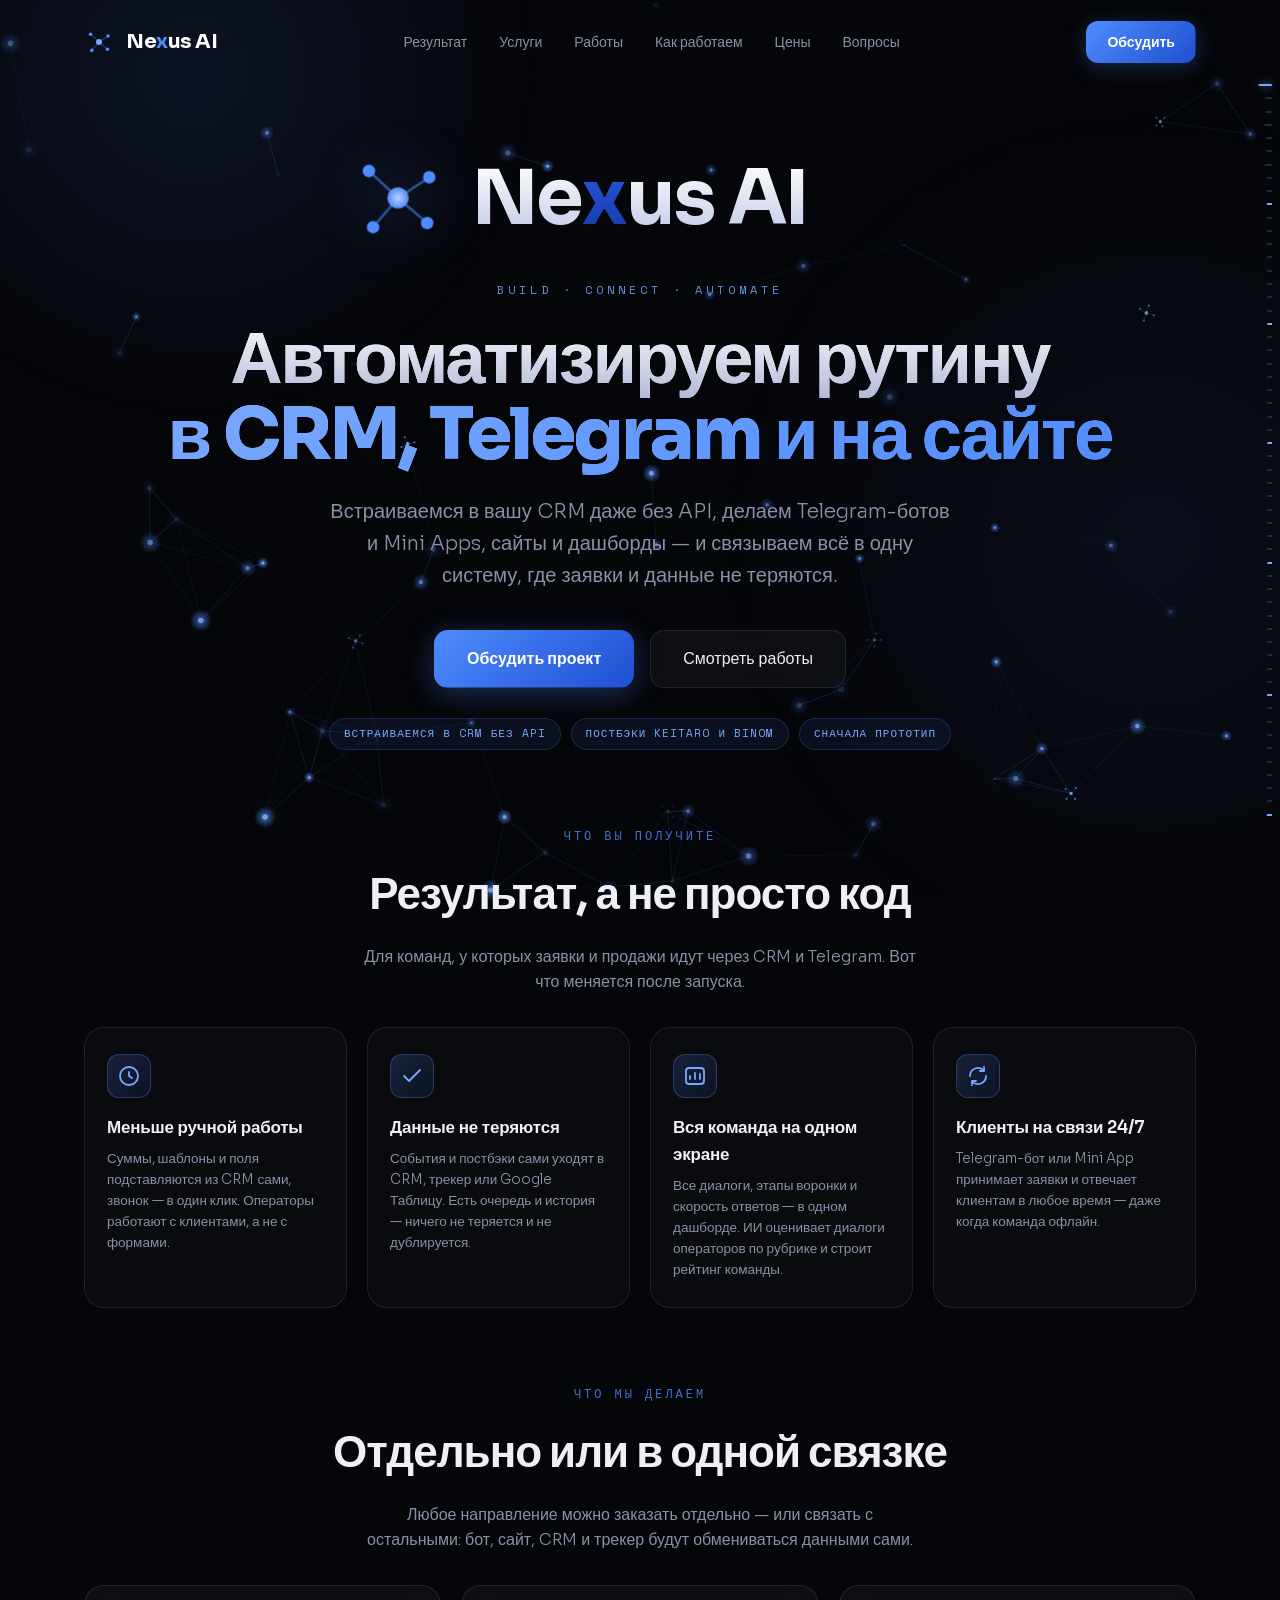
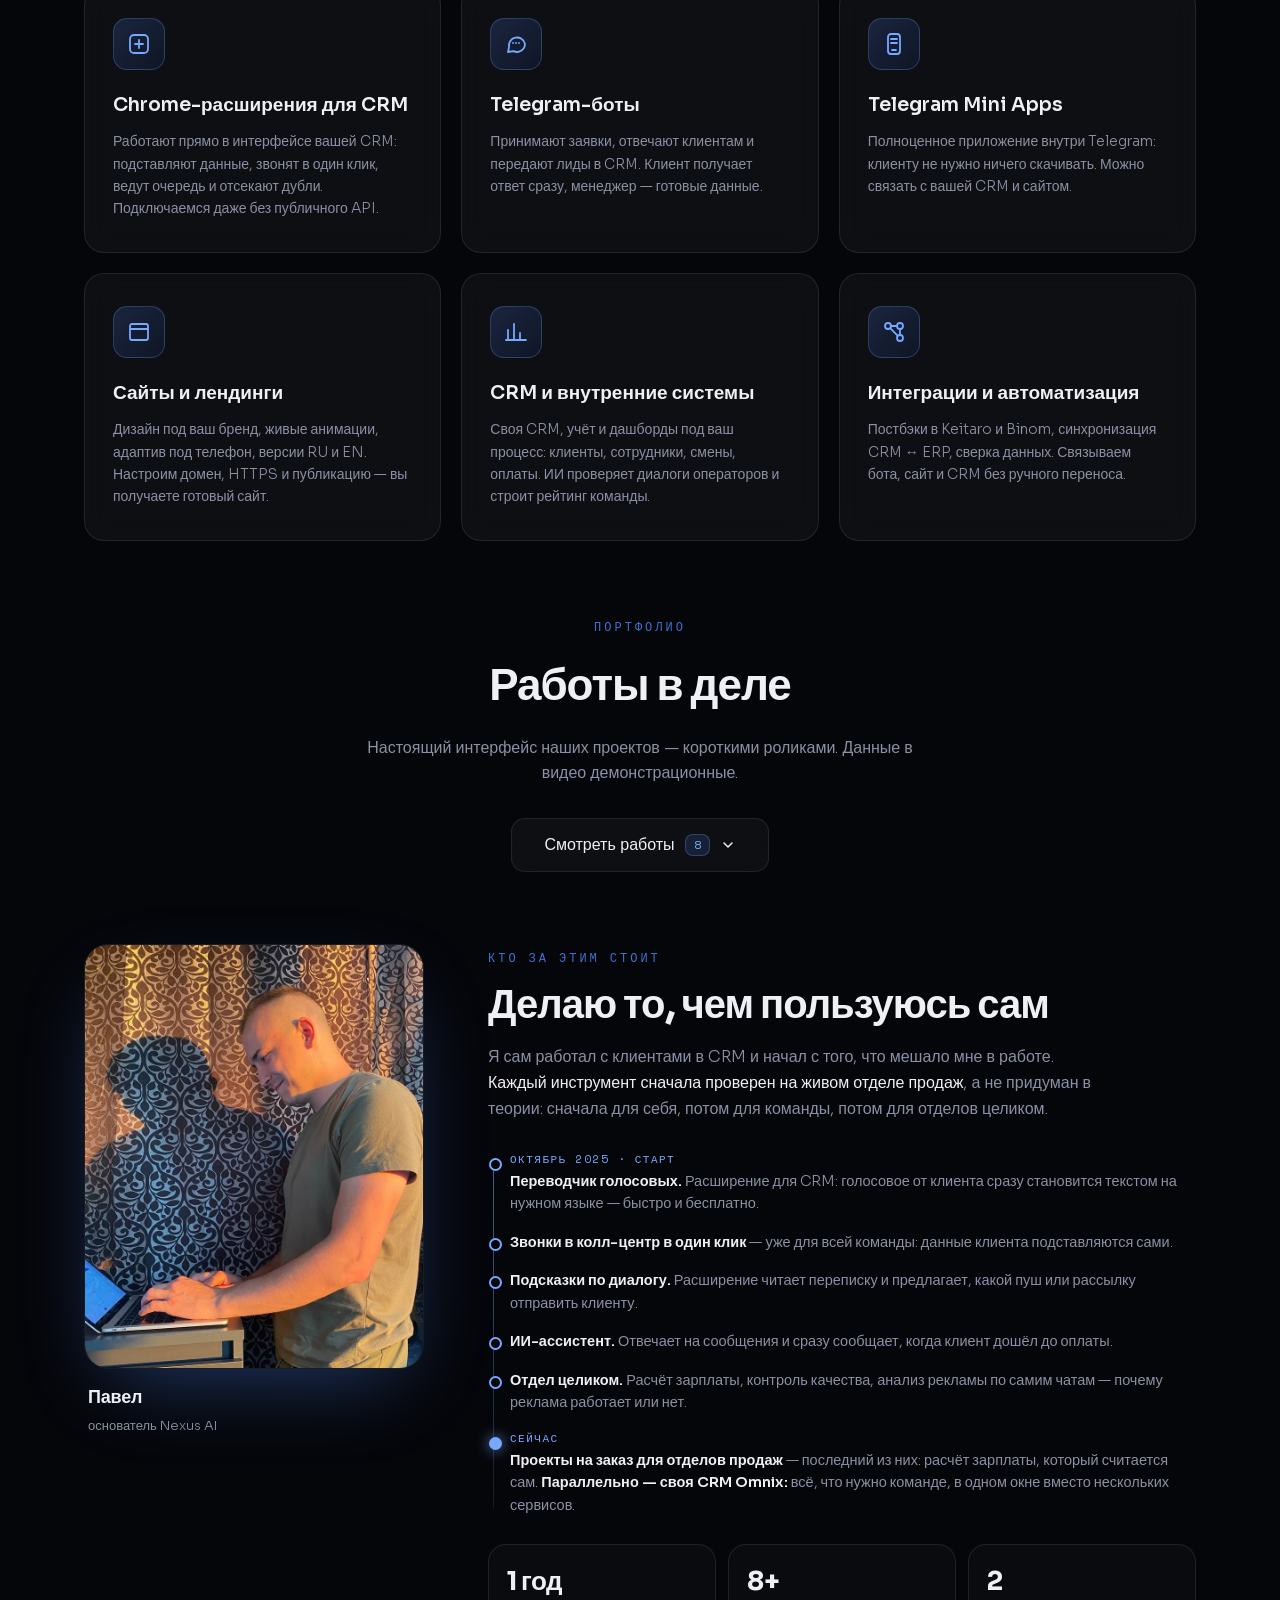
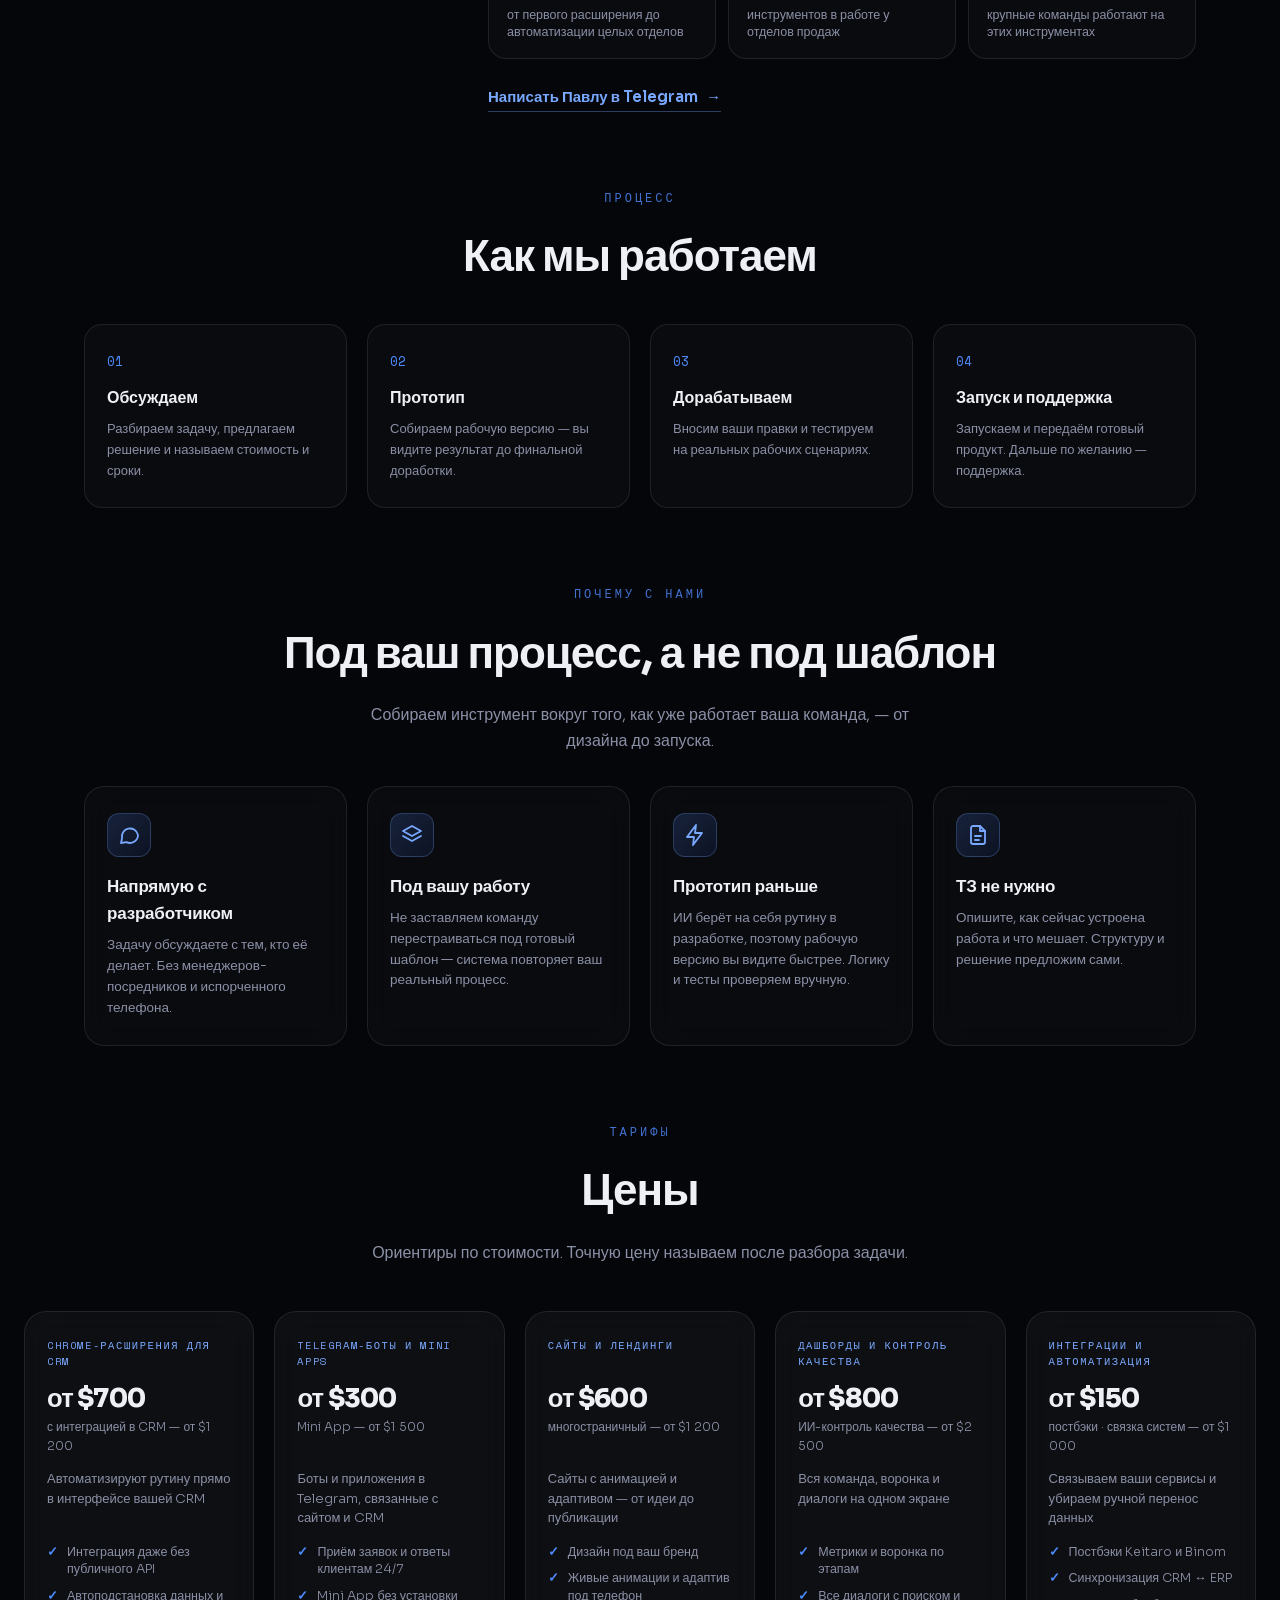
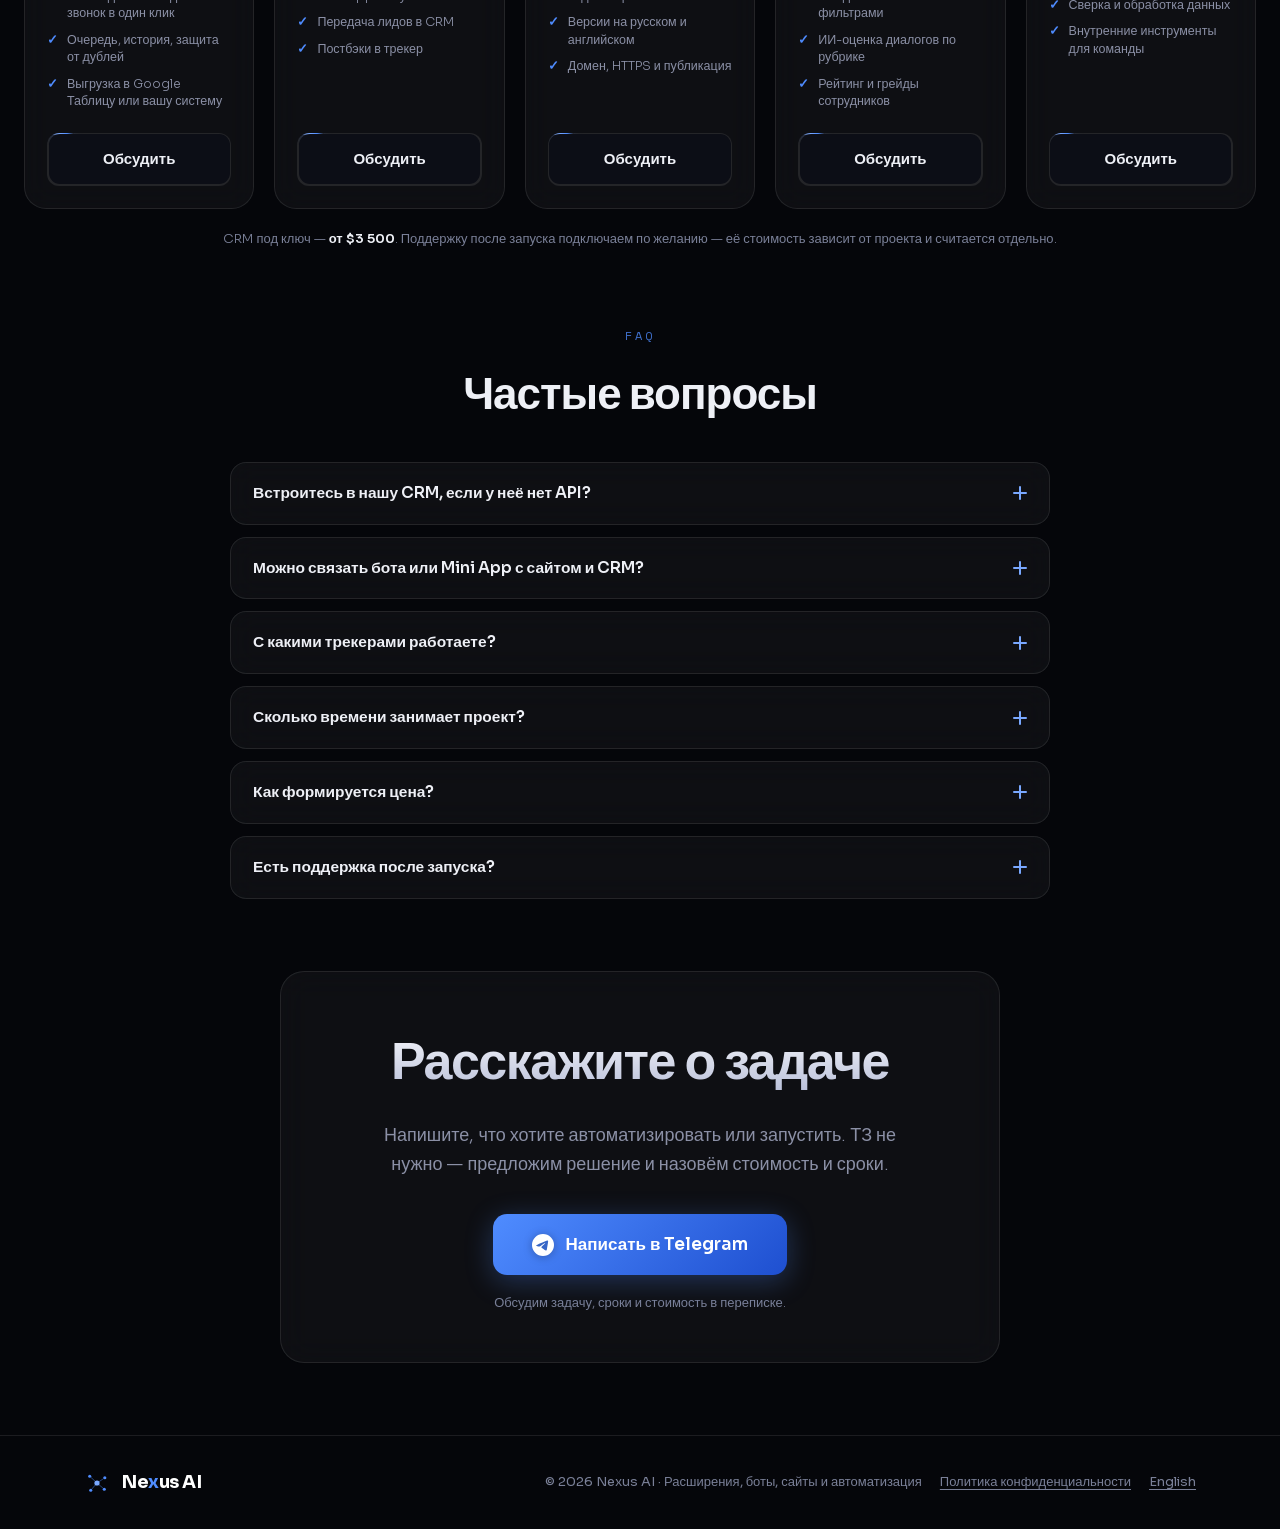
==== commit 4d2c311e: "stats: считаем людей, а не заходы — постоянный анонимный номер браузера (vid), плитки «Посетители» и" ====
--- a/index.html
+++ b/index.html
@@ -1250,15 +1250,22 @@
   // ---------- СТАТИСТИКА: свои события -> /api/t (Cloudflare D1), дашборд — /stats ----------
   // без cookie. Визит = как в Google Analytics: обновления и новые вкладки в течение 30 минут —
   // один визит; новый — после 30 минут тишины или при переходе по ссылке с utm-метками.
-  // Визиты владельца (вошёл в /stats в этом браузере) сервер отбрасывает сам.
+  // Браузер = постоянный случайный номер (localStorage nexus_vid): связывает визиты одного человека.
+  // Визиты владельца (вошёл в /stats в этом браузере) сервер отбрасывает сам; вход в /stats ещё и включает ?notrack.
   // ?notrack в ссылке — выключить учёт в этом браузере, ?notrack=0 — включить обратно.
   const track = (function(){
-    let off = false, sid = '', q = [], timer = 0, meta = null;
+    let off = false, sid = '', vid = '', q = [], timer = 0, meta = null;
     try{
       const nt = new URLSearchParams(location.search).get('notrack');
       if(nt === '0') localStorage.removeItem('nexus_notrack');
       else if(nt !== null) localStorage.setItem('nexus_notrack', '1');
       off = !!localStorage.getItem('nexus_notrack');
+      // постоянный случайный номер браузера: создаётся один раз и не меняется — по нему считаем людей, а не заходы
+      vid = localStorage.getItem('nexus_vid') || '';
+      if(!off && !/^[a-f0-9]{24}$/.test(vid)){
+        vid = [...crypto.getRandomValues(new Uint8Array(12))].map(b => b.toString(16).padStart(2,'0')).join('');
+        localStorage.setItem('nexus_vid', vid);
+      }
       const p = new URLSearchParams(location.search);
       const hasUtm = [...p.keys()].some(k => k.startsWith('utm_'));
       let st = null;
@@ -1287,7 +1294,7 @@
       if(off) { q = []; return; }
       if(!q.length && !tsToken) return;
       const extra = Object.assign({}, meta ? { m:meta } : {}, tsToken ? { ts:tsToken } : {});
-      const body = JSON.stringify(Object.assign({ sid, e:q.splice(0, 40) }, extra));
+      const body = JSON.stringify(Object.assign({ sid, vid, e:q.splice(0, 40) }, extra));
       meta = null;
       if(tsToken){ tsToken = null; try{ localStorage.setItem('nexus_ts', sid); }catch(e){} }
       const blob = new Blob([body], { type:'text/plain' });
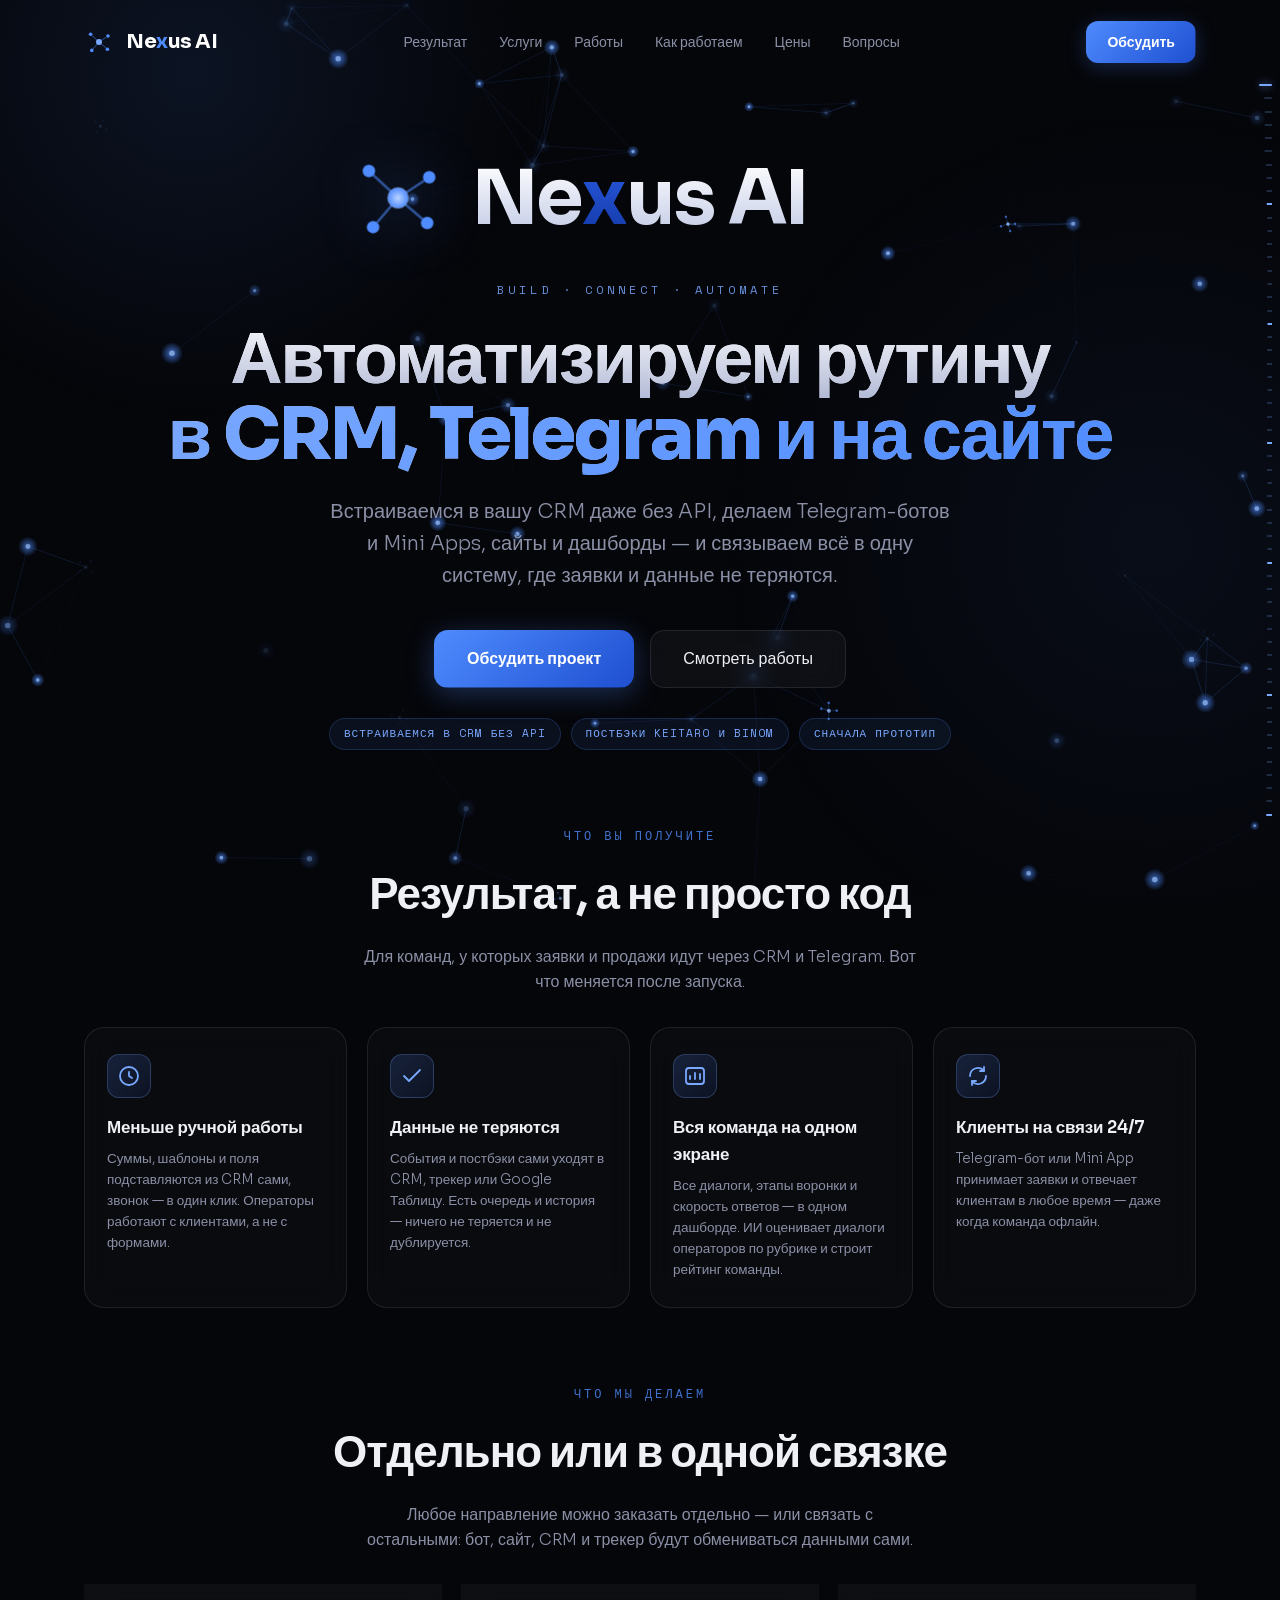
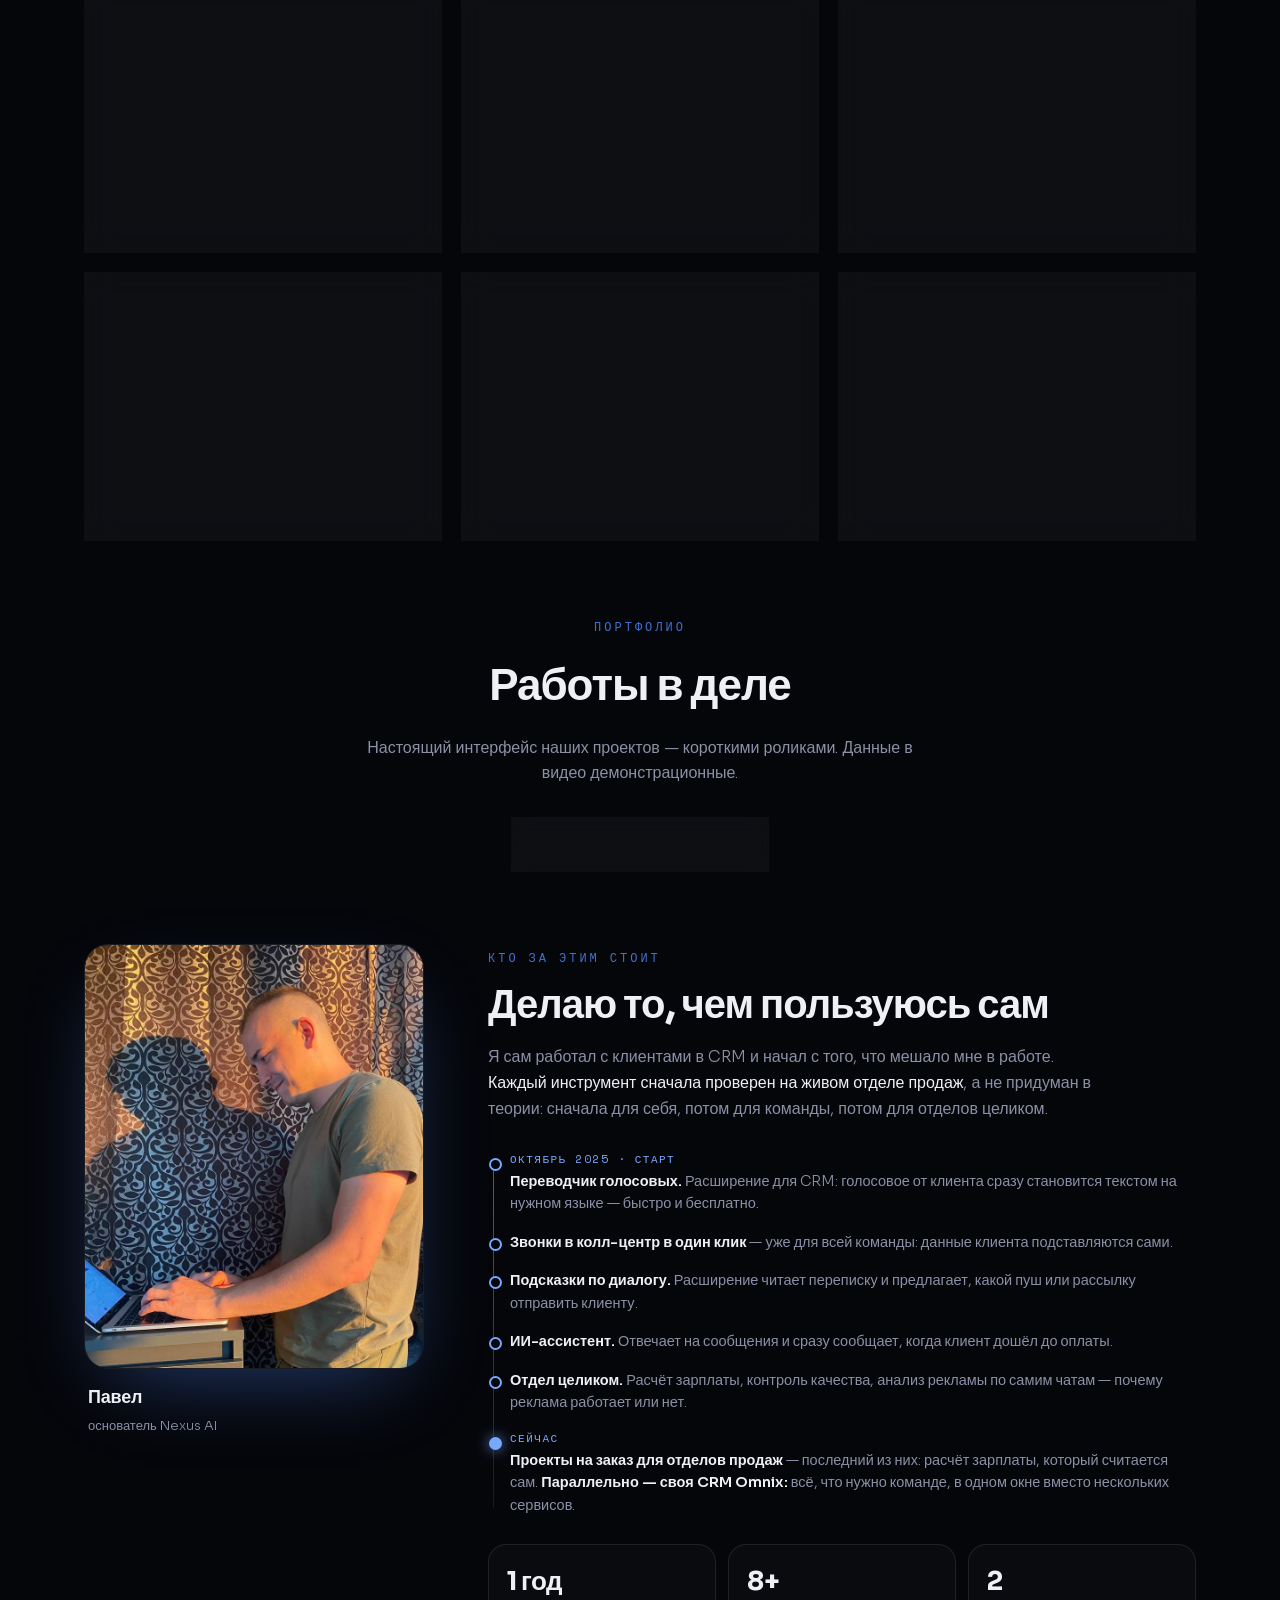
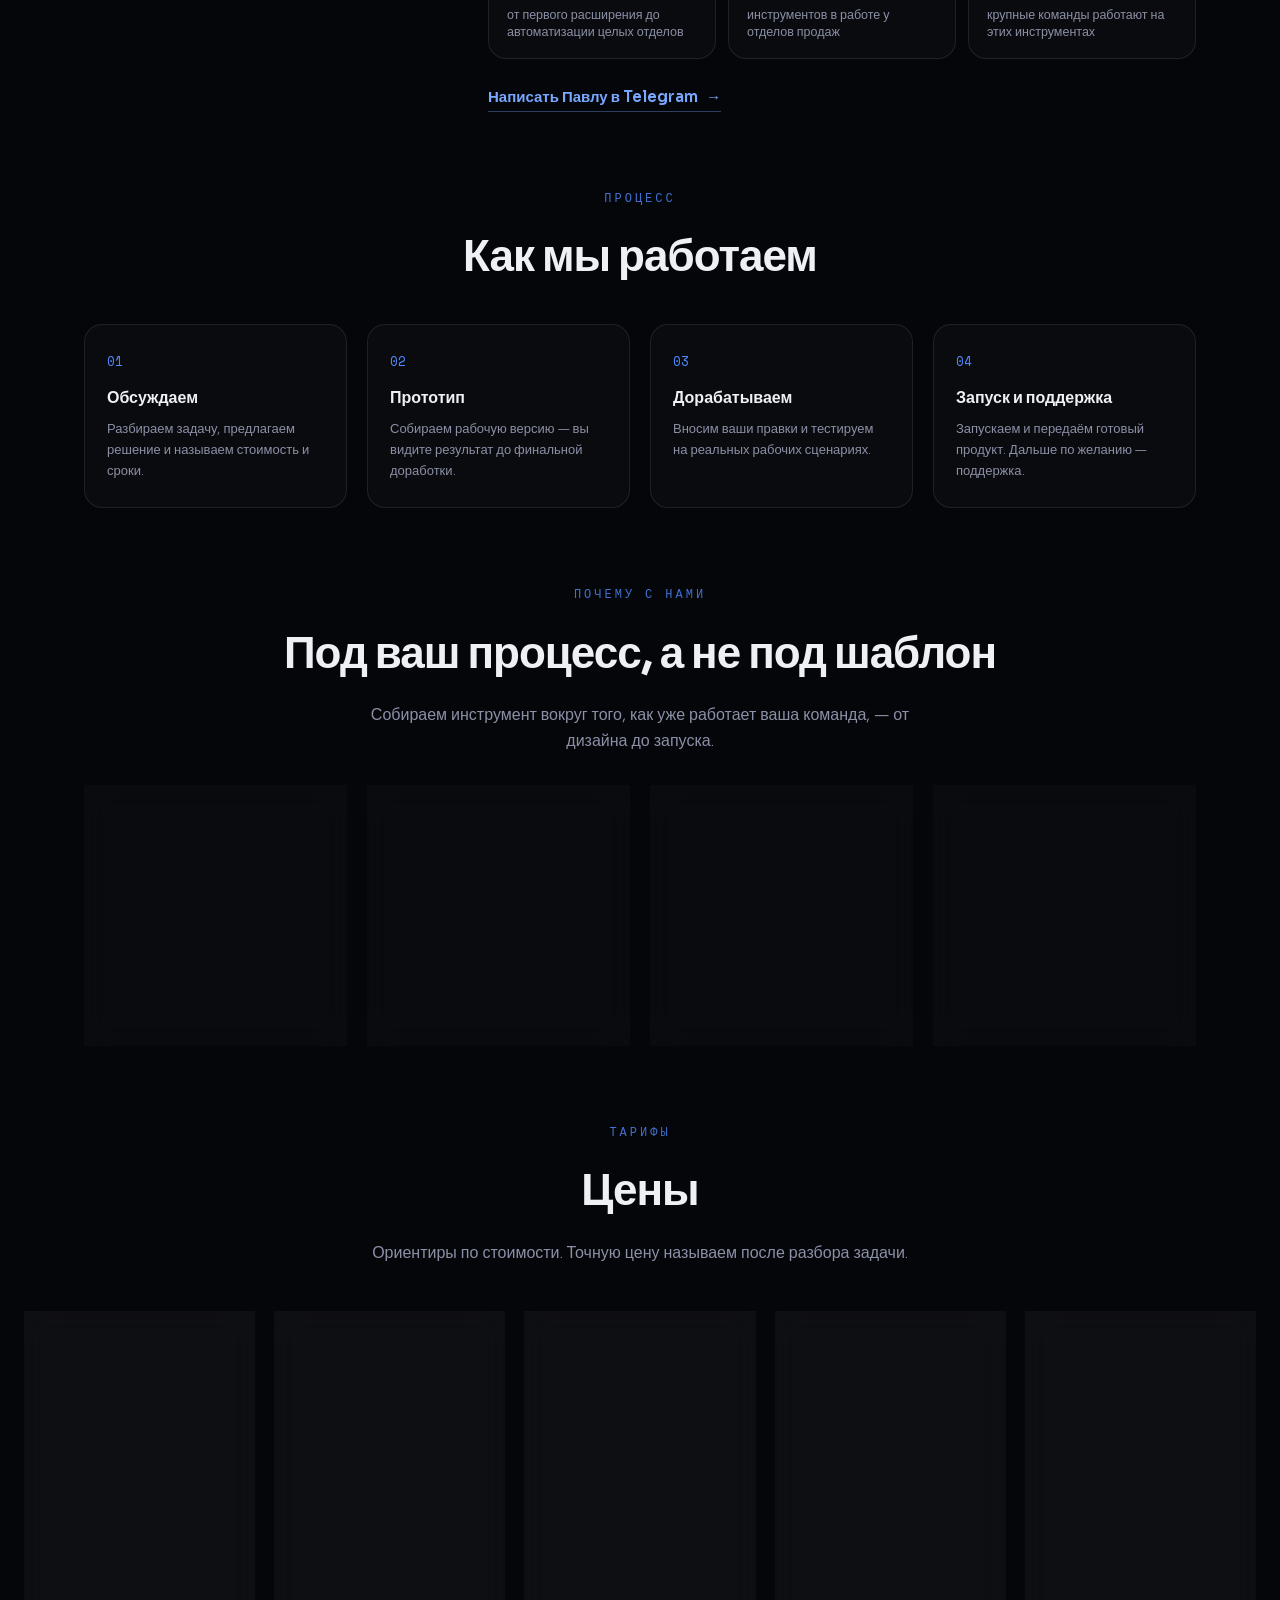
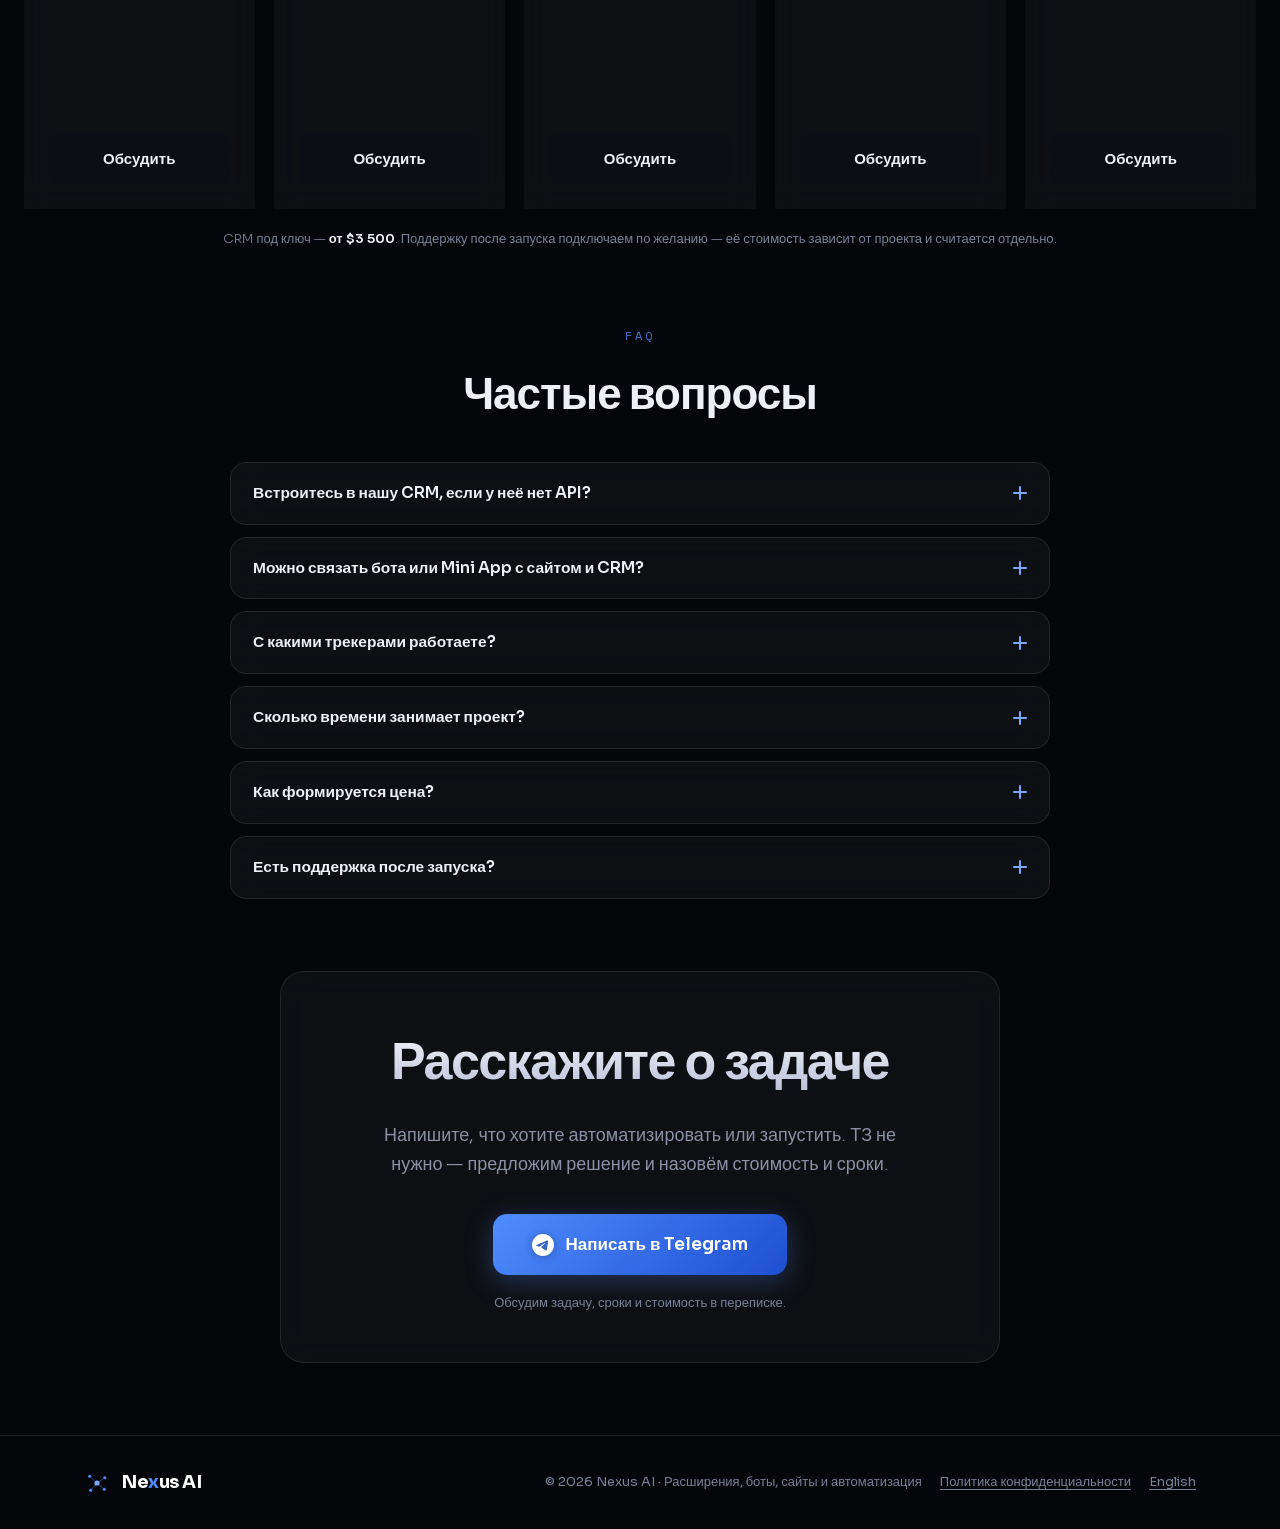
==== commit aa55909b: "feat: работа 09 «Вердикт» — свой продукт, площадка отзывов о трейдерах; ролик с музыкой (85 с), толь" ====
--- a/index.html
+++ b/index.html
@@ -1005,6 +1005,36 @@
         <a href="https://t.me/Ppasha69" target="_blank" rel="noopener" class="work-cta" data-track="work_contest">Хочу такой конкурс <span aria-hidden="true">→</span></a>
       </div>
     </article>
+
+    <article class="work">
+      <div class="work-media">
+        <video class="work-video" data-v="verdikt" data-sound="1" muted playsinline preload="none" poster="assets/video/verdikt-film-poster.webp" aria-label="Ролик о площадке отзывов «Вердикт»">
+          <source src="assets/video/verdikt-film.mp4" type="video/mp4">
+        </video>
+        <button class="work-sound" type="button" aria-label="Выключить звук" aria-pressed="true"><svg class="ws-off" width="16" height="16" viewBox="0 0 24 24" fill="none" stroke="currentColor" stroke-width="2" stroke-linecap="round" stroke-linejoin="round" aria-hidden="true"><path d="M11 5 6 9H2v6h4l5 4V5z"/><path d="m23 9-6 6M17 9l6 6"/></svg><svg class="ws-on" width="16" height="16" viewBox="0 0 24 24" fill="none" stroke="currentColor" stroke-width="2" stroke-linecap="round" stroke-linejoin="round" aria-hidden="true"><path d="M11 5 6 9H2v6h4l5 4V5z"/><path d="M15.5 8.5a5 5 0 0 1 0 7M19 5a10 10 0 0 1 0 14"/></svg><span class="ws-t">Звук включён</span></button>
+        <button class="work-play" type="button" aria-label="Воспроизвести видео">
+          <svg width="22" height="22" viewBox="0 0 24 24" fill="currentColor" aria-hidden="true"><path d="M8 5.5v13a1 1 0 0 0 1.5.86l10.5-6.5a1 1 0 0 0 0-1.72L9.5 4.64A1 1 0 0 0 8 5.5z"/></svg>
+        </button>
+        <button class="work-full" type="button" aria-label="Смотреть на весь экран" title="На весь экран">
+          <svg width="16" height="16" viewBox="0 0 24 24" fill="none" stroke="currentColor" stroke-width="2" stroke-linecap="round" stroke-linejoin="round" aria-hidden="true"><path d="M8 3H5a2 2 0 0 0-2 2v3M16 3h3a2 2 0 0 1 2 2v3M8 21H5a2 2 0 0 1-2-2v-3M16 21h3a2 2 0 0 0 2-2v-3"/></svg>
+        </button>
+        <div class="work-progress" aria-hidden="true"><i></i></div>
+      </div>
+
+      <div class="work-cap">
+        <div class="work-kicker"><span class="work-num">09</span>Сайт + админка модерации<span class="work-status">Свой продукт</span></div>
+        <h3 class="work-title"><span class="accent">Вердикт</span></h3>
+        <p class="work-task"><b>Задача:</b> Дать людям проверить трейдера, сигнальный канал или школу до того, как доверить деньги, — вместо отзывов в чатах и скринов без проверки.</p>
+        <p class="work-lead">Открытая площадка отзывов: короткие отзывы и подробные истории с хронологией и скриншотами, обсуждение, индекс доверия и официальные ответы владельцев профилей.</p>
+        <ul class="work-points">
+          <li><b>Модерация.</b> Каждый отзыв уходит на проверку: модератор закрашивает личные данные на скринах, публикует с отметкой «Проверено», просит доказательства или отклоняет с причиной.</li>
+          <li><b>Индекс доверия.</b> Считается только по опубликованным отзывам: проверенные весят втрое больше, учитываются доказательства и ответы на критику, жалобы на вывод — минус. Вручную не правится.</li>
+          <li><b>Автор в курсе.</b> Статус отзыва виден в кабинете, уведомление приходит в Telegram.</li>
+        </ul>
+        <div class="work-chips"><span>Сайт + админка</span><span>Индекс доверия</span><span>Cloudflare Workers · D1</span></div>
+        <a href="https://t.me/Ppasha69" target="_blank" rel="noopener" class="work-cta" data-track="work_verdikt">Хочу такую площадку <span aria-hidden="true">→</span></a>
+      </div>
+    </article>
       </div>
     </div>
 
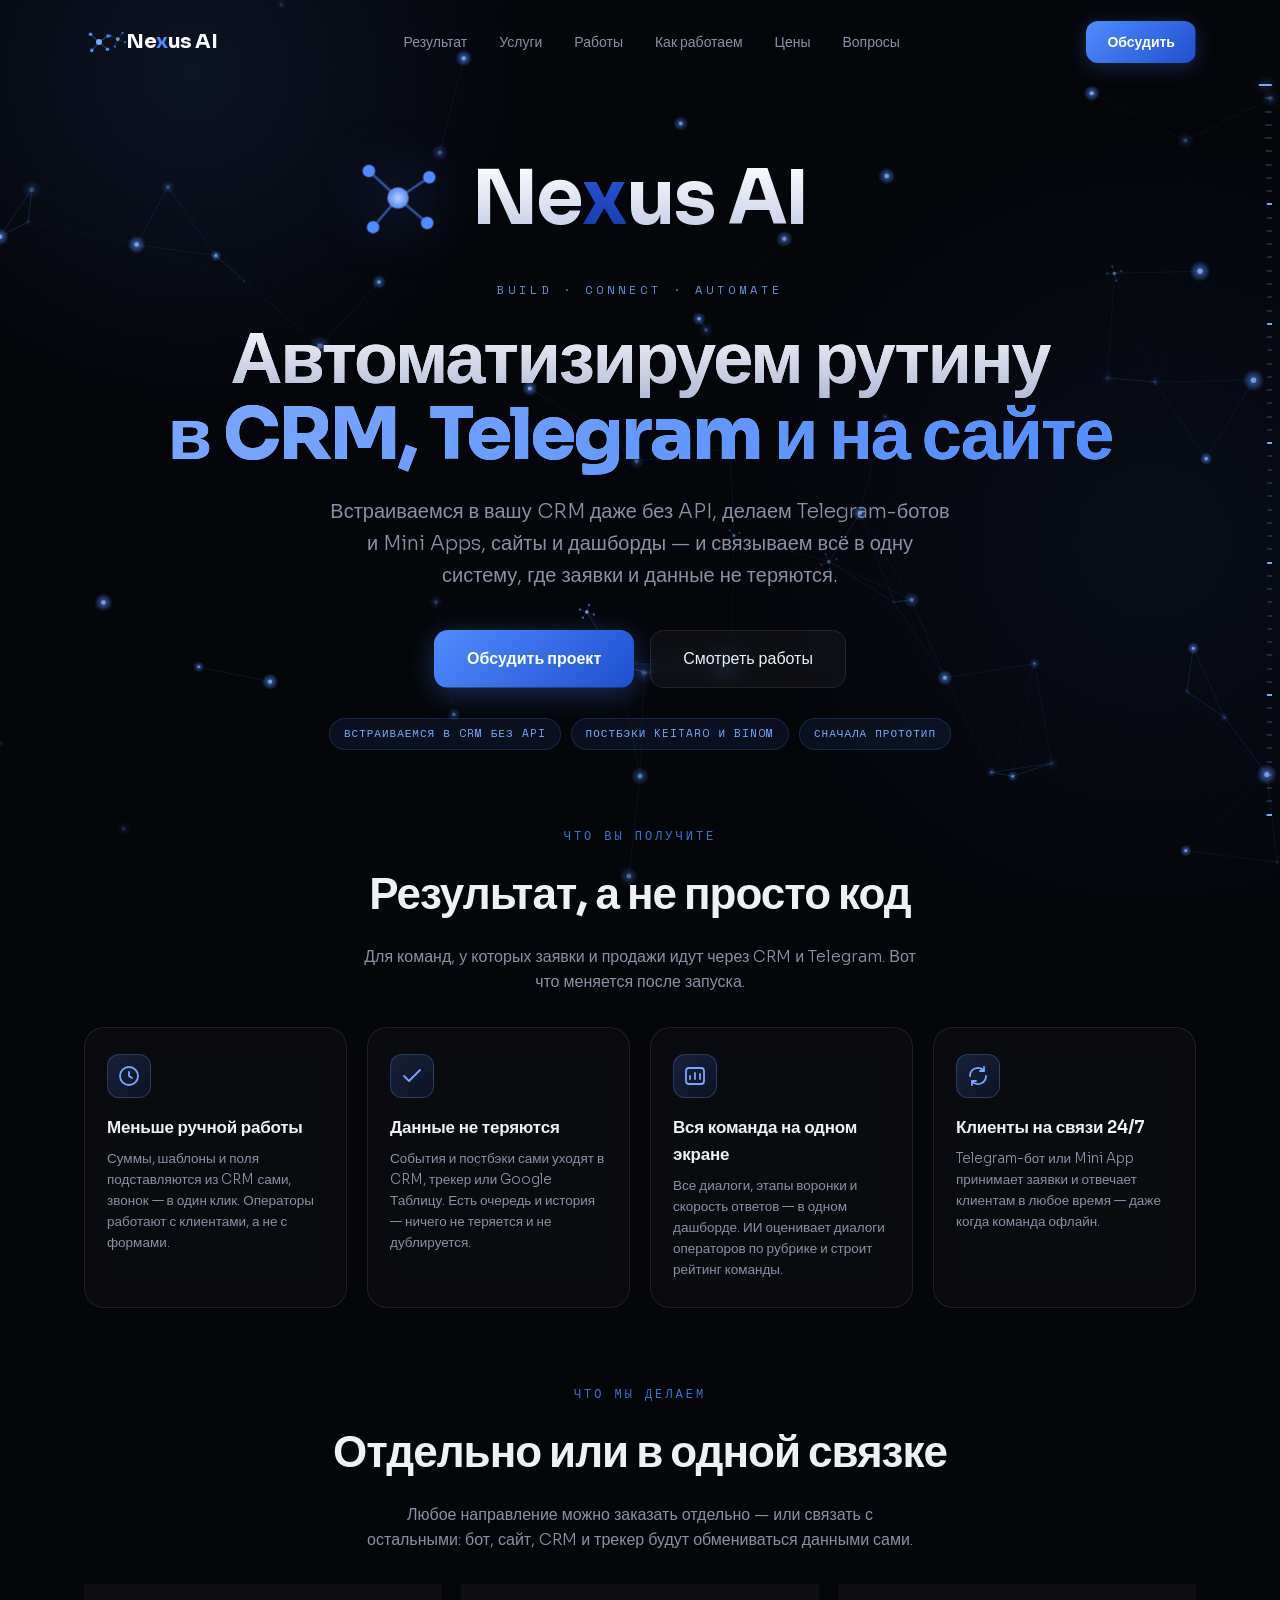
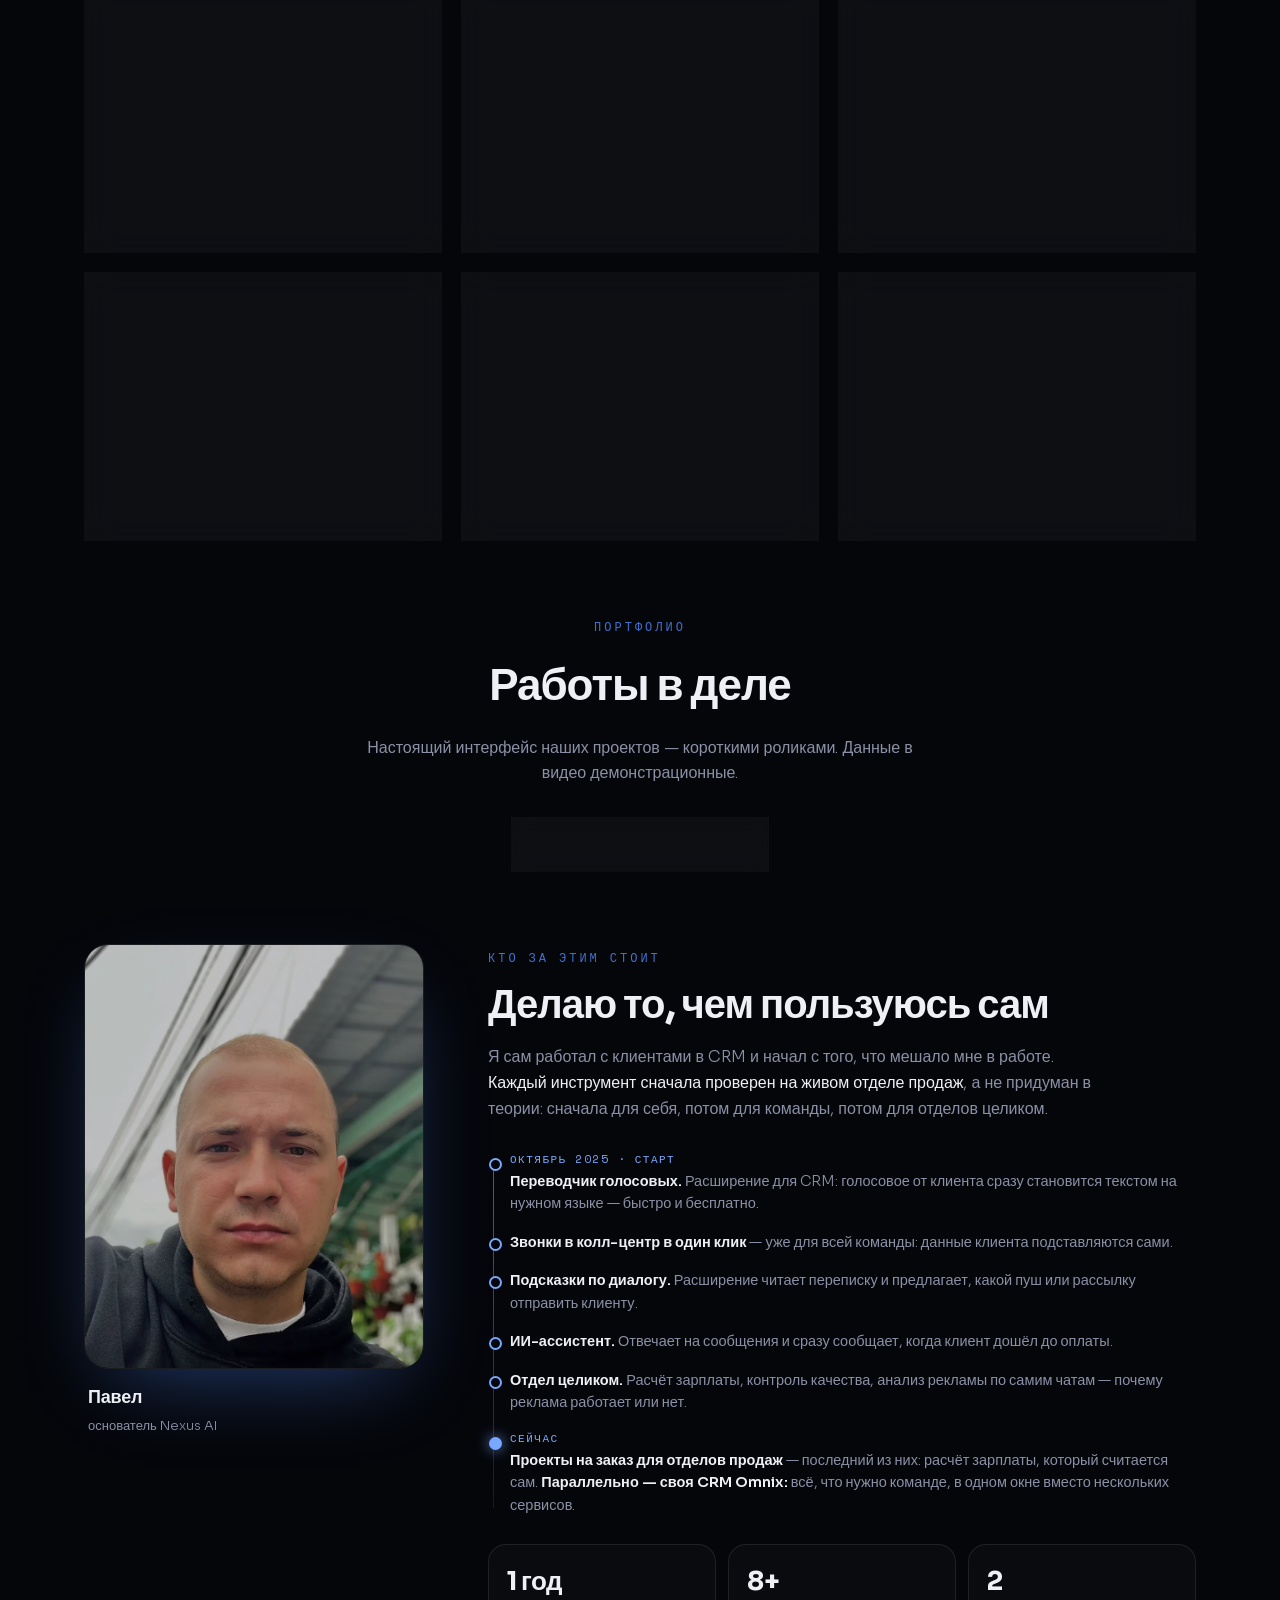
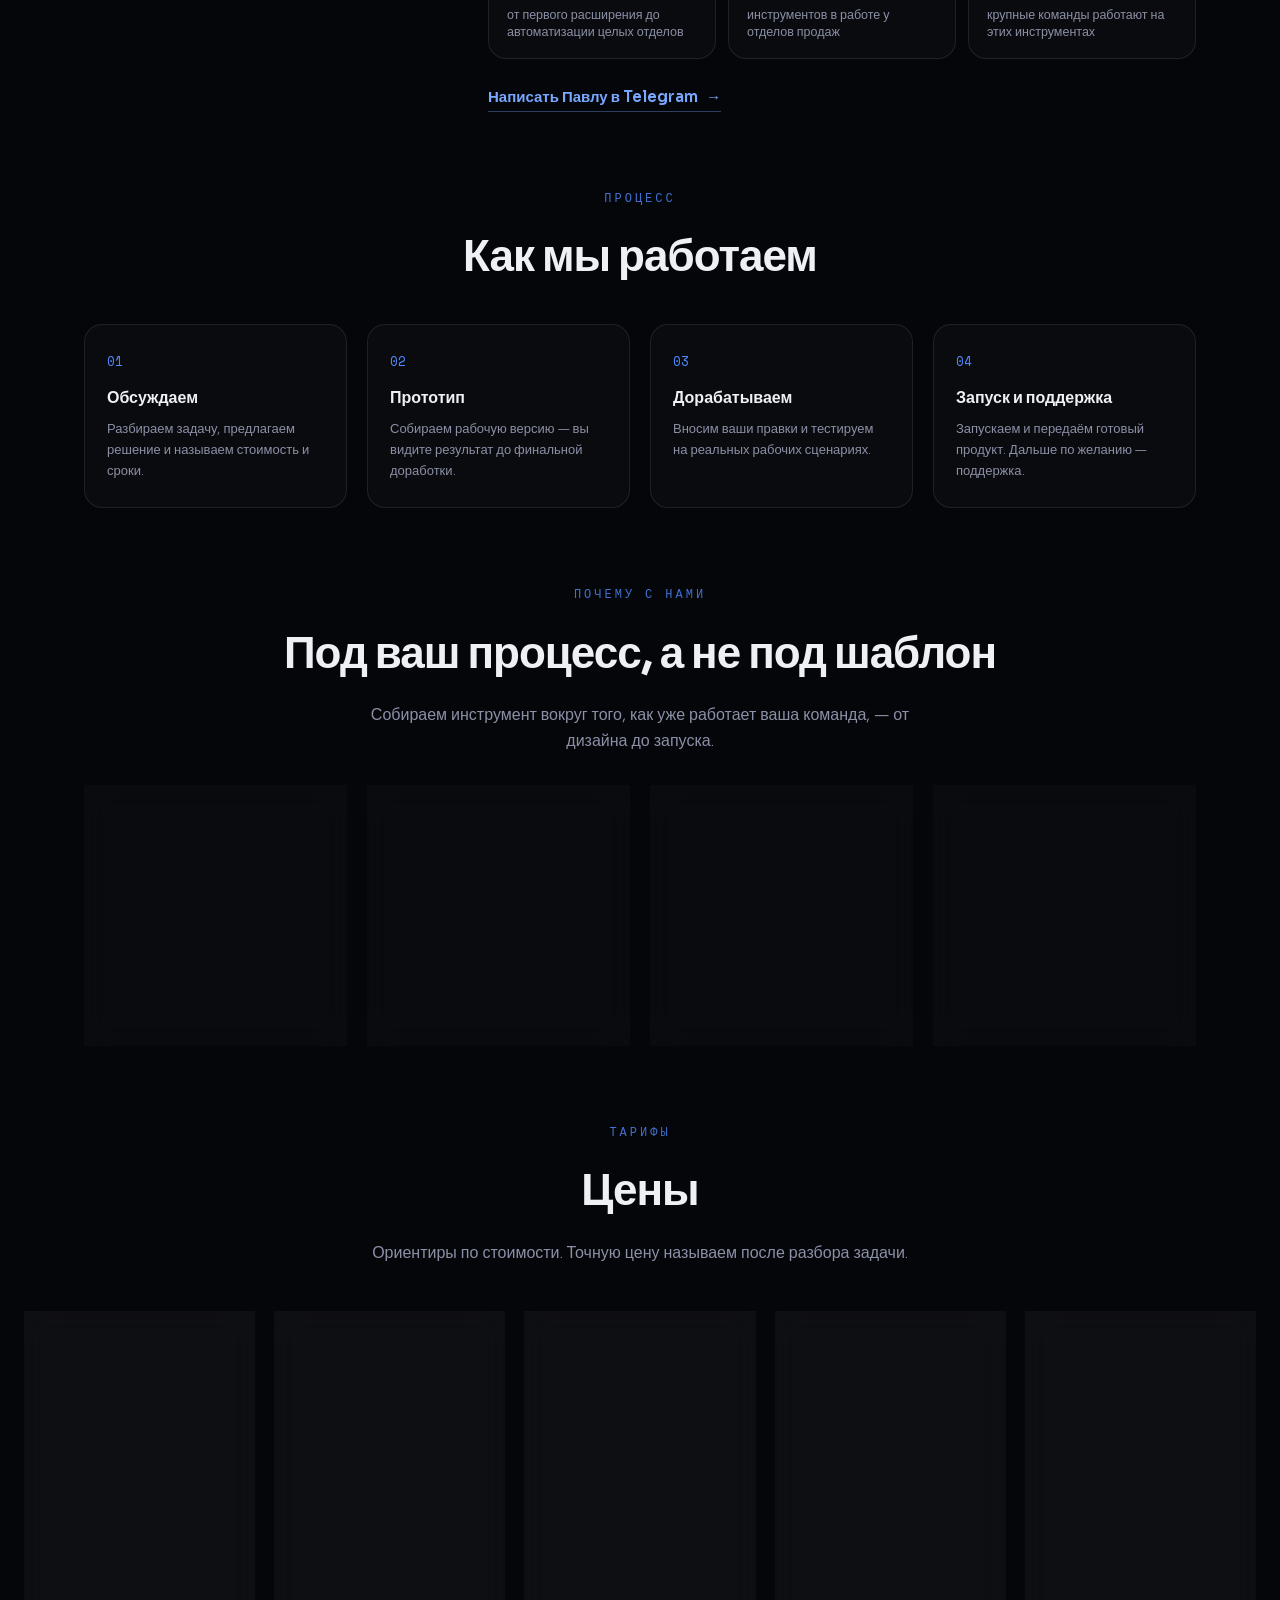
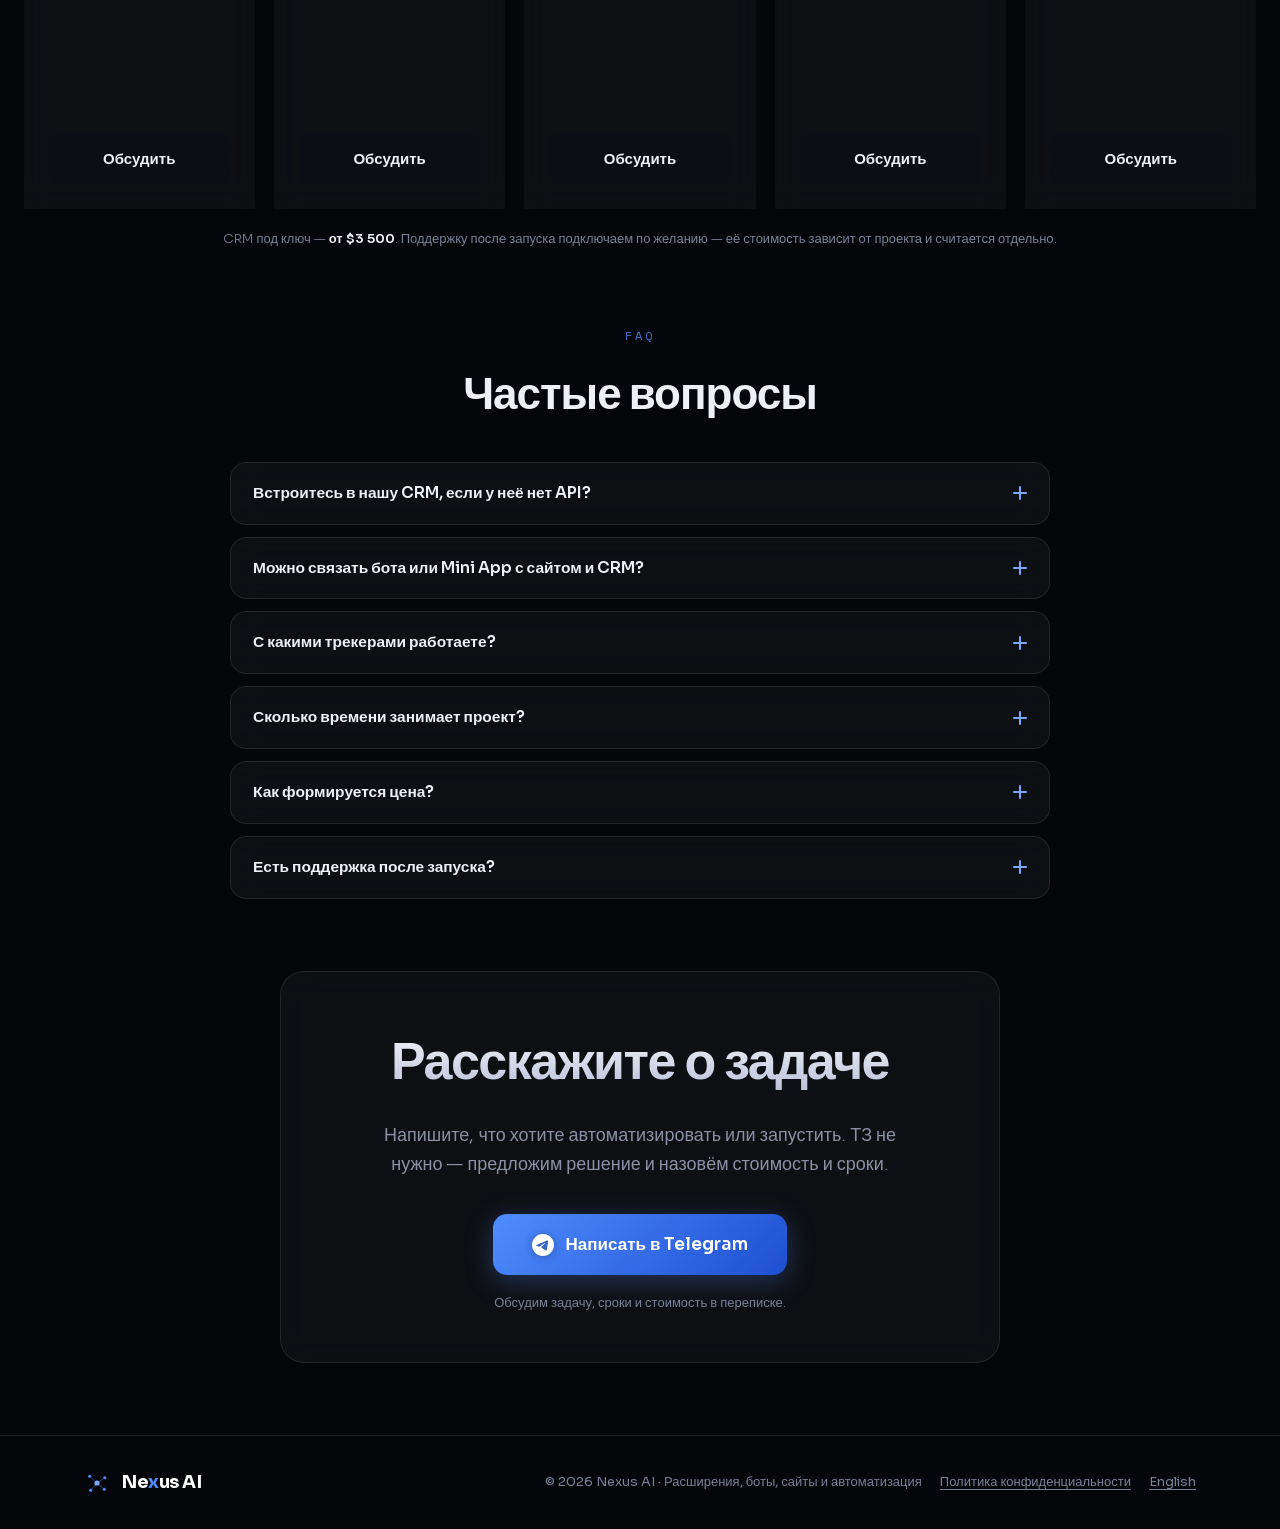
==== commit c01f2976: "about: новое фото основателя (портрет 4:5) в блоке «Кто за этим стоит» — RU и EN" ====
--- a/index.html
+++ b/index.html
@@ -1046,7 +1046,7 @@
   <div class="container">
     <div class="about">
       <figure class="about-photo reveal">
-        <img src="/assets/img/pavel-work.webp" width="760" height="950" alt="Павел за работой" loading="lazy" decoding="async">
+        <img src="/assets/img/pavel-photo.webp" width="760" height="950" alt="Павел, основатель Nexus AI" loading="lazy" decoding="async">
         <figcaption><b>Павел</b><span>основатель Nexus AI</span></figcaption>
       </figure>
       <div class="about-body reveal">
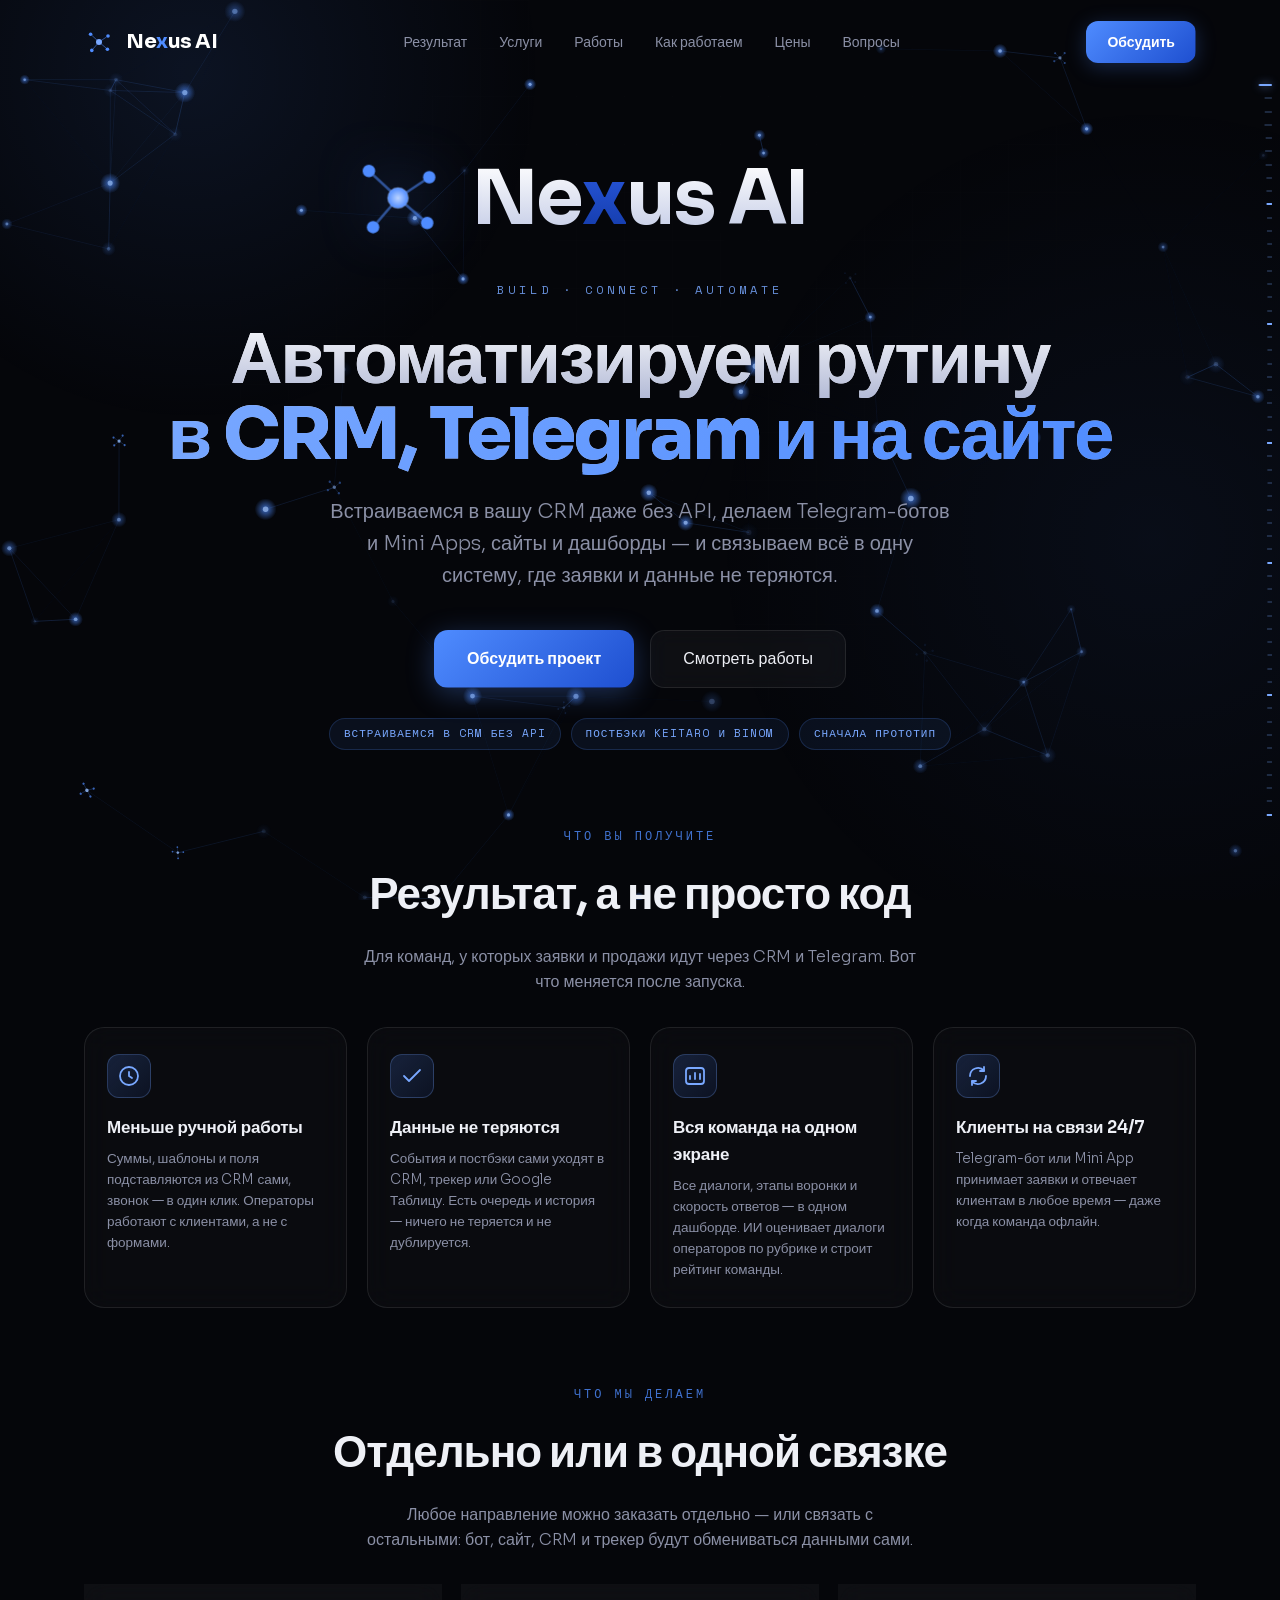
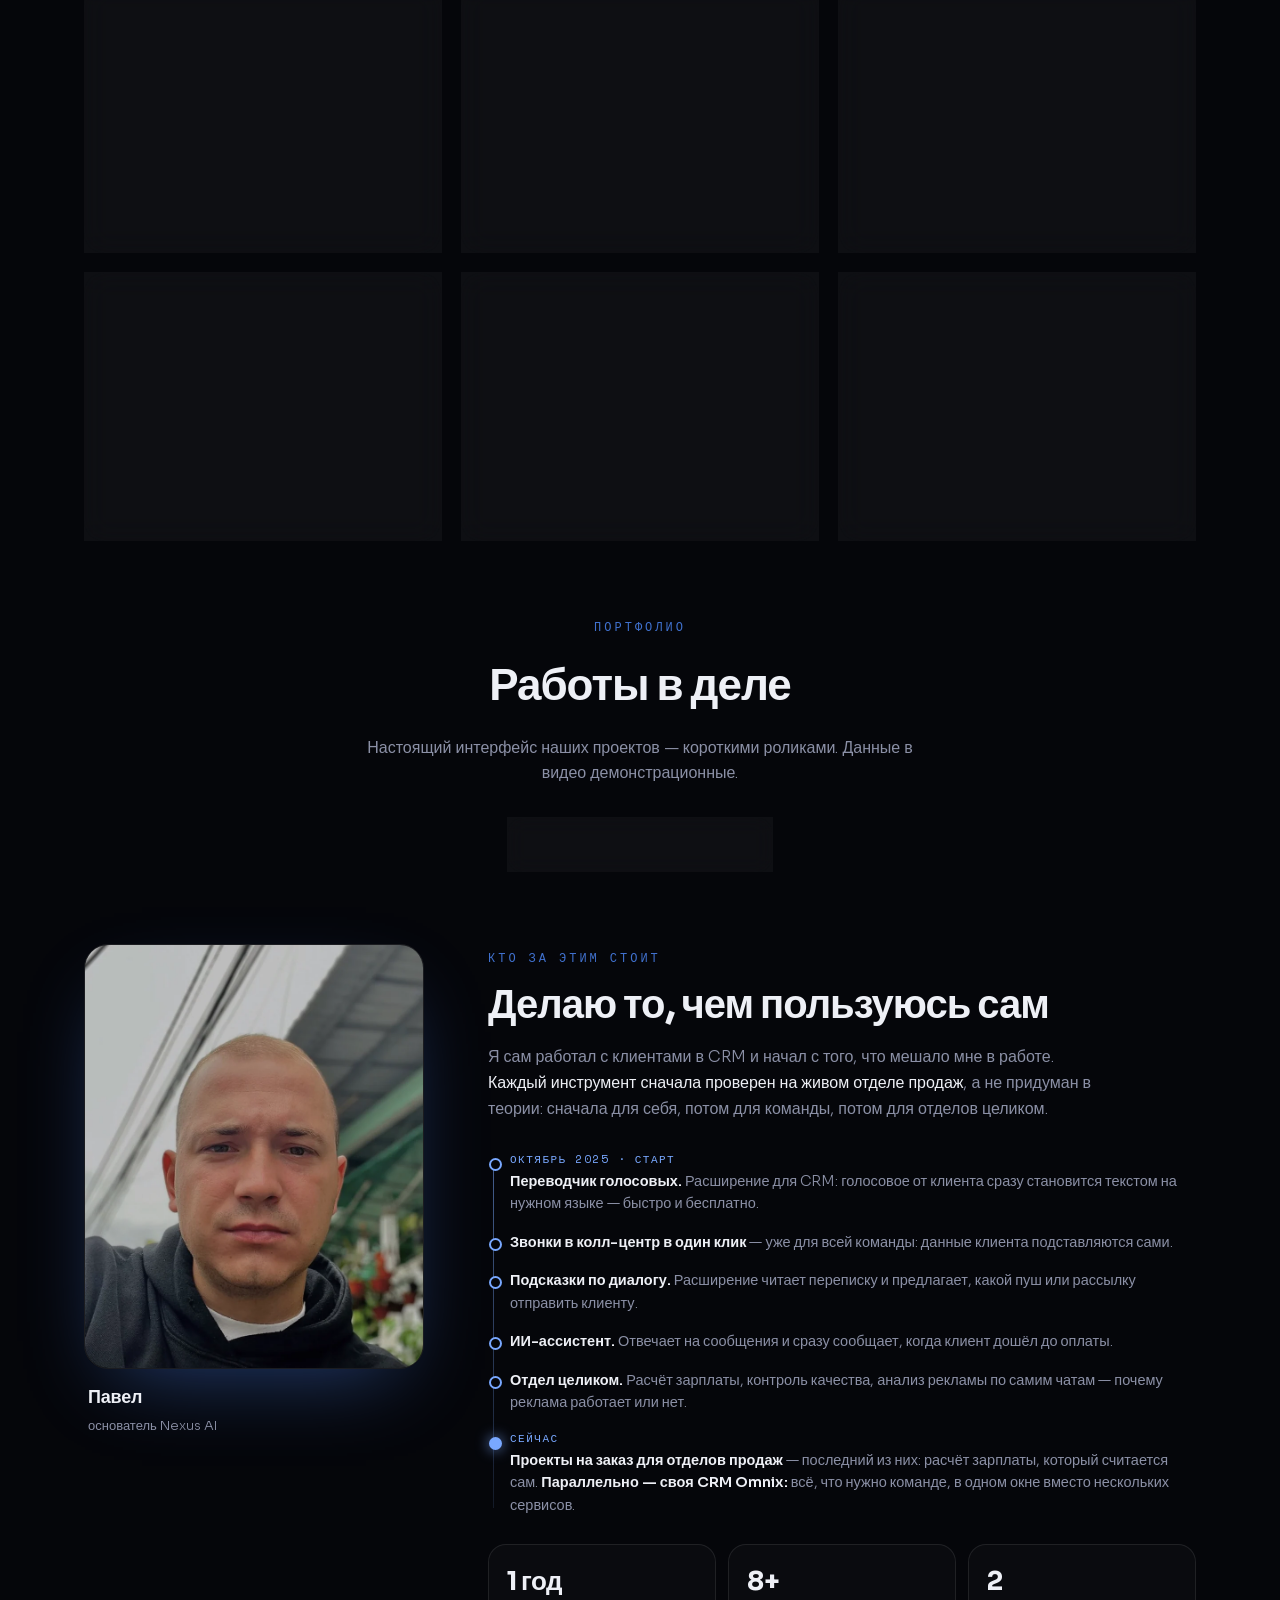
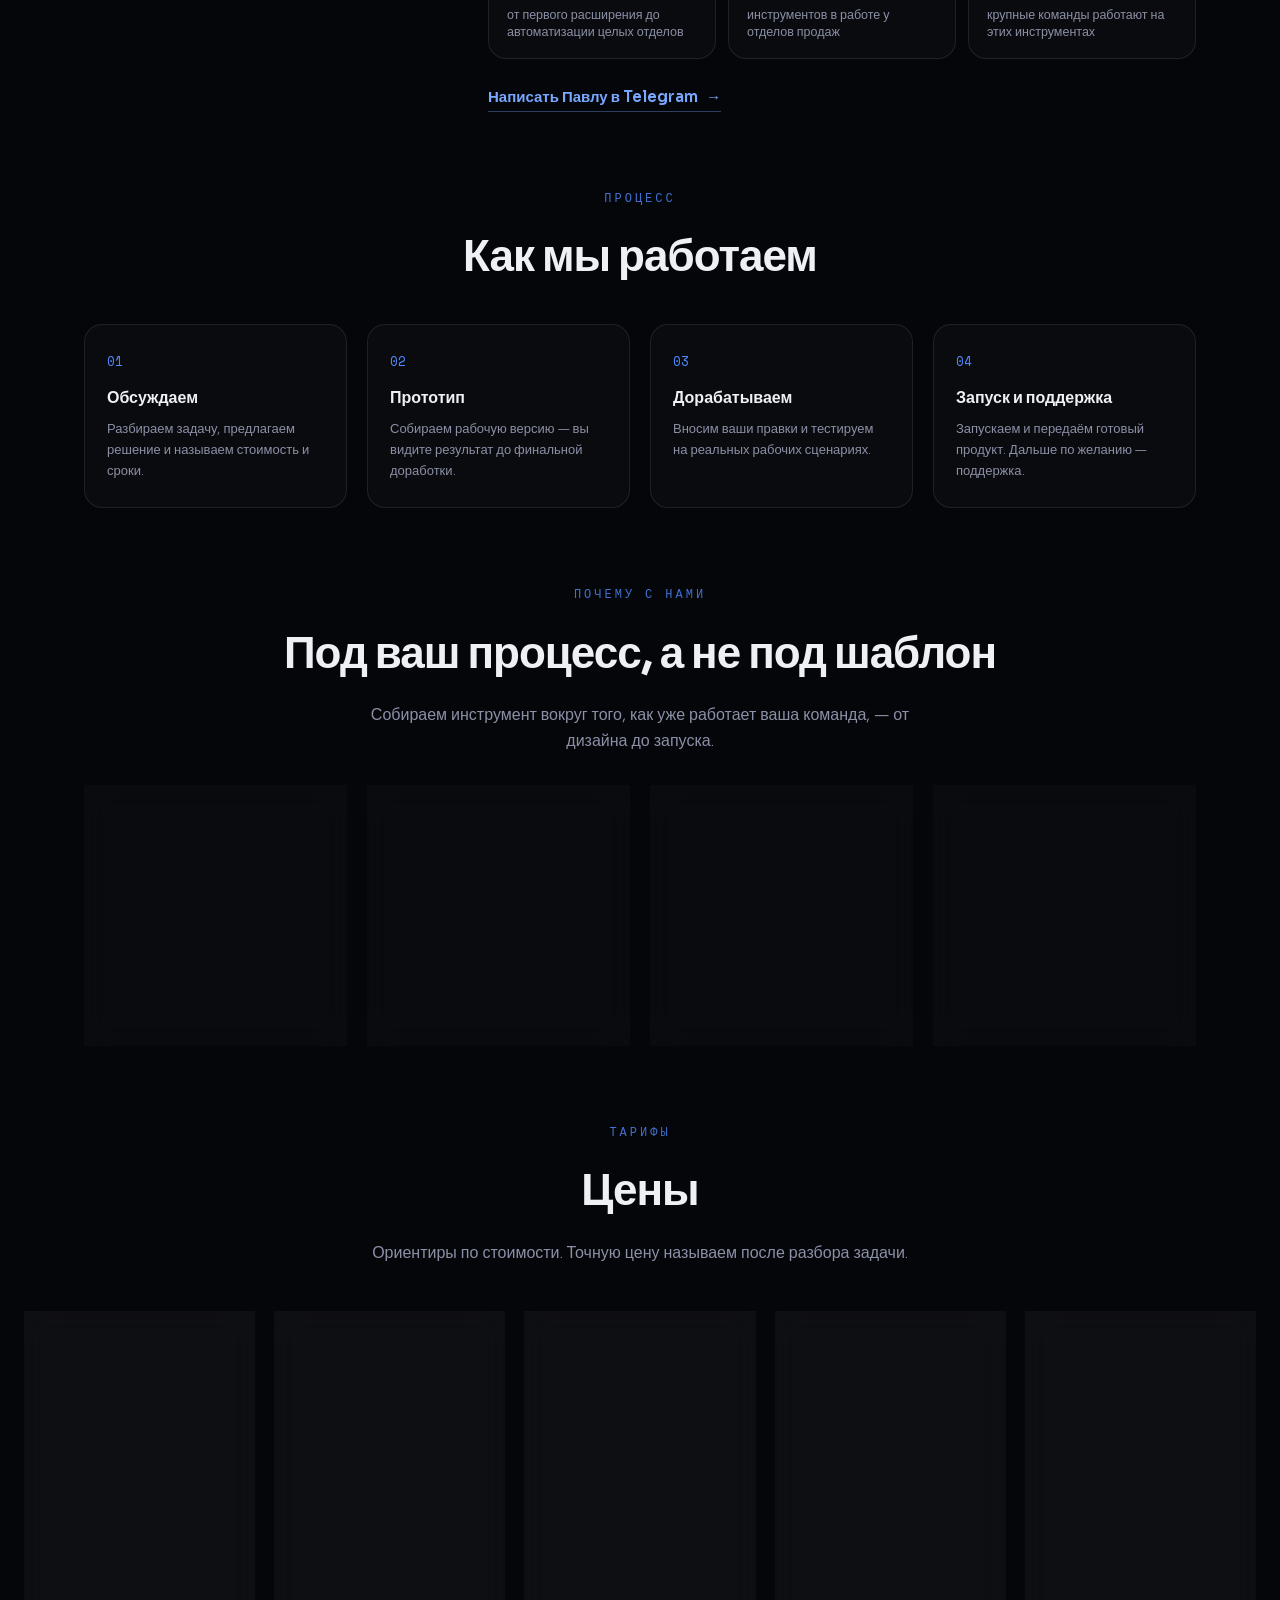
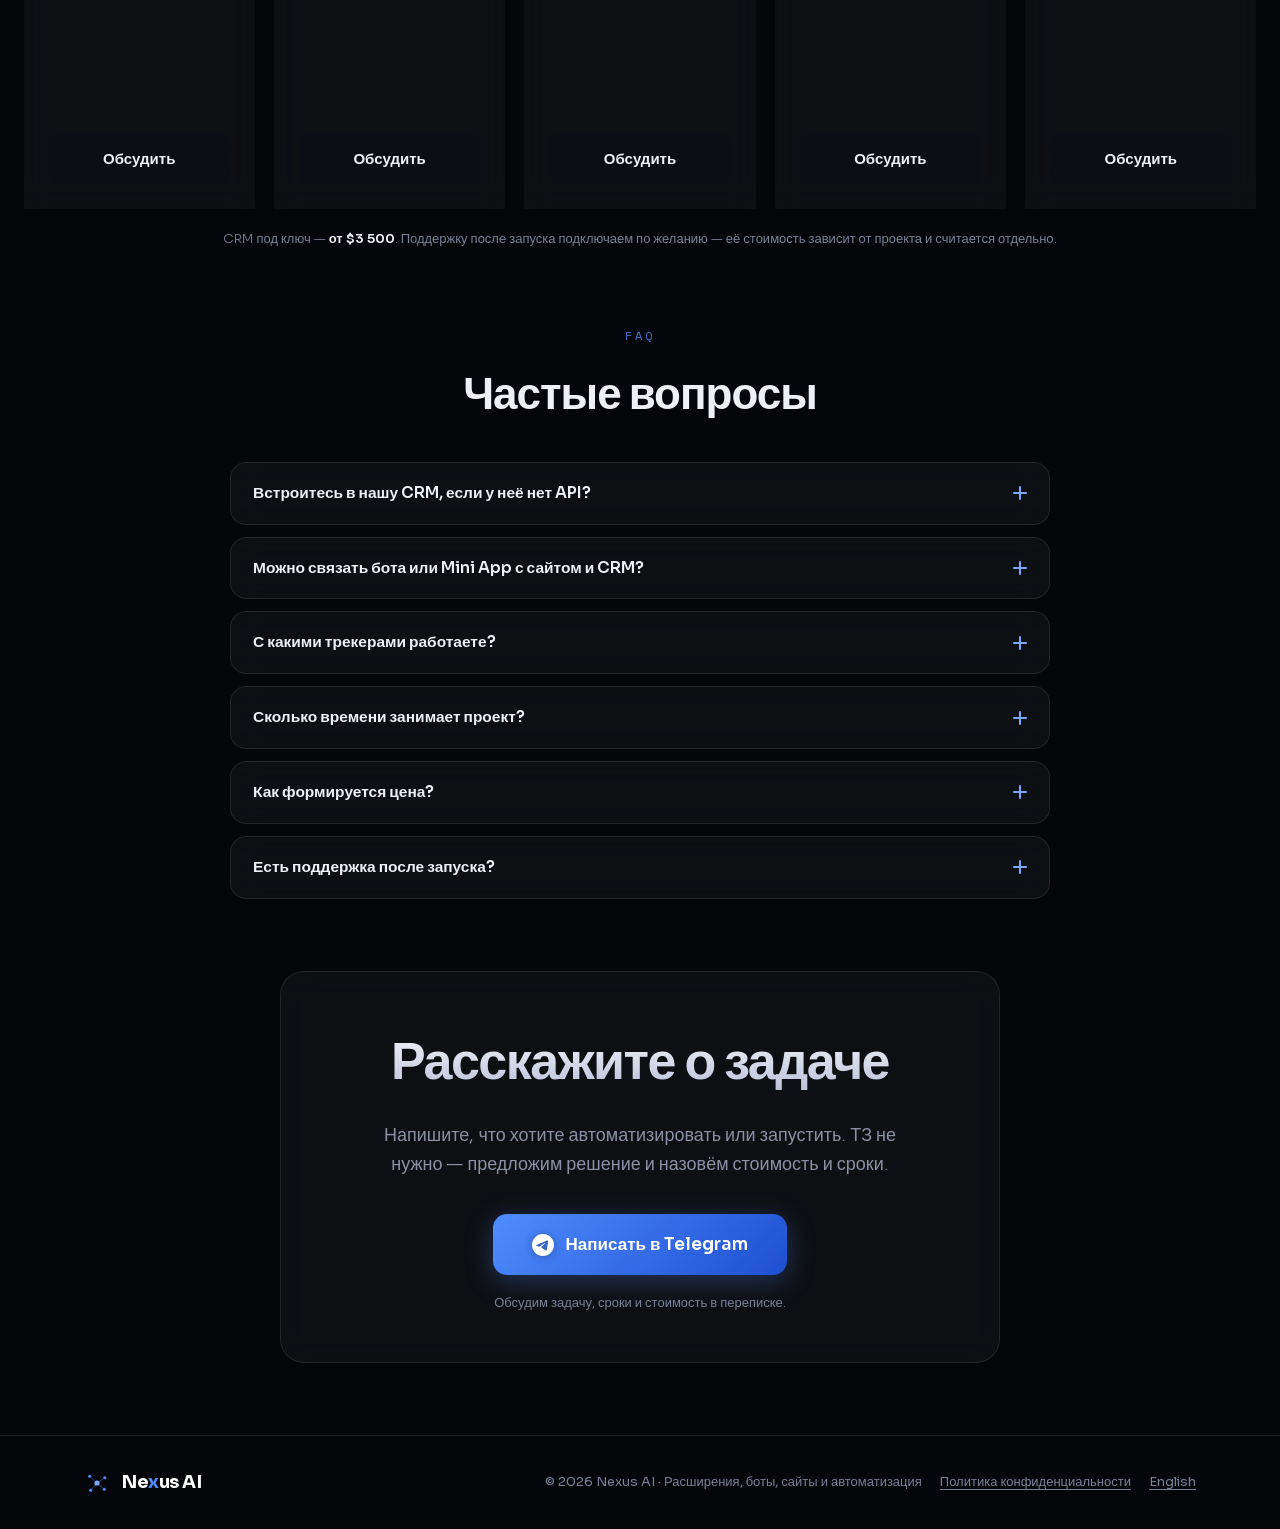
==== commit 343ccc5a: "feat: работы 10 «Сайт юридической фирмы» (концепт, без названия фирмы) и 11 «Учёт доходов NUMMO» (Te" ====
--- a/index.html
+++ b/index.html
@@ -1035,6 +1035,67 @@
         <a href="https://t.me/Ppasha69" target="_blank" rel="noopener" class="work-cta" data-track="work_verdikt">Хочу такую площадку <span aria-hidden="true">→</span></a>
       </div>
     </article>
+
+    <article class="work work--rev">
+      <div class="work-media">
+        <video class="work-video" data-v="lawyer" data-sound="1" muted playsinline preload="none" poster="assets/video/lawyer-film-poster.webp" aria-label="Ролик о сайте юридической фирмы">
+          <source src="assets/video/lawyer-film.mp4" type="video/mp4">
+        </video>
+        <button class="work-sound" type="button" aria-label="Выключить звук" aria-pressed="true"><svg class="ws-off" width="16" height="16" viewBox="0 0 24 24" fill="none" stroke="currentColor" stroke-width="2" stroke-linecap="round" stroke-linejoin="round" aria-hidden="true"><path d="M11 5 6 9H2v6h4l5 4V5z"/><path d="m23 9-6 6M17 9l6 6"/></svg><svg class="ws-on" width="16" height="16" viewBox="0 0 24 24" fill="none" stroke="currentColor" stroke-width="2" stroke-linecap="round" stroke-linejoin="round" aria-hidden="true"><path d="M11 5 6 9H2v6h4l5 4V5z"/><path d="M15.5 8.5a5 5 0 0 1 0 7M19 5a10 10 0 0 1 0 14"/></svg><span class="ws-t">Звук включён</span></button>
+        <button class="work-play" type="button" aria-label="Воспроизвести видео">
+          <svg width="22" height="22" viewBox="0 0 24 24" fill="currentColor" aria-hidden="true"><path d="M8 5.5v13a1 1 0 0 0 1.5.86l10.5-6.5a1 1 0 0 0 0-1.72L9.5 4.64A1 1 0 0 0 8 5.5z"/></svg>
+        </button>
+        <button class="work-full" type="button" aria-label="Смотреть на весь экран" title="На весь экран">
+          <svg width="16" height="16" viewBox="0 0 24 24" fill="none" stroke="currentColor" stroke-width="2" stroke-linecap="round" stroke-linejoin="round" aria-hidden="true"><path d="M8 3H5a2 2 0 0 0-2 2v3M16 3h3a2 2 0 0 1 2 2v3M8 21H5a2 2 0 0 1-2-2v-3M16 21h3a2 2 0 0 0 2-2v-3"/></svg>
+        </button>
+        <div class="work-progress" aria-hidden="true"><i></i></div>
+      </div>
+
+      <div class="work-cap">
+        <div class="work-kicker"><span class="work-num">10</span>Многостраничный сайт · Великобритания<span class="work-status">Концепт</span></div>
+        <h3 class="work-title">Сайт <span class="accent">юридической фирмы</span></h3>
+        <p class="work-task"><b>Задача:</b> Показать британской фирме солиситоров, каким может быть их сайт: сейчас 66 услуг спрятаны в выпадающем меню, цен не видно, а человеку после ареста или обыска нужно сразу понять, что делать.</p>
+        <p class="work-lead">Концепт-редизайн на английском: 23 страницы, переходы без перезагрузки и стеклянная шапка, которая плавно уменьшается при прокрутке.</p>
+        <ul class="work-points">
+          <li><b>«What's happening?» на первом экране.</b> 6 ситуаций — арест, добровольный допрос, письмо из HMRC, заморозка счёта, обыск, обвинение: что делать в ближайший час и звонок в один клик.</li>
+          <li><b>Все услуги с поиском.</b> Вкладки по направлениям и поиск вместо спрятанного меню; услуга сразу подставляется в заявку.</li>
+          <li><b>По правилам регулятора.</b> Цены и описание услуг по правилам прозрачности SRA, права при общении с полицией, FAQ с ответами, куки по правилам ICO, доступность и SEO.</li>
+        </ul>
+        <div class="work-chips"><span>23 страницы</span><span>Переходы без перезагрузки</span><span>SRA · ICO</span></div>
+        <a href="https://t.me/Ppasha69" target="_blank" rel="noopener" class="work-cta" data-track="work_lawyer">Хочу такой сайт <span aria-hidden="true">→</span></a>
+      </div>
+    </article>
+
+    <article class="work">
+      <div class="work-media">
+        <video class="work-video" data-v="nummo" data-sound="1" muted playsinline preload="none" poster="assets/video/nummo-film-poster.webp" aria-label="Ролик об учёте доходов NUMMO">
+          <source src="assets/video/nummo-film.mp4" type="video/mp4">
+        </video>
+        <button class="work-sound" type="button" aria-label="Выключить звук" aria-pressed="true"><svg class="ws-off" width="16" height="16" viewBox="0 0 24 24" fill="none" stroke="currentColor" stroke-width="2" stroke-linecap="round" stroke-linejoin="round" aria-hidden="true"><path d="M11 5 6 9H2v6h4l5 4V5z"/><path d="m23 9-6 6M17 9l6 6"/></svg><svg class="ws-on" width="16" height="16" viewBox="0 0 24 24" fill="none" stroke="currentColor" stroke-width="2" stroke-linecap="round" stroke-linejoin="round" aria-hidden="true"><path d="M11 5 6 9H2v6h4l5 4V5z"/><path d="M15.5 8.5a5 5 0 0 1 0 7M19 5a10 10 0 0 1 0 14"/></svg><span class="ws-t">Звук включён</span></button>
+        <button class="work-play" type="button" aria-label="Воспроизвести видео">
+          <svg width="22" height="22" viewBox="0 0 24 24" fill="currentColor" aria-hidden="true"><path d="M8 5.5v13a1 1 0 0 0 1.5.86l10.5-6.5a1 1 0 0 0 0-1.72L9.5 4.64A1 1 0 0 0 8 5.5z"/></svg>
+        </button>
+        <button class="work-full" type="button" aria-label="Смотреть на весь экран" title="На весь экран">
+          <svg width="16" height="16" viewBox="0 0 24 24" fill="none" stroke="currentColor" stroke-width="2" stroke-linecap="round" stroke-linejoin="round" aria-hidden="true"><path d="M8 3H5a2 2 0 0 0-2 2v3M16 3h3a2 2 0 0 1 2 2v3M8 21H5a2 2 0 0 1-2-2v-3M16 21h3a2 2 0 0 0 2-2v-3"/></svg>
+        </button>
+        <div class="work-progress" aria-hidden="true"><i></i></div>
+      </div>
+
+      <div class="work-cap">
+        <div class="work-kicker"><span class="work-num">11</span>Telegram Mini App + бот</div>
+        <h3 class="work-title">Учёт доходов <span class="accent">NUMMO</span></h3>
+        <p class="work-task"><b>Задача:</b> Деньги лежат в двух местах — в банке BIDV и на криптобирже Pionex: приходы в SMS, крипта в письмах, а сколько съедают комиссии и курс, не видно нигде.</p>
+        <p class="work-lead">Личный учёт денег в одном окне: общий баланс в ₫ и USDT, обзор месяца — сколько пришло, ушло и сколько съели комиссии и курс.</p>
+        <ul class="work-points">
+          <li><b>Операции.</b> Лента по дням, поиск по названию, сумме и ref; карточка операции с комиссией, курсом и связанным переводом.</li>
+          <li><b>Разбор.</b> Очередь непонятных операций с подсказкой категории от ИИ; подтверждённое запоминается правилом.</li>
+          <li><b>Потери.</b> Комиссии, выводы Pionex → BIDV по курсу против рынка и самые дорогие операции.</li>
+        </ul>
+        <div class="work-chips"><span>Telegram Mini App</span><span>Приложение на экране «Домой»</span><span>Бот присылает отчёт</span></div>
+        <a href="https://t.me/Ppasha69" target="_blank" rel="noopener" class="work-cta" data-track="work_nummo">Хочу такой учёт <span aria-hidden="true">→</span></a>
+      </div>
+    </article>
+
       </div>
     </div>
 
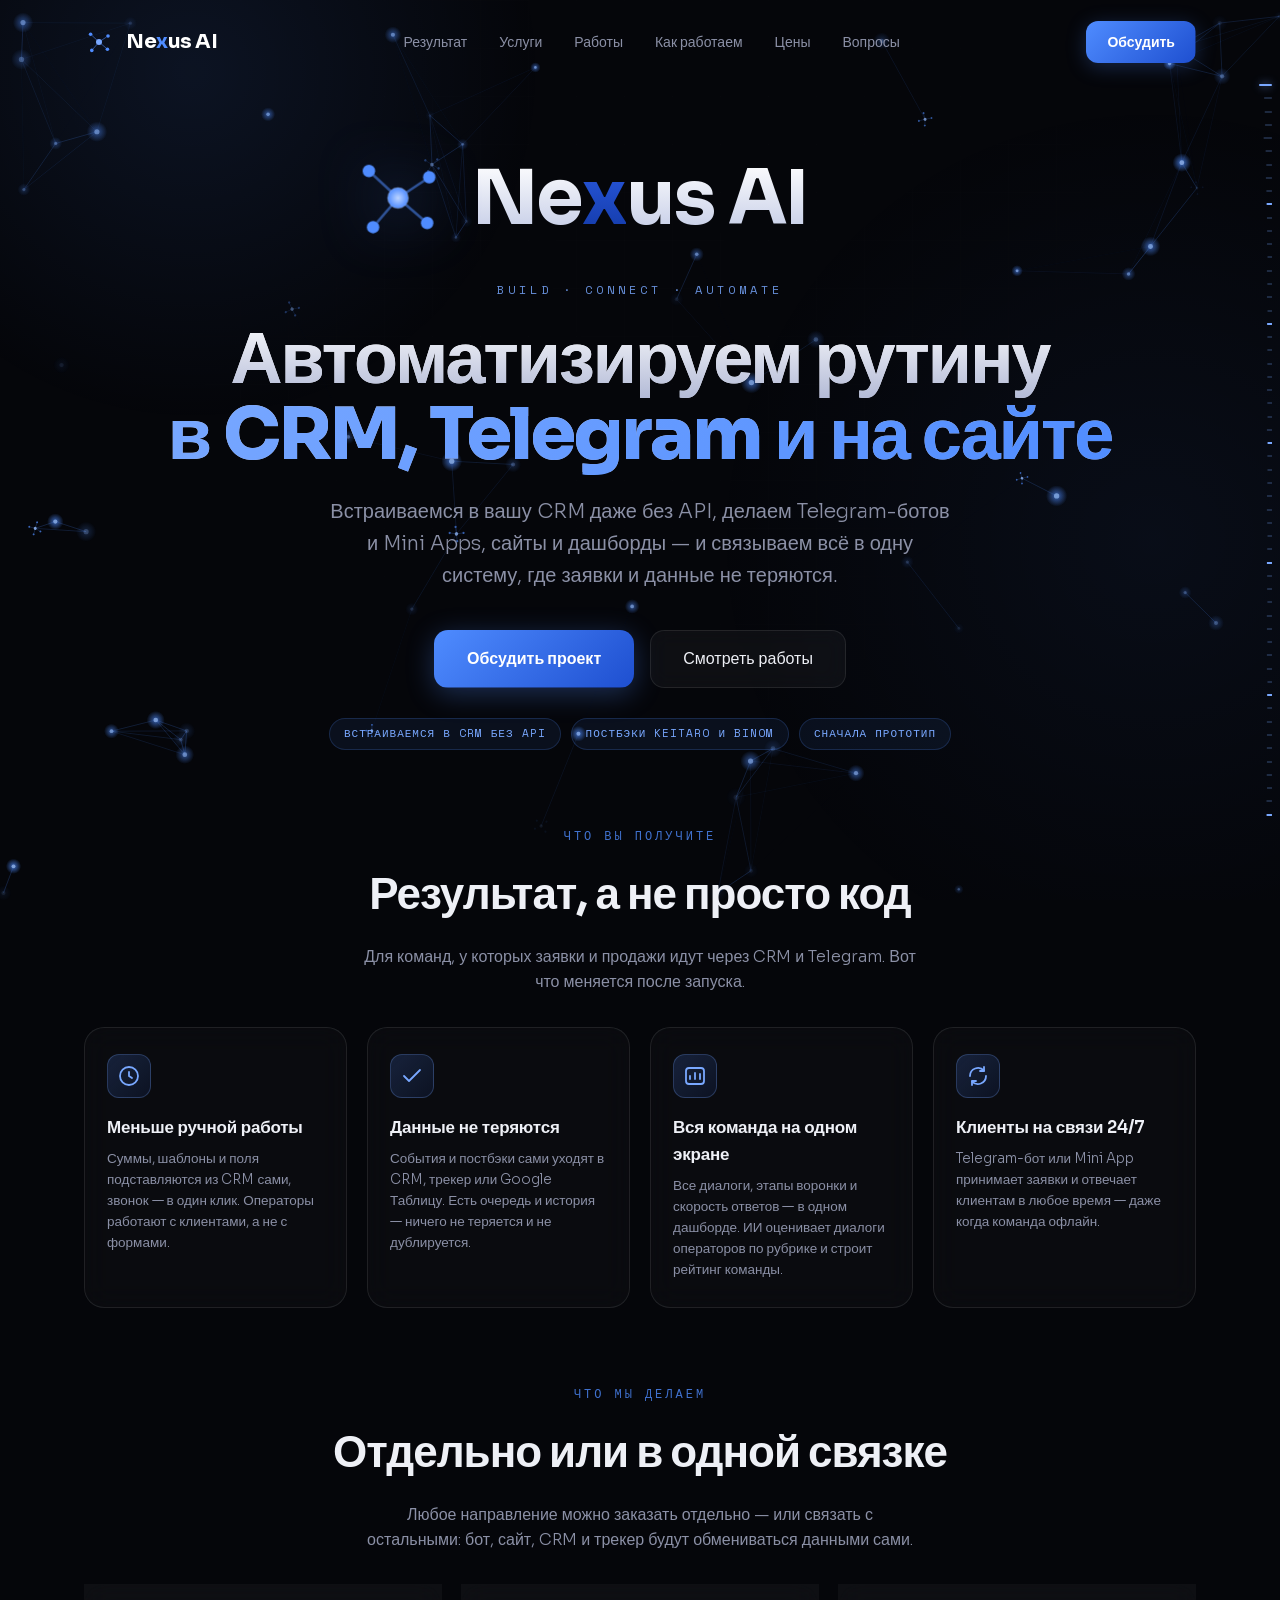
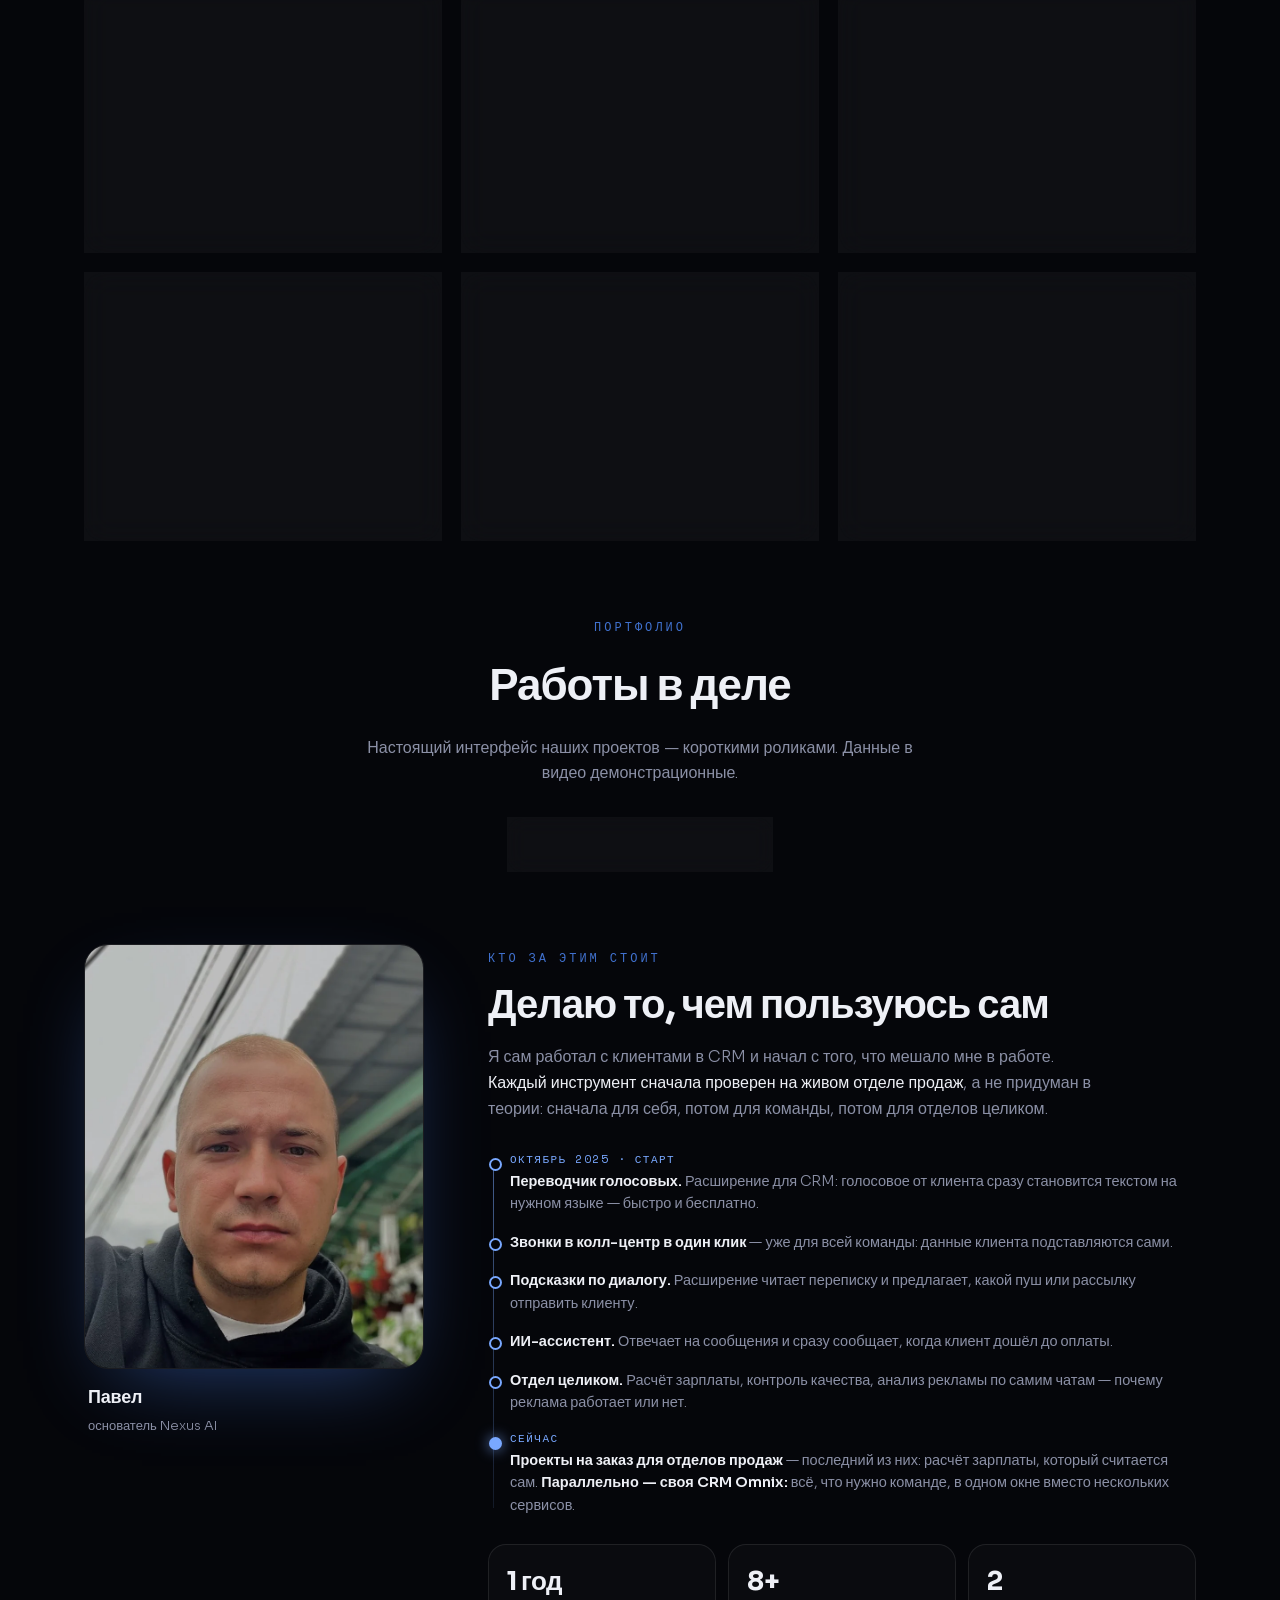
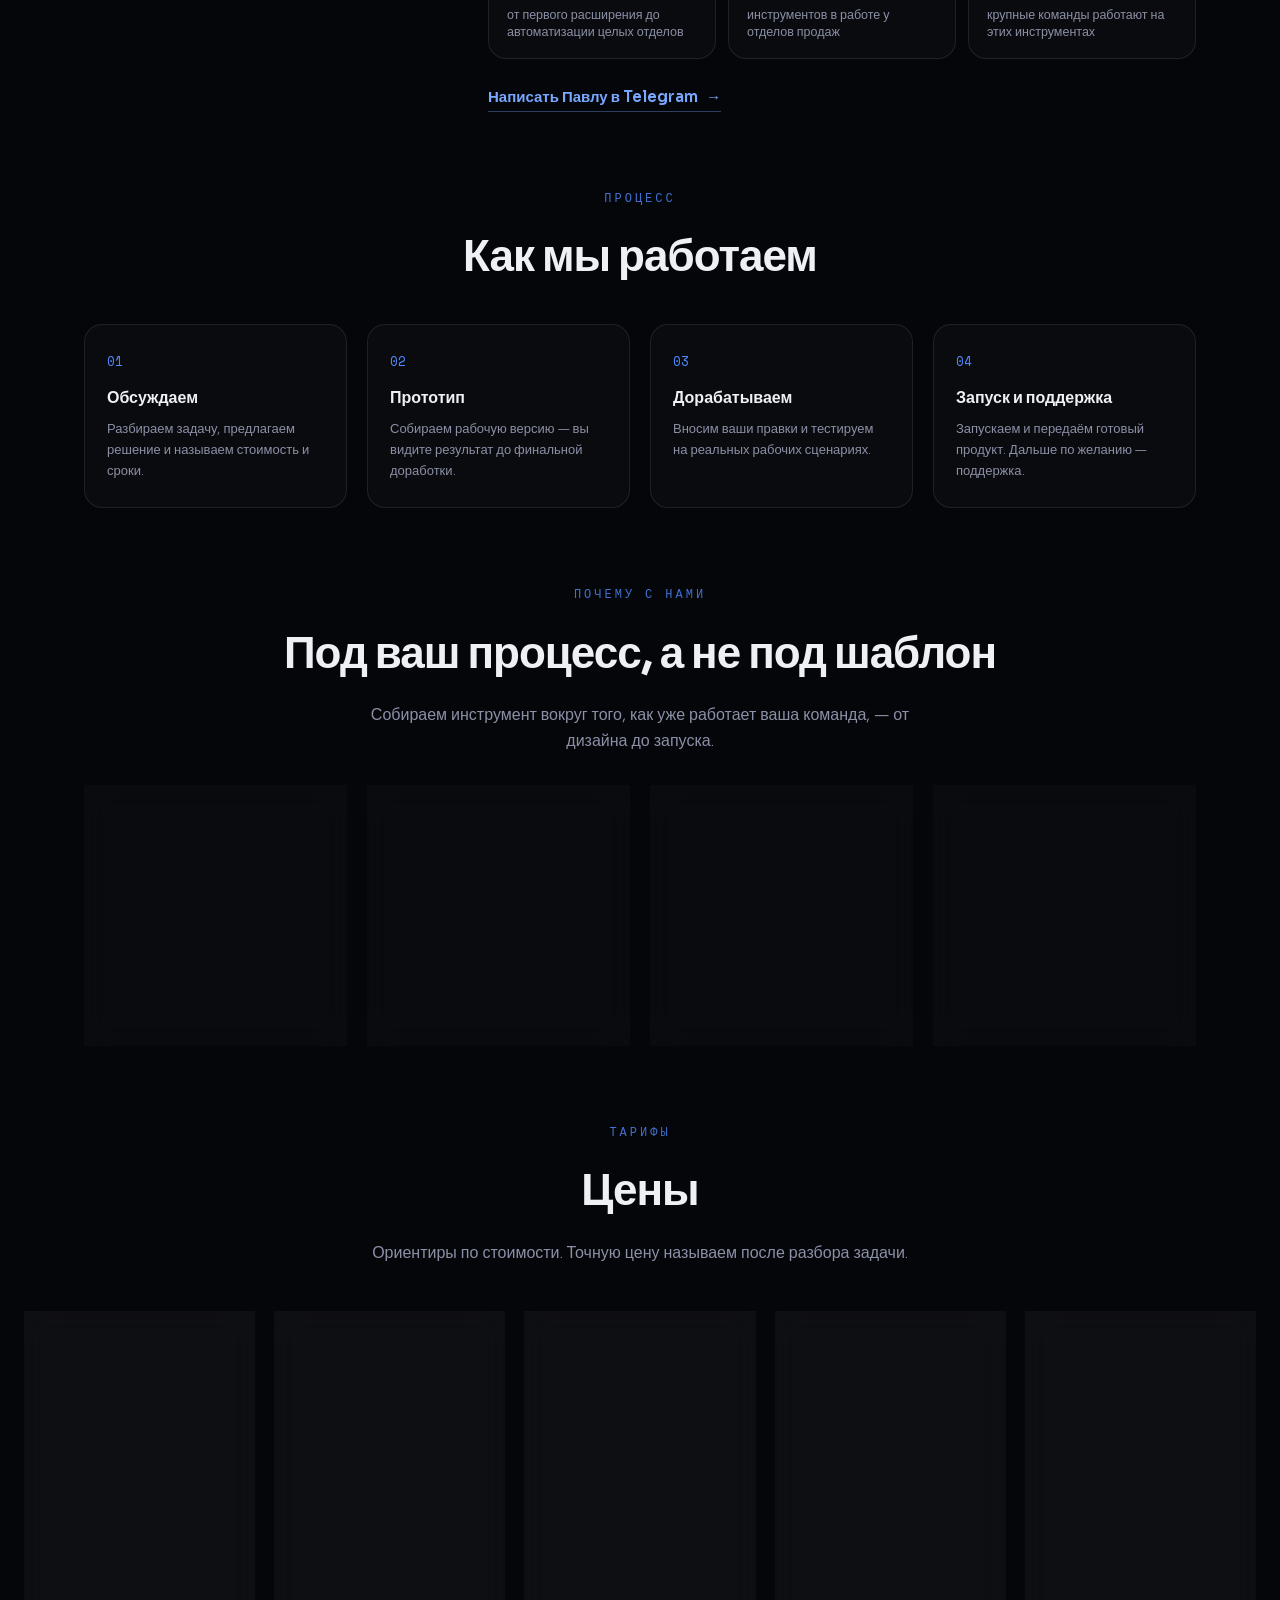
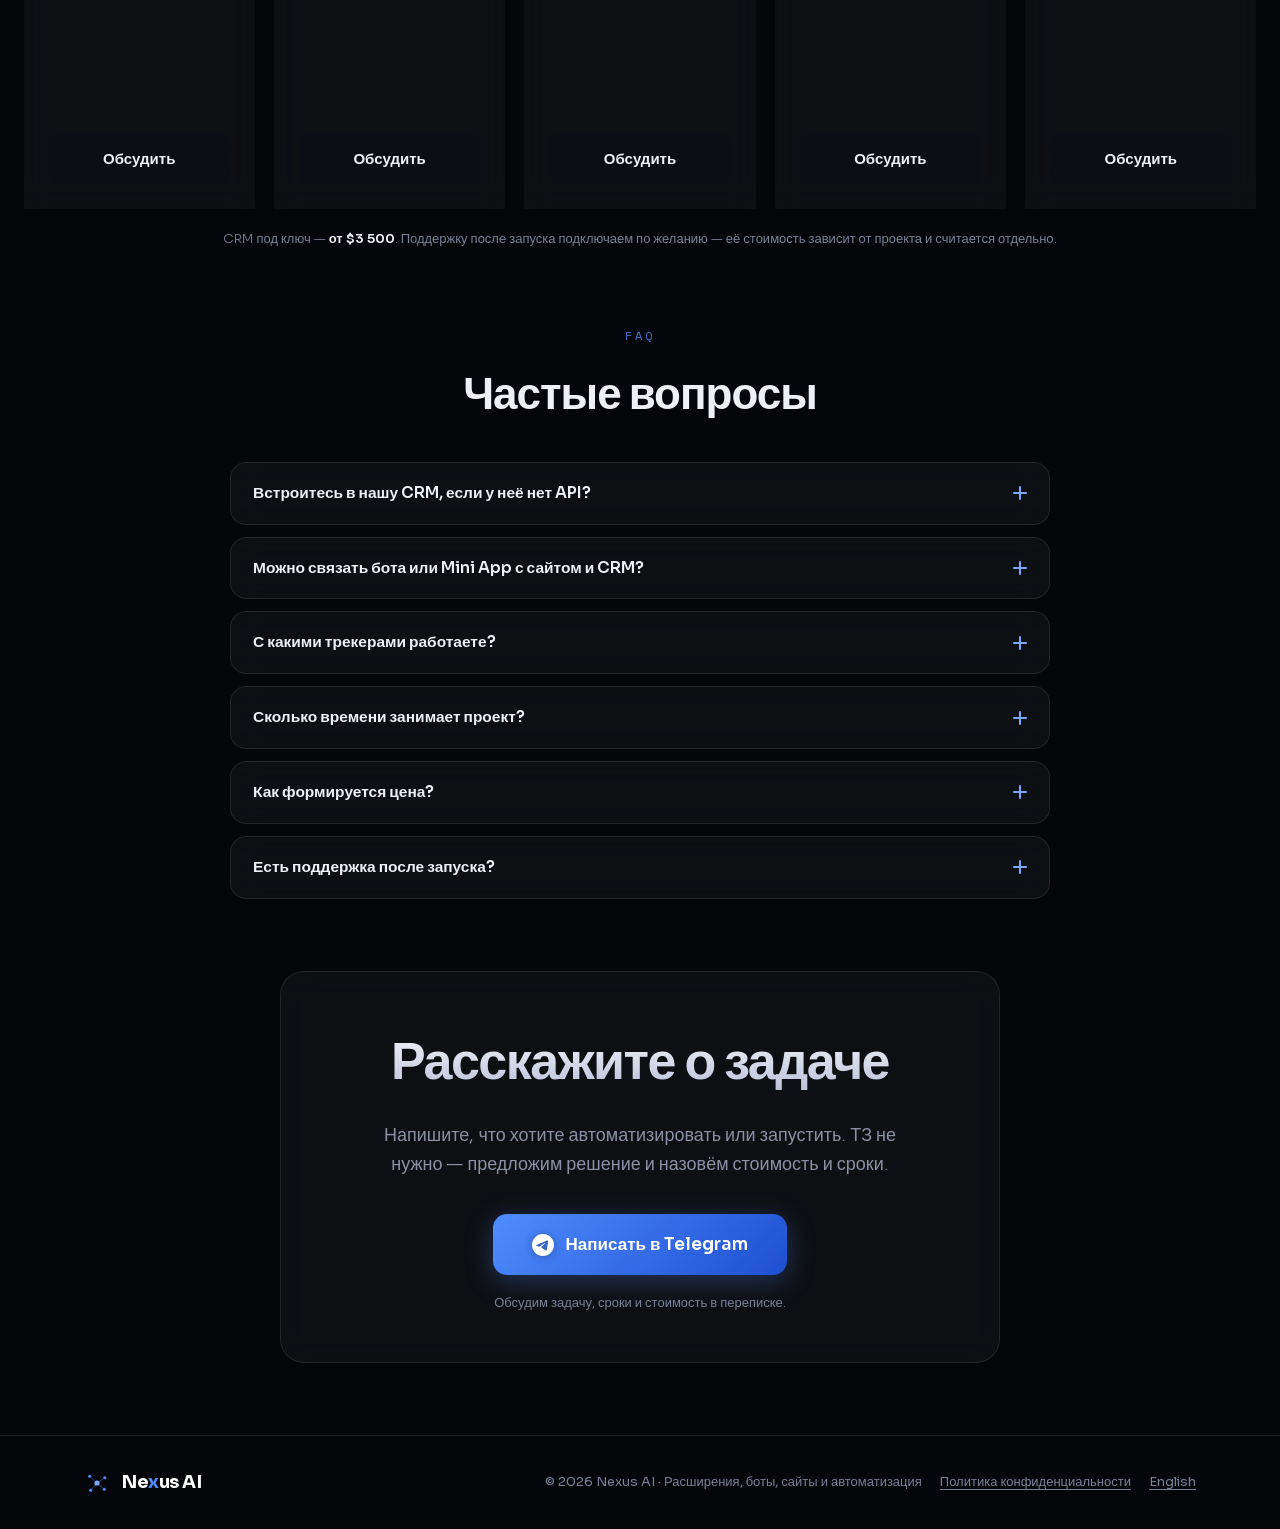
==== commit ca04eab1: "Работы 12–13 (EN 09–10): «Карта системы» и «Базы» — ролики RU/EN, подписи в статистике, в резюме 13 " ====
--- a/index.html
+++ b/index.html
@@ -1093,6 +1093,66 @@
         </ul>
         <div class="work-chips"><span>Telegram Mini App</span><span>Приложение на экране «Домой»</span><span>Бот присылает отчёт</span></div>
         <a href="https://t.me/Ppasha69" target="_blank" rel="noopener" class="work-cta" data-track="work_nummo">Хочу такой учёт <span aria-hidden="true">→</span></a>
+      </div>
+    </article>
+
+    <article class="work work--rev">
+      <div class="work-media">
+        <video class="work-video" data-v="karta" data-sound="1" muted playsinline preload="none" poster="assets/video/karta-film-poster.webp" aria-label="Ролик о карте системы">
+          <source src="assets/video/karta-film.mp4" type="video/mp4">
+        </video>
+        <button class="work-sound" type="button" aria-label="Выключить звук" aria-pressed="true"><svg class="ws-off" width="16" height="16" viewBox="0 0 24 24" fill="none" stroke="currentColor" stroke-width="2" stroke-linecap="round" stroke-linejoin="round" aria-hidden="true"><path d="M11 5 6 9H2v6h4l5 4V5z"/><path d="m23 9-6 6M17 9l6 6"/></svg><svg class="ws-on" width="16" height="16" viewBox="0 0 24 24" fill="none" stroke="currentColor" stroke-width="2" stroke-linecap="round" stroke-linejoin="round" aria-hidden="true"><path d="M11 5 6 9H2v6h4l5 4V5z"/><path d="M15.5 8.5a5 5 0 0 1 0 7M19 5a10 10 0 0 1 0 14"/></svg><span class="ws-t">Звук включён</span></button>
+        <button class="work-play" type="button" aria-label="Воспроизвести видео">
+          <svg width="22" height="22" viewBox="0 0 24 24" fill="currentColor" aria-hidden="true"><path d="M8 5.5v13a1 1 0 0 0 1.5.86l10.5-6.5a1 1 0 0 0 0-1.72L9.5 4.64A1 1 0 0 0 8 5.5z"/></svg>
+        </button>
+        <button class="work-full" type="button" aria-label="Смотреть на весь экран" title="На весь экран">
+          <svg width="16" height="16" viewBox="0 0 24 24" fill="none" stroke="currentColor" stroke-width="2" stroke-linecap="round" stroke-linejoin="round" aria-hidden="true"><path d="M8 3H5a2 2 0 0 0-2 2v3M16 3h3a2 2 0 0 1 2 2v3M8 21H5a2 2 0 0 1-2-2v-3M16 21h3a2 2 0 0 0 2-2v-3"/></svg>
+        </button>
+        <div class="work-progress" aria-hidden="true"><i></i></div>
+      </div>
+
+      <div class="work-cap">
+        <div class="work-kicker"><span class="work-num">12</span>Внутренний дашборд инфраструктуры</div>
+        <h3 class="work-title">Карта <span class="accent">системы</span></h3>
+        <p class="work-task"><b>Задача:</b> Серверы, базы, переезд и расходы разбросаны по панелям хостингов и заметкам: чтобы ответить, где лежат данные и сколько мы платим, нужно открыть пять мест.</p>
+        <p class="work-lead">Вся инфраструктура на одной странице: шесть разделов без перезагрузки, вход по PIN или паролю, светлая и тёмная тема, работает на телефоне.</p>
+        <ul class="work-points">
+          <li><b>Серверы и базы.</b> Ядра, память и диск с прогнозом места; размер и рост каждой базы.</li>
+          <li><b>Переезд по шагам.</b> Линия шагов со статусами — что уже переехало, что в работе и что дальше.</li>
+          <li><b>Расходы и сайты.</b> Сколько платим «было → станет» по каждому сервису и все сайты с тем, кому они открыты.</li>
+        </ul>
+        <div class="work-chips"><span>6 разделов</span><span>Вход по PIN</span><span>Телефон и ПК</span></div>
+        <a href="https://t.me/Ppasha69" target="_blank" rel="noopener" class="work-cta" data-track="work_karta">Хочу такую карту <span aria-hidden="true">→</span></a>
+      </div>
+    </article>
+
+    <article class="work">
+      <div class="work-media">
+        <video class="work-video" data-v="bazy" data-sound="1" muted playsinline preload="none" poster="assets/video/bazy-film-poster.webp" aria-label="Ролик о просмотре баз данных">
+          <source src="assets/video/bazy-film.mp4" type="video/mp4">
+        </video>
+        <button class="work-sound" type="button" aria-label="Выключить звук" aria-pressed="true"><svg class="ws-off" width="16" height="16" viewBox="0 0 24 24" fill="none" stroke="currentColor" stroke-width="2" stroke-linecap="round" stroke-linejoin="round" aria-hidden="true"><path d="M11 5 6 9H2v6h4l5 4V5z"/><path d="m23 9-6 6M17 9l6 6"/></svg><svg class="ws-on" width="16" height="16" viewBox="0 0 24 24" fill="none" stroke="currentColor" stroke-width="2" stroke-linecap="round" stroke-linejoin="round" aria-hidden="true"><path d="M11 5 6 9H2v6h4l5 4V5z"/><path d="M15.5 8.5a5 5 0 0 1 0 7M19 5a10 10 0 0 1 0 14"/></svg><span class="ws-t">Звук включён</span></button>
+        <button class="work-play" type="button" aria-label="Воспроизвести видео">
+          <svg width="22" height="22" viewBox="0 0 24 24" fill="currentColor" aria-hidden="true"><path d="M8 5.5v13a1 1 0 0 0 1.5.86l10.5-6.5a1 1 0 0 0 0-1.72L9.5 4.64A1 1 0 0 0 8 5.5z"/></svg>
+        </button>
+        <button class="work-full" type="button" aria-label="Смотреть на весь экран" title="На весь экран">
+          <svg width="16" height="16" viewBox="0 0 24 24" fill="none" stroke="currentColor" stroke-width="2" stroke-linecap="round" stroke-linejoin="round" aria-hidden="true"><path d="M8 3H5a2 2 0 0 0-2 2v3M16 3h3a2 2 0 0 1 2 2v3M8 21H5a2 2 0 0 1-2-2v-3M16 21h3a2 2 0 0 0 2-2v-3"/></svg>
+        </button>
+        <div class="work-progress" aria-hidden="true"><i></i></div>
+      </div>
+
+      <div class="work-cap">
+        <div class="work-kicker"><span class="work-num">13</span>Просмотр баз данных</div>
+        <h3 class="work-title"><span class="accent">Базы</span> в браузере</h3>
+        <p class="work-task"><b>Задача:</b> Чтобы увидеть строку в базе, нужен SQL и доступ к серверу, а пароль от базы не дашь каждому.</p>
+        <p class="work-lead">Все базы проектов в одном окне: обзор с таблицами, строками и местом на диске, редактор таблиц с сортировкой, поиском и фильтром.</p>
+        <ul class="work-points">
+          <li><b>Только чтение.</b> Изменить данные нельзя, контакты скрыты ещё на сервере.</li>
+          <li><b>Пропуск на 15 минут.</b> Вход тот же, что у карты; браузер получает временный пропуск, секрет остаётся на сервере сайта.</li>
+          <li><b>Вопросы, права, миграции.</b> Готовые вопросы одной кнопкой, права по ключам, миграции с SQL и ночные копии.</li>
+        </ul>
+        <div class="work-chips"><span>Только чтение</span><span>Пропуск на 15 минут</span><span>Телефон и ПК</span></div>
+        <a href="https://t.me/Ppasha69" target="_blank" rel="noopener" class="work-cta" data-track="work_bazy">Хочу такой просмотр <span aria-hidden="true">→</span></a>
       </div>
     </article>
 
